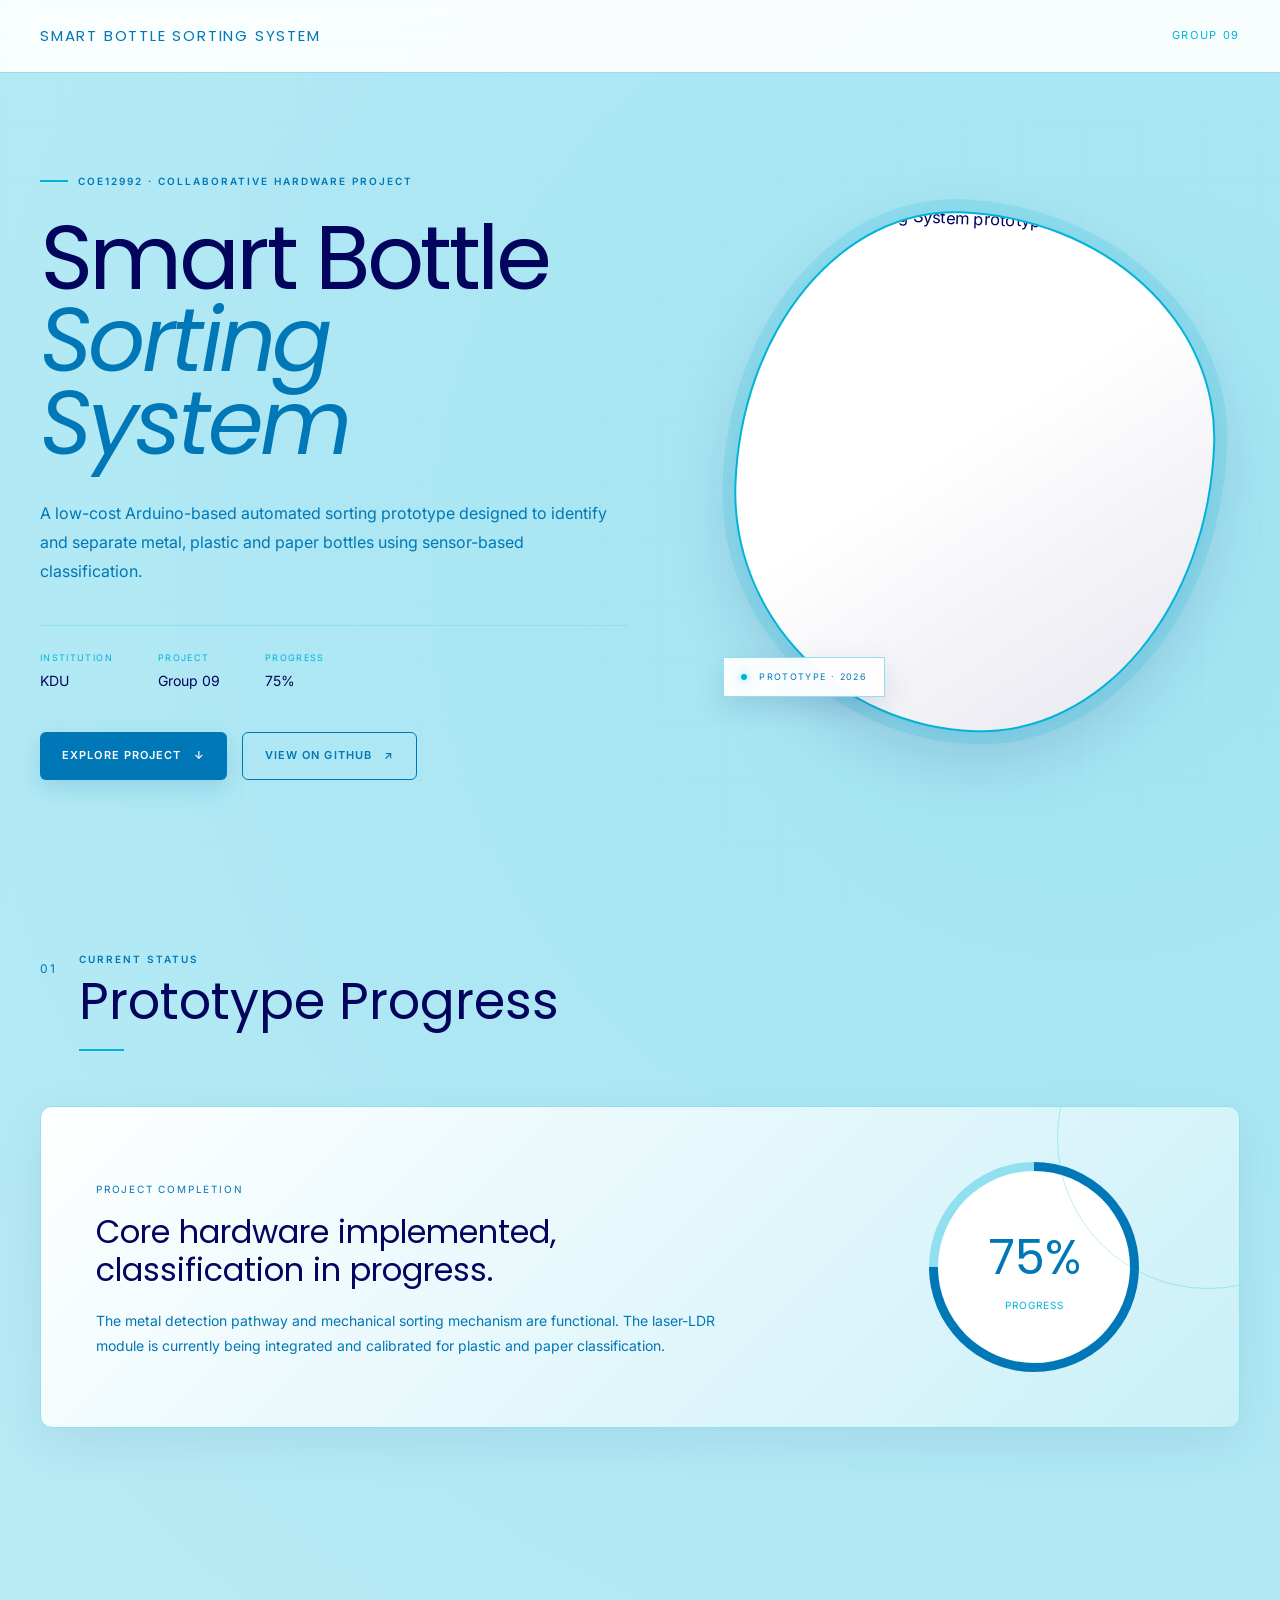
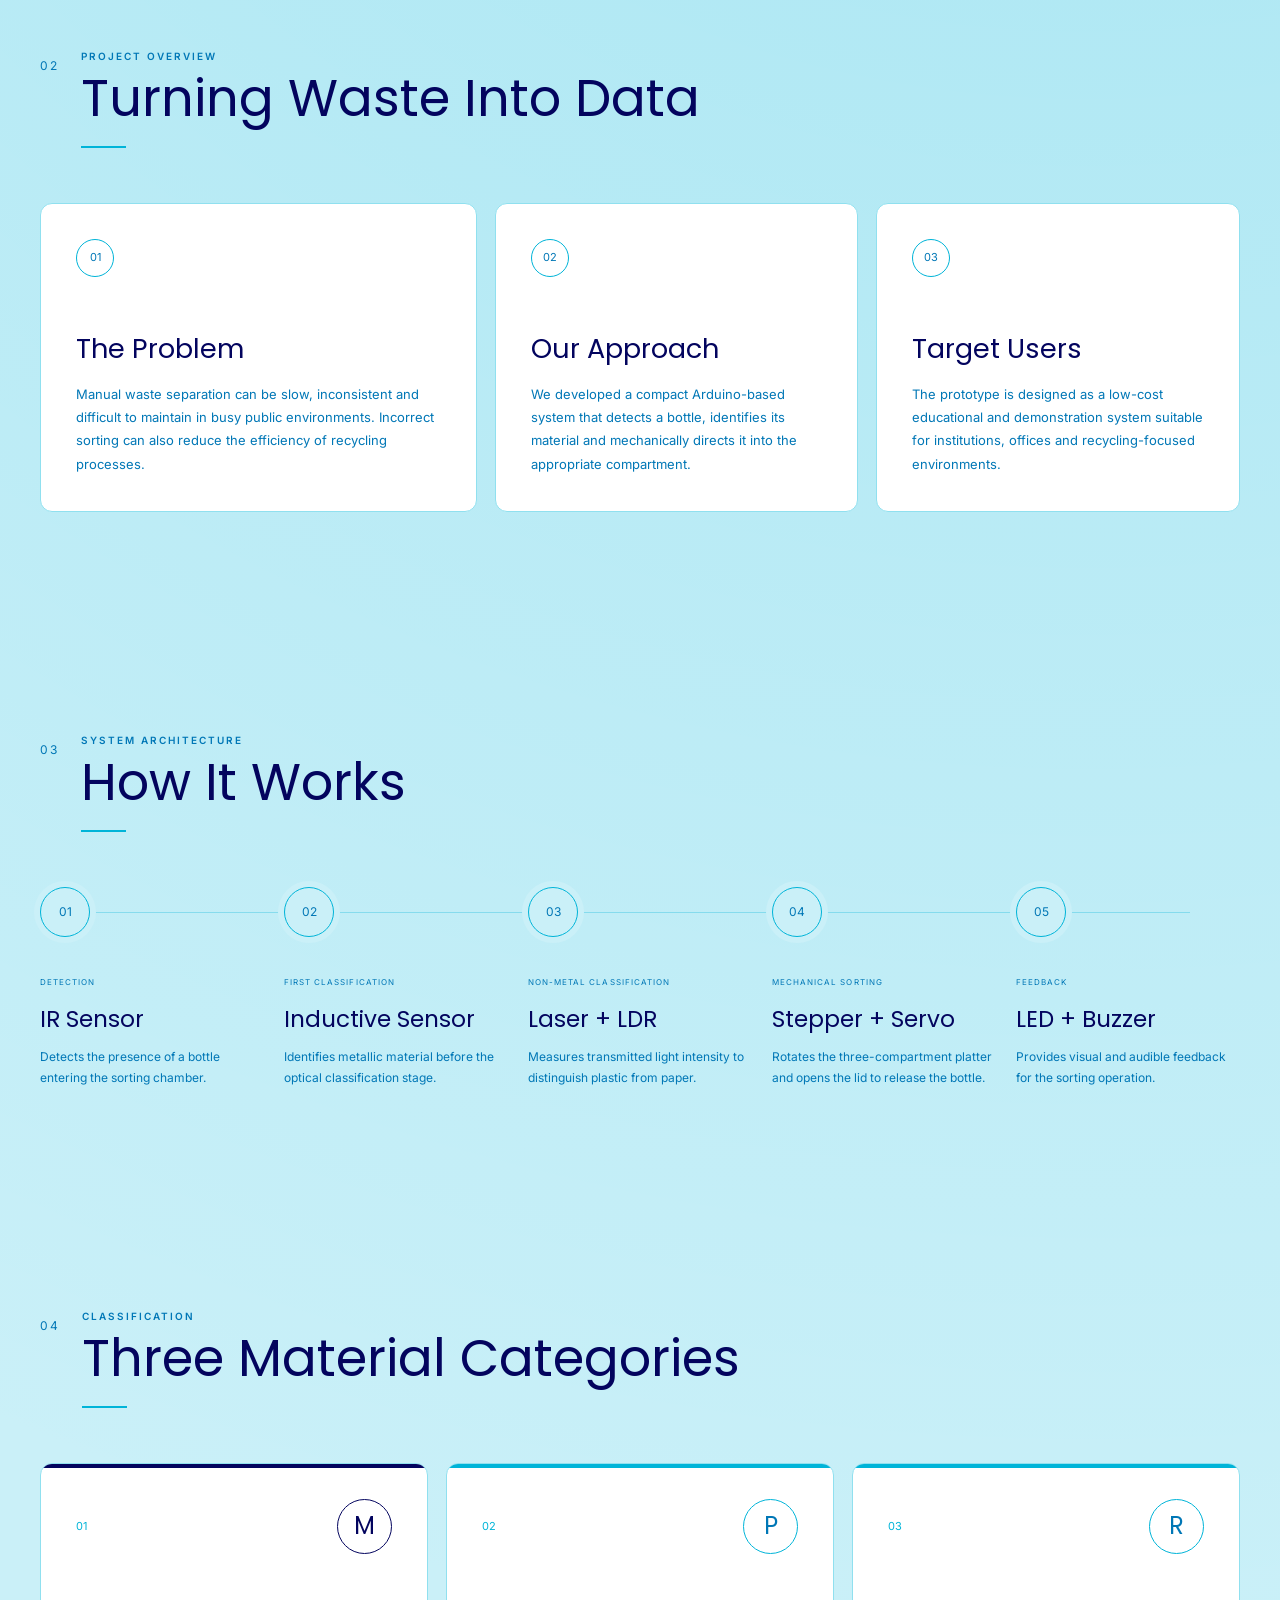
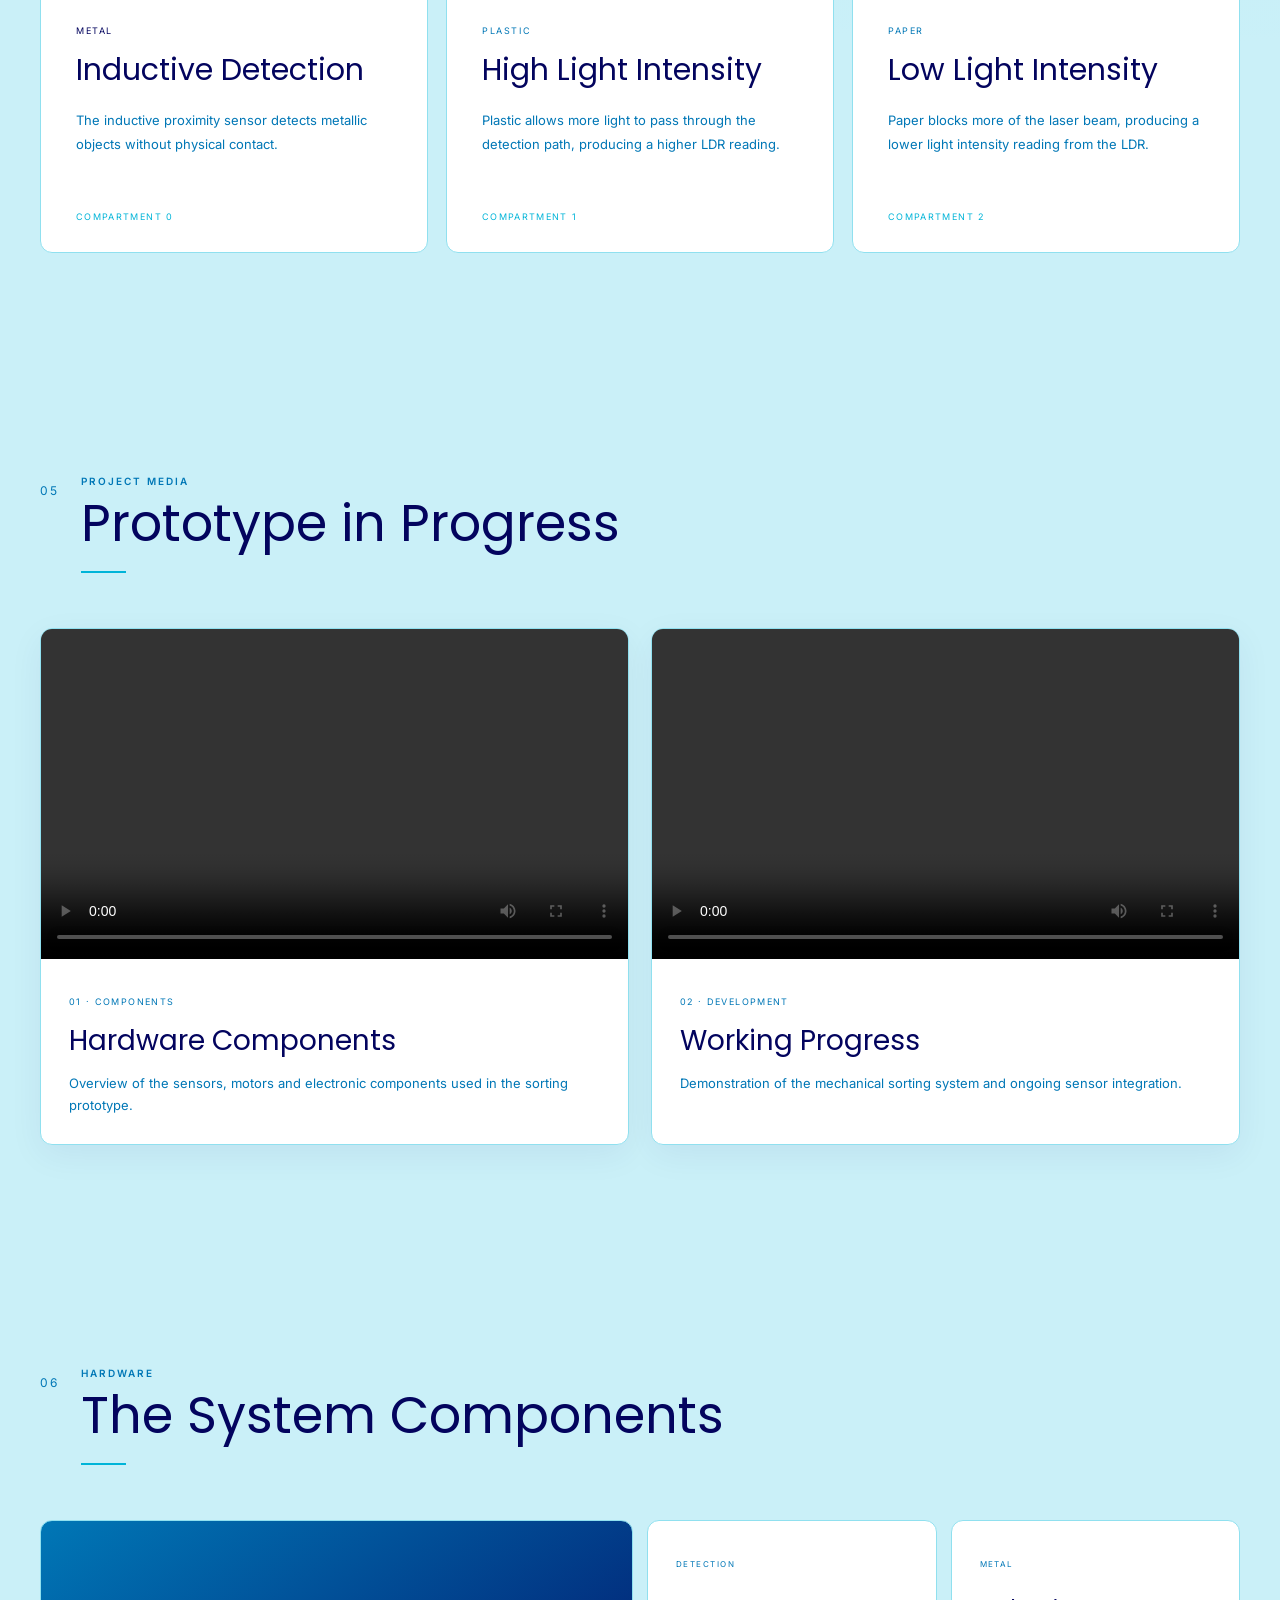
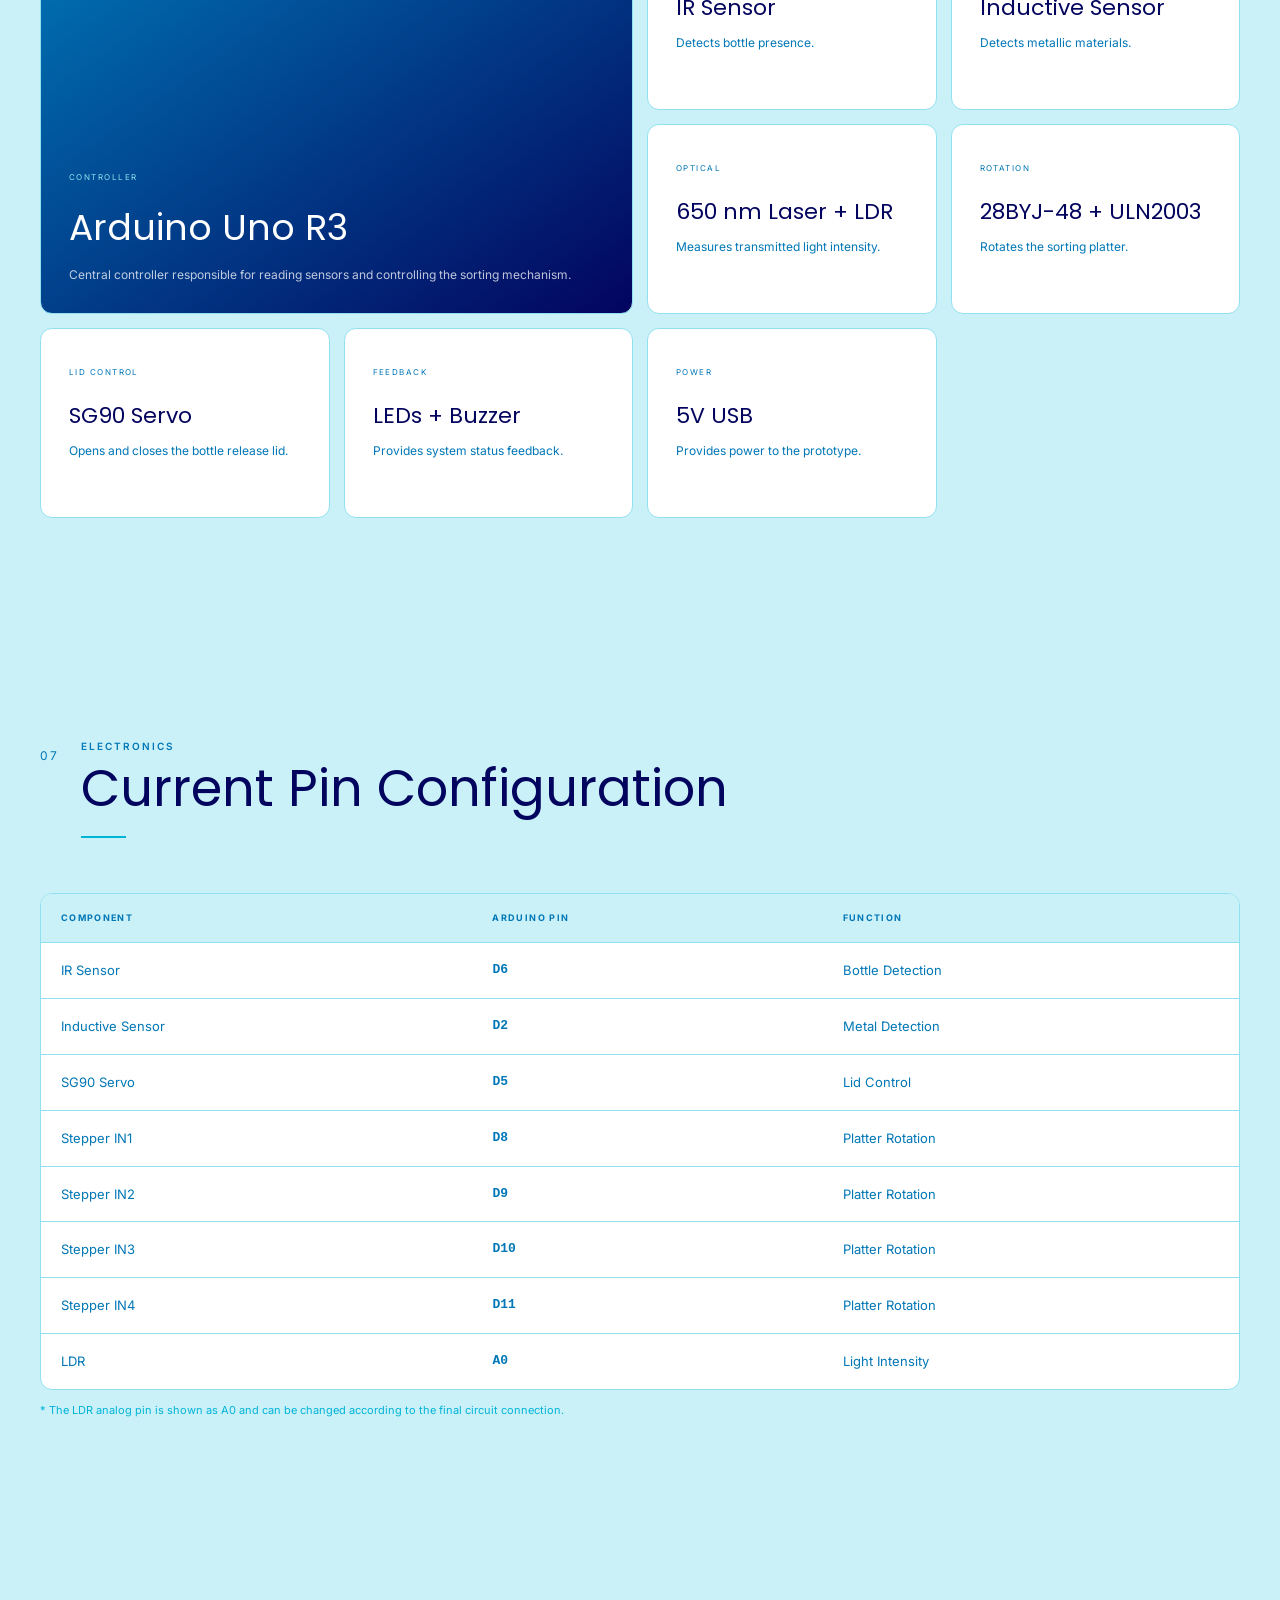
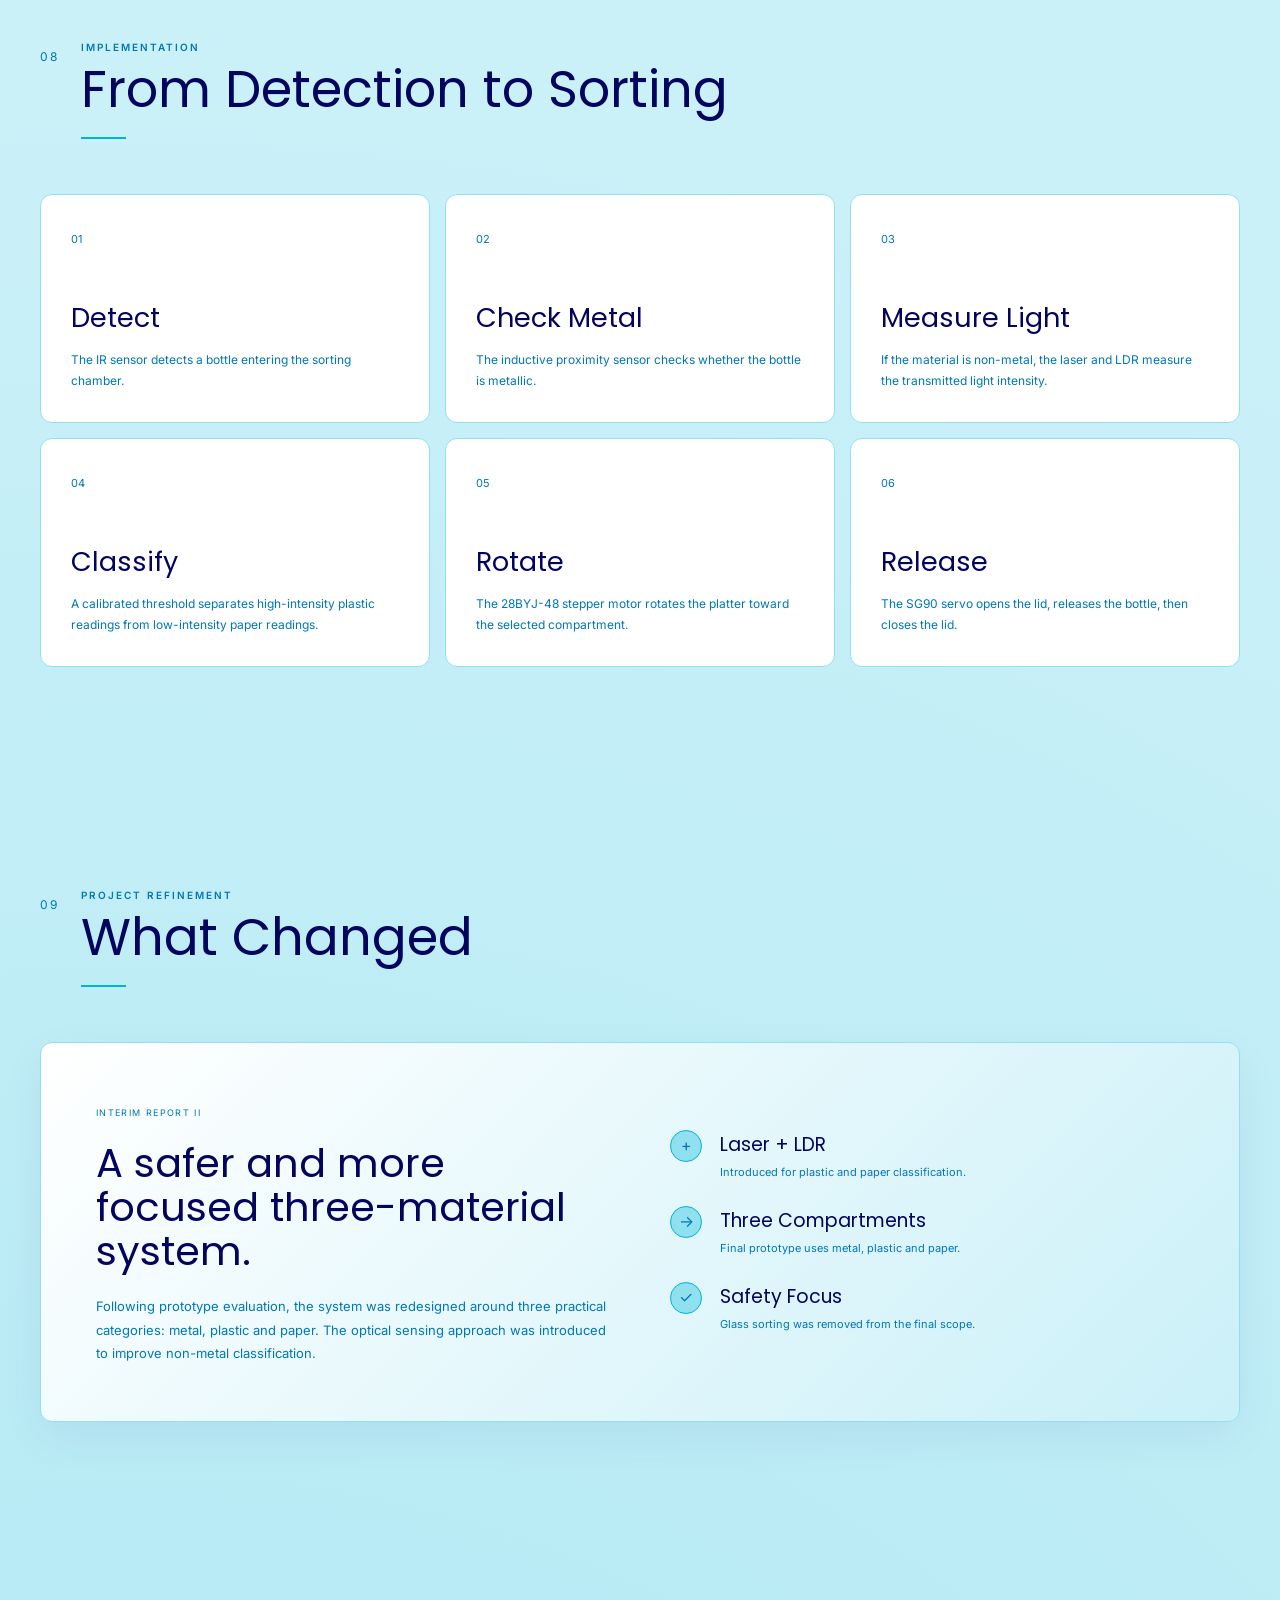
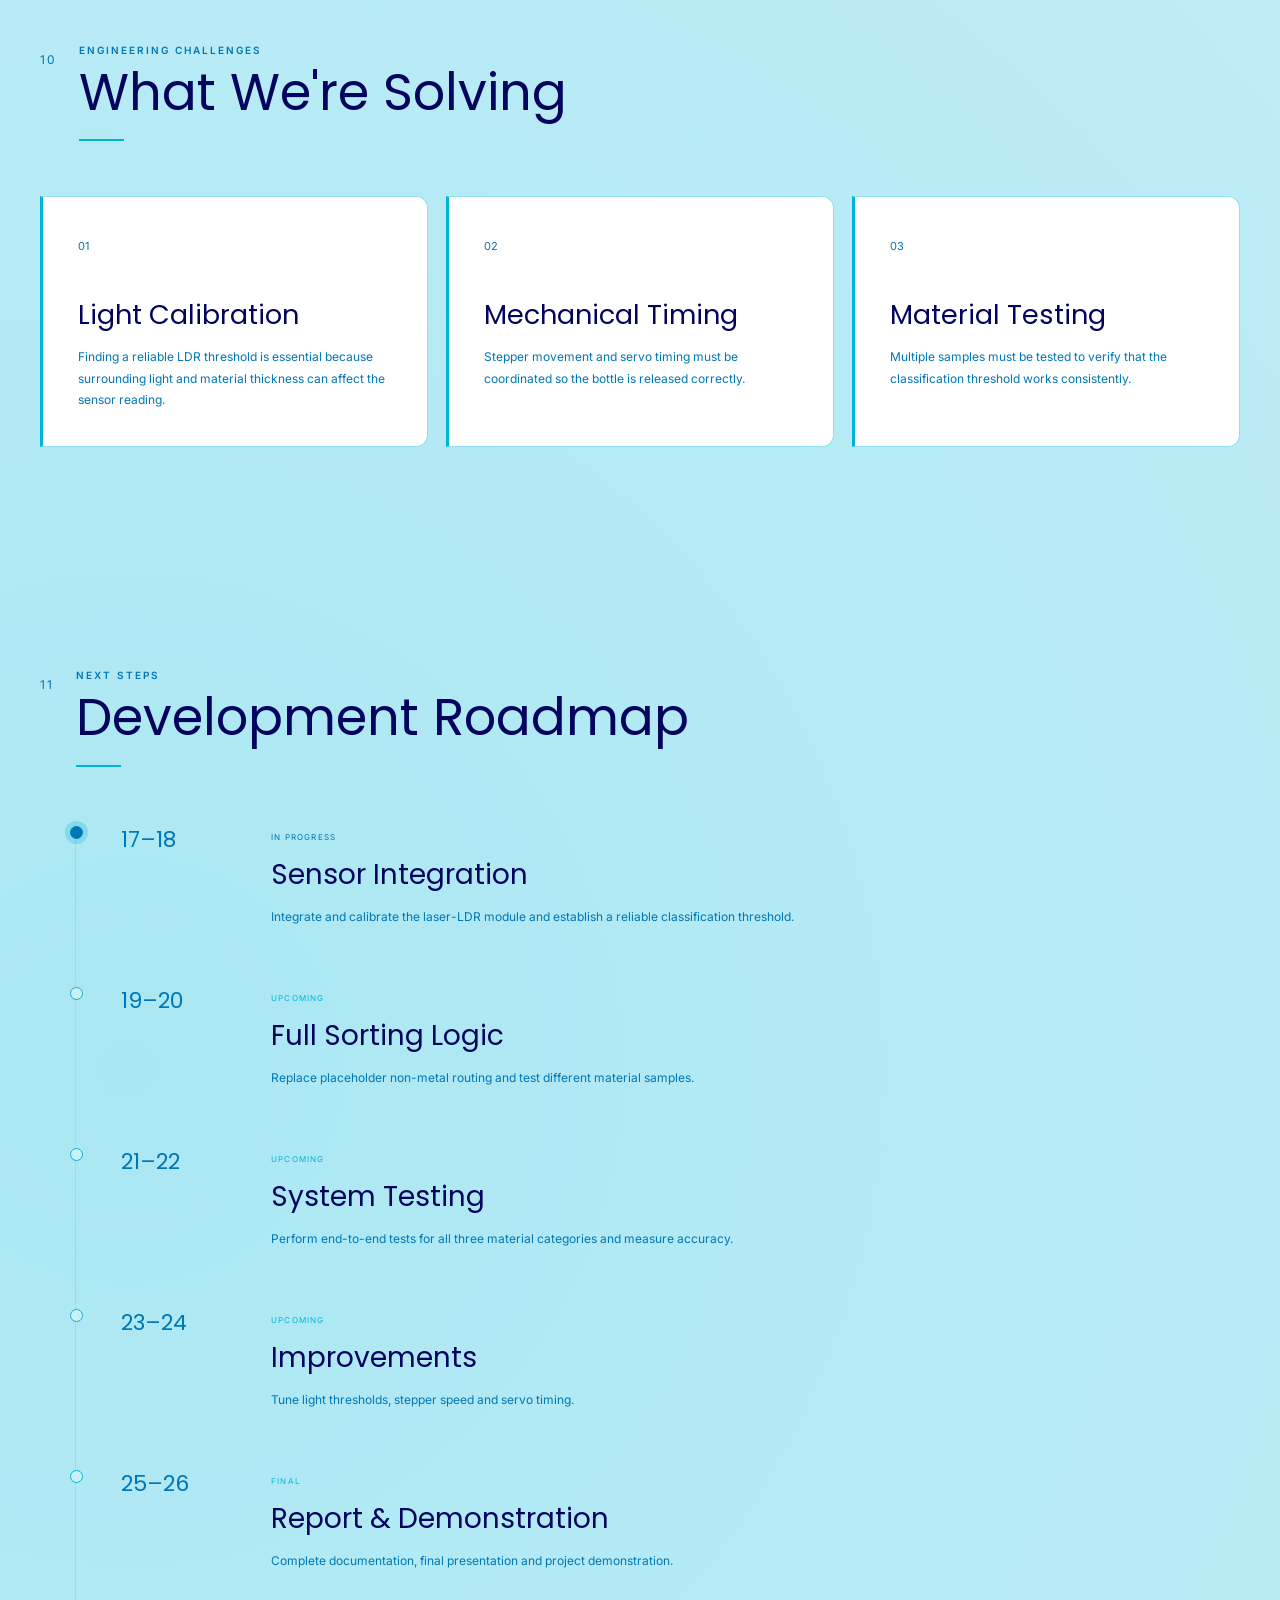
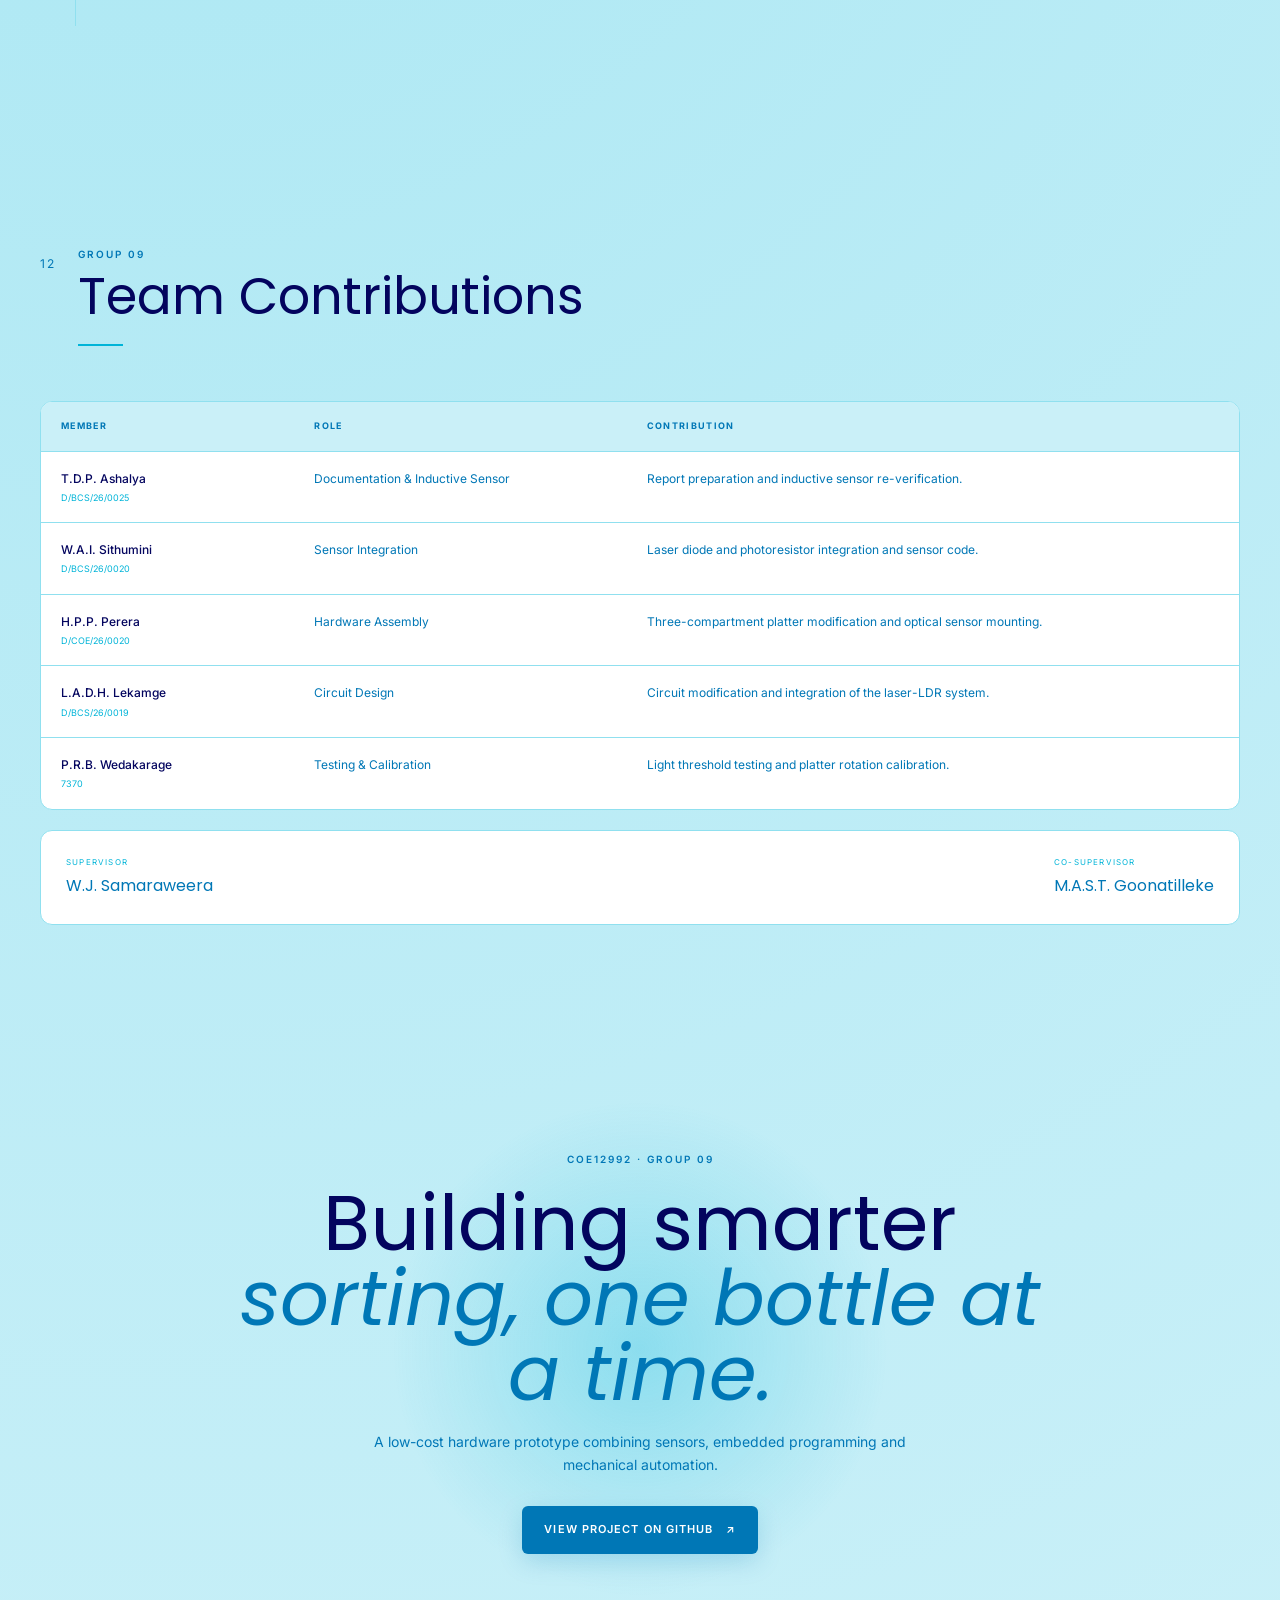
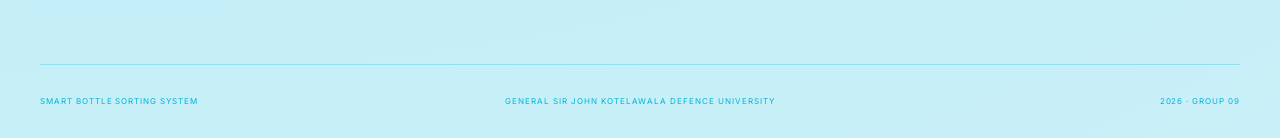
==== index.html @ fd5a6231 "Rename index.html.html to index.html" ====
<!DOCTYPE html>
<html lang="en">
<head>
    <meta charset="UTF-8">
    <meta name="viewport" content="width=device-width, initial-scale=1.0">

    <title>Smart Bottle Sorting System | Group-09</title>

    <!-- Google Fonts -->
    <link rel="preconnect" href="https://fonts.googleapis.com">
    <link rel="preconnect" href="https://fonts.gstatic.com" crossorigin>

    <link href="https://fonts.googleapis.com/css2?family=Inter:wght@400;500;600;700&family=Poppins:wght@400;500;600;700&display=swap" rel="stylesheet">

    <!-- Project CSS -->
    <link rel="stylesheet" href="bottle-sorting.css">
</head>

<body>

<!-- =========================
     NAVIGATION
========================= -->
<header class="project-header">

    <nav class="project-nav">

        <div class="nav-title">
            SMART BOTTLE SORTING SYSTEM
        </div>

        <div class="nav-status">
            GROUP 09
        </div>

    </nav>

</header>


<main>

<!-- =========================
     HERO SECTION
========================= -->
<section class="hero section">

    <div class="hero-content">

        <div class="eyebrow">
            COE12992 · COLLABORATIVE HARDWARE PROJECT
        </div>

        <h1>
            Smart Bottle
            <span>Sorting System</span>
        </h1>

        <p class="hero-description">
            A low-cost Arduino-based automated sorting prototype
            designed to identify and separate metal, plastic and
            paper bottles using sensor-based classification.
        </p>

        <div class="hero-meta">

            <div class="meta-item">
                <span class="meta-label">INSTITUTION</span>
                <span class="meta-value">KDU</span>
            </div>

            <div class="meta-item">
                <span class="meta-label">PROJECT</span>
                <span class="meta-value">Group 09</span>
            </div>

            <div class="meta-item">
                <span class="meta-label">PROGRESS</span>
                <span class="meta-value">75%</span>
            </div>

        </div>

        <div class="hero-buttons">

            <a href="#overview" class="btn btn-primary">
                Explore Project
                <span>↓</span>
            </a>

            <!-- GitHub Repository -->
            <a
                href="https://github.com/Automatic-Bottle-Sorting-Machine/automaticbottlesortingmachine.github.io"
                target="_blank"
                rel="noopener noreferrer"
                class="btn btn-outline"
            >
                View on GitHub
                <span>↗</span>
            </a>

        </div>

    </div>


    <!-- PROJECT IMAGE -->
    <div class="hero-visual">

        <div class="image-decoration"></div>

        <div class="project-image-frame">

            <img
                src="assets/smart-bottle.jpg"
                alt="Smart Bottle Sorting System prototype"
            >

            <div class="image-overlay"></div>

        </div>

        <div class="floating-label">
            <span class="dot"></span>
            PROTOTYPE · 2026
        </div>

    </div>

</section>


<!-- =========================
     PROGRESS
========================= -->
<section class="progress-section section">

    <div class="section-heading">

        <span class="section-number">01</span>

        <div>
            <p class="section-kicker">CURRENT STATUS</p>
            <h2>Prototype Progress</h2>
        </div>

    </div>


    <div class="progress-card">

        <div class="progress-info">

            <span class="progress-label">
                PROJECT COMPLETION
            </span>

            <h3>
                Core hardware implemented,
                classification in progress.
            </h3>

            <p>
                The metal detection pathway and mechanical
                sorting mechanism are functional. The laser-LDR
                module is currently being integrated and calibrated
                for plastic and paper classification.
            </p>

        </div>


        <div class="progress-circle">

            <div class="progress-circle-inner">
                <strong>75%</strong>
                <span>Progress</span>
            </div>

        </div>

    </div>

</section>


<!-- =========================
     OVERVIEW
========================= -->
<section class="section" id="overview">

    <div class="section-heading">

        <span class="section-number">02</span>

        <div>
            <p class="section-kicker">PROJECT OVERVIEW</p>
            <h2>Turning Waste Into Data</h2>
        </div>

    </div>


    <div class="overview-grid">

        <article class="info-card large-card">

            <div class="card-icon">01</div>

            <h3>The Problem</h3>

            <p>
                Manual waste separation can be slow, inconsistent
                and difficult to maintain in busy public environments.
                Incorrect sorting can also reduce the efficiency of
                recycling processes.
            </p>

        </article>


        <article class="info-card">

            <div class="card-icon">02</div>

            <h3>Our Approach</h3>

            <p>
                We developed a compact Arduino-based system that
                detects a bottle, identifies its material and
                mechanically directs it into the appropriate
                compartment.
            </p>

        </article>


        <article class="info-card">

            <div class="card-icon">03</div>

            <h3>Target Users</h3>

            <p>
                The prototype is designed as a low-cost educational
                and demonstration system suitable for institutions,
                offices and recycling-focused environments.
            </p>

        </article>

    </div>

</section>


<!-- =========================
     SYSTEM WORKFLOW
========================= -->
<section class="section workflow-section">

    <div class="section-heading">

        <span class="section-number">03</span>

        <div>
            <p class="section-kicker">SYSTEM ARCHITECTURE</p>
            <h2>How It Works</h2>
        </div>

    </div>


    <div class="workflow">

        <div class="workflow-line"></div>


        <div class="workflow-step">

            <div class="workflow-number">01</div>

            <div class="workflow-content">

                <span>DETECTION</span>

                <h3>IR Sensor</h3>

                <p>
                    Detects the presence of a bottle entering
                    the sorting chamber.
                </p>

            </div>

        </div>


        <div class="workflow-step">

            <div class="workflow-number">02</div>

            <div class="workflow-content">

                <span>FIRST CLASSIFICATION</span>

                <h3>Inductive Sensor</h3>

                <p>
                    Identifies metallic material before the
                    optical classification stage.
                </p>

            </div>

        </div>


        <div class="workflow-step">

            <div class="workflow-number">03</div>

            <div class="workflow-content">

                <span>NON-METAL CLASSIFICATION</span>

                <h3>Laser + LDR</h3>

                <p>
                    Measures transmitted light intensity to
                    distinguish plastic from paper.
                </p>

            </div>

        </div>


        <div class="workflow-step">

            <div class="workflow-number">04</div>

            <div class="workflow-content">

                <span>MECHANICAL SORTING</span>

                <h3>Stepper + Servo</h3>

                <p>
                    Rotates the three-compartment platter and
                    opens the lid to release the bottle.
                </p>

            </div>

        </div>


        <div class="workflow-step">

            <div class="workflow-number">05</div>

            <div class="workflow-content">

                <span>FEEDBACK</span>

                <h3>LED + Buzzer</h3>

                <p>
                    Provides visual and audible feedback for
                    the sorting operation.
                </p>

            </div>

        </div>

    </div>

</section>


<!-- =========================
     SORTING CATEGORIES
========================= -->
<section class="section">

    <div class="section-heading">

        <span class="section-number">04</span>

        <div>
            <p class="section-kicker">CLASSIFICATION</p>
            <h2>Three Material Categories</h2>
        </div>

    </div>


    <div class="material-grid">

        <article class="material-card metal-card">

            <div class="material-top">

                <span class="material-number">01</span>

                <div class="material-symbol">
                    M
                </div>

            </div>

            <p class="material-type">METAL</p>

            <h3>Inductive Detection</h3>

            <p>
                The inductive proximity sensor detects metallic
                objects without physical contact.
            </p>

            <div class="material-route">
                COMPARTMENT 0
            </div>

        </article>


        <article class="material-card plastic-card">

            <div class="material-top">

                <span class="material-number">02</span>

                <div class="material-symbol">
                    P
                </div>

            </div>

            <p class="material-type">PLASTIC</p>

            <h3>High Light Intensity</h3>

            <p>
                Plastic allows more light to pass through the
                detection path, producing a higher LDR reading.
            </p>

            <div class="material-route">
                COMPARTMENT 1
            </div>

        </article>


        <article class="material-card paper-card">

            <div class="material-top">

                <span class="material-number">03</span>

                <div class="material-symbol">
                    R
                </div>

            </div>

            <p class="material-type">PAPER</p>

            <h3>Low Light Intensity</h3>

            <p>
                Paper blocks more of the laser beam, producing
                a lower light intensity reading from the LDR.
            </p>

            <div class="material-route">
                COMPARTMENT 2
            </div>

        </article>

    </div>

</section>


<!-- =========================
     VIDEOS
========================= -->
<section class="section video-section">

    <div class="section-heading">

        <span class="section-number">05</span>

        <div>
            <p class="section-kicker">PROJECT MEDIA</p>
            <h2>Prototype in Progress</h2>
        </div>

    </div>


    <div class="video-grid">

        <article class="video-card">

            <div class="video-wrapper">

                <video controls preload="metadata">

                    <source
                        src="assets/bottle-components.mp4"
                        type="video/mp4"
                    >

                    Your browser does not support the video tag.

                </video>

            </div>

            <div class="video-content">

                <span>01 · COMPONENTS</span>

                <h3>Hardware Components</h3>

                <p>
                    Overview of the sensors, motors and electronic
                    components used in the sorting prototype.
                </p>

            </div>

        </article>


        <article class="video-card">

            <div class="video-wrapper">

                <video controls preload="metadata">

                    <source
                        src="assets/bottle-working-progress.mp4"
                        type="video/mp4"
                    >

                    Your browser does not support the video tag.

                </video>

            </div>

            <div class="video-content">

                <span>02 · DEVELOPMENT</span>

                <h3>Working Progress</h3>

                <p>
                    Demonstration of the mechanical sorting system
                    and ongoing sensor integration.
                </p>

            </div>

        </article>

    </div>

</section>


<!-- =========================
     HARDWARE
========================= -->
<section class="section">

    <div class="section-heading">

        <span class="section-number">06</span>

        <div>
            <p class="section-kicker">HARDWARE</p>
            <h2>The System Components</h2>
        </div>

    </div>


    <div class="hardware-grid">

        <div class="hardware-card main-controller">

            <span class="hardware-label">CONTROLLER</span>

            <h3>Arduino Uno R3</h3>

            <p>
                Central controller responsible for reading sensors
                and controlling the sorting mechanism.
            </p>

        </div>


        <div class="hardware-card">

            <span class="hardware-label">DETECTION</span>

            <h3>IR Sensor</h3>

            <p>
                Detects bottle presence.
            </p>

        </div>


        <div class="hardware-card">

            <span class="hardware-label">METAL</span>

            <h3>Inductive Sensor</h3>

            <p>
                Detects metallic materials.
            </p>

        </div>


        <div class="hardware-card">

            <span class="hardware-label">OPTICAL</span>

            <h3>650 nm Laser + LDR</h3>

            <p>
                Measures transmitted light intensity.
            </p>

        </div>


        <div class="hardware-card">

            <span class="hardware-label">ROTATION</span>

            <h3>28BYJ-48 + ULN2003</h3>

            <p>
                Rotates the sorting platter.
            </p>

        </div>


        <div class="hardware-card">

            <span class="hardware-label">LID CONTROL</span>

            <h3>SG90 Servo</h3>

            <p>
                Opens and closes the bottle release lid.
            </p>

        </div>


        <div class="hardware-card">

            <span class="hardware-label">FEEDBACK</span>

            <h3>LEDs + Buzzer</h3>

            <p>
                Provides system status feedback.
            </p>

        </div>


        <div class="hardware-card">

            <span class="hardware-label">POWER</span>

            <h3>5V USB</h3>

            <p>
                Provides power to the prototype.
            </p>

        </div>

    </div>

</section>


<!-- =========================
     PIN CONFIGURATION
========================= -->
<section class="section pin-section">

    <div class="section-heading">

        <span class="section-number">07</span>

        <div>
            <p class="section-kicker">ELECTRONICS</p>
            <h2>Current Pin Configuration</h2>
        </div>

    </div>


    <div class="pin-table-wrapper">

        <table class="pin-table">

            <thead>

                <tr>
                    <th>Component</th>
                    <th>Arduino Pin</th>
                    <th>Function</th>
                </tr>

            </thead>

            <tbody>

                <tr>
                    <td>IR Sensor</td>
                    <td>D6</td>
                    <td>Bottle Detection</td>
                </tr>

                <tr>
                    <td>Inductive Sensor</td>
                    <td>D2</td>
                    <td>Metal Detection</td>
                </tr>

                <tr>
                    <td>SG90 Servo</td>
                    <td>D5</td>
                    <td>Lid Control</td>
                </tr>

                <tr>
                    <td>Stepper IN1</td>
                    <td>D8</td>
                    <td>Platter Rotation</td>
                </tr>

                <tr>
                    <td>Stepper IN2</td>
                    <td>D9</td>
                    <td>Platter Rotation</td>
                </tr>

                <tr>
                    <td>Stepper IN3</td>
                    <td>D10</td>
                    <td>Platter Rotation</td>
                </tr>

                <tr>
                    <td>Stepper IN4</td>
                    <td>D11</td>
                    <td>Platter Rotation</td>
                </tr>

                <tr>
                    <td>LDR</td>
                    <td>A0</td>
                    <td>Light Intensity</td>
                </tr>

            </tbody>

        </table>

    </div>

    <p class="table-note">
        * The LDR analog pin is shown as A0 and can be changed
        according to the final circuit connection.
    </p>

</section>


<!-- =========================
     IMPLEMENTATION
========================= -->
<section class="section">

    <div class="section-heading">

        <span class="section-number">08</span>

        <div>
            <p class="section-kicker">IMPLEMENTATION</p>
            <h2>From Detection to Sorting</h2>
        </div>

    </div>


    <div class="implementation-grid">

        <div class="implementation-card">

            <span class="implementation-number">01</span>

            <h3>Detect</h3>

            <p>
                The IR sensor detects a bottle entering the
                sorting chamber.
            </p>

        </div>


        <div class="implementation-card">

            <span class="implementation-number">02</span>

            <h3>Check Metal</h3>

            <p>
                The inductive proximity sensor checks whether
                the bottle is metallic.
            </p>

        </div>


        <div class="implementation-card">

            <span class="implementation-number">03</span>

            <h3>Measure Light</h3>

            <p>
                If the material is non-metal, the laser and LDR
                measure the transmitted light intensity.
            </p>

        </div>


        <div class="implementation-card">

            <span class="implementation-number">04</span>

            <h3>Classify</h3>

            <p>
                A calibrated threshold separates high-intensity
                plastic readings from low-intensity paper readings.
            </p>

        </div>


        <div class="implementation-card">

            <span class="implementation-number">05</span>

            <h3>Rotate</h3>

            <p>
                The 28BYJ-48 stepper motor rotates the platter
                toward the selected compartment.
            </p>

        </div>


        <div class="implementation-card">

            <span class="implementation-number">06</span>

            <h3>Release</h3>

            <p>
                The SG90 servo opens the lid, releases the bottle,
                then closes the lid.
            </p>

        </div>

    </div>

</section>


<!-- =========================
     SCOPE REFINEMENT
========================= -->
<section class="section refinement-section">

    <div class="section-heading">

        <span class="section-number">09</span>

        <div>
            <p class="section-kicker">PROJECT REFINEMENT</p>
            <h2>What Changed</h2>
        </div>

    </div>


    <div class="refinement-card">

        <div class="refinement-main">

            <span class="refinement-tag">
                INTERIM REPORT II
            </span>

            <h3>
                A safer and more focused
                three-material system.
            </h3>

            <p>
                Following prototype evaluation, the system was
                redesigned around three practical categories:
                metal, plastic and paper. The optical sensing
                approach was introduced to improve non-metal
                classification.
            </p>

        </div>


        <div class="change-list">

            <div class="change-item">

                <span class="change-icon">+</span>

                <div>
                    <strong>Laser + LDR</strong>

                    <p>
                        Introduced for plastic and paper classification.
                    </p>
                </div>

            </div>


            <div class="change-item">

                <span class="change-icon">→</span>

                <div>
                    <strong>Three Compartments</strong>

                    <p>
                        Final prototype uses metal, plastic and paper.
                    </p>
                </div>

            </div>


            <div class="change-item">

                <span class="change-icon">✓</span>

                <div>
                    <strong>Safety Focus</strong>

                    <p>
                        Glass sorting was removed from the final scope.
                    </p>
                </div>

            </div>

        </div>

    </div>

</section>


<!-- =========================
     CHALLENGES
========================= -->
<section class="section">

    <div class="section-heading">

        <span class="section-number">10</span>

        <div>
            <p class="section-kicker">ENGINEERING CHALLENGES</p>
            <h2>What We're Solving</h2>
        </div>

    </div>


    <div class="challenge-grid">

        <article class="challenge-card">

            <span>01</span>

            <h3>Light Calibration</h3>

            <p>
                Finding a reliable LDR threshold is essential
                because surrounding light and material thickness
                can affect the sensor reading.
            </p>

        </article>


        <article class="challenge-card">

            <span>02</span>

            <h3>Mechanical Timing</h3>

            <p>
                Stepper movement and servo timing must be
                coordinated so the bottle is released correctly.
            </p>

        </article>


        <article class="challenge-card">

            <span>03</span>

            <h3>Material Testing</h3>

            <p>
                Multiple samples must be tested to verify that
                the classification threshold works consistently.
            </p>

        </article>

    </div>

</section>


<!-- =========================
     ROADMAP
========================= -->
<section class="section roadmap-section">

    <div class="section-heading">

        <span class="section-number">11</span>

        <div>
            <p class="section-kicker">NEXT STEPS</p>
            <h2>Development Roadmap</h2>
        </div>

    </div>


    <div class="roadmap">

        <div class="roadmap-item active">

            <div class="roadmap-week">
                17–18
            </div>

            <div class="roadmap-content">

                <span class="roadmap-status">
                    IN PROGRESS
                </span>

                <h3>Sensor Integration</h3>

                <p>
                    Integrate and calibrate the laser-LDR module
                    and establish a reliable classification threshold.
                </p>

            </div>

        </div>


        <div class="roadmap-item">

            <div class="roadmap-week">
                19–20
            </div>

            <div class="roadmap-content">

                <span class="roadmap-status">
                    UPCOMING
                </span>

                <h3>Full Sorting Logic</h3>

                <p>
                    Replace placeholder non-metal routing and
                    test different material samples.
                </p>

            </div>

        </div>


        <div class="roadmap-item">

            <div class="roadmap-week">
                21–22
            </div>

            <div class="roadmap-content">

                <span class="roadmap-status">
                    UPCOMING
                </span>

                <h3>System Testing</h3>

                <p>
                    Perform end-to-end tests for all three
                    material categories and measure accuracy.
                </p>

            </div>

        </div>


        <div class="roadmap-item">

            <div class="roadmap-week">
                23–24
            </div>

            <div class="roadmap-content">

                <span class="roadmap-status">
                    UPCOMING
                </span>

                <h3>Improvements</h3>

                <p>
                    Tune light thresholds, stepper speed and
                    servo timing.
                </p>

            </div>

        </div>


        <div class="roadmap-item">

            <div class="roadmap-week">
                25–26
            </div>

            <div class="roadmap-content">

                <span class="roadmap-status">
                    FINAL
                </span>

                <h3>Report & Demonstration</h3>

                <p>
                    Complete documentation, final presentation
                    and project demonstration.
                </p>

            </div>

        </div>

    </div>

</section>


<!-- =========================
     TEAM
========================= -->
<section class="section team-section">

    <div class="section-heading">

        <span class="section-number">12</span>

        <div>
            <p class="section-kicker">GROUP 09</p>
            <h2>Team Contributions</h2>
        </div>

    </div>


    <div class="team-table-wrapper">

        <table class="team-table">

            <thead>

                <tr>
                    <th>Member</th>
                    <th>Role</th>
                    <th>Contribution</th>
                </tr>

            </thead>

            <tbody>

                <tr>

                    <td>
                        <strong>T.D.P. Ashalya</strong>
                        <small>D/BCS/26/0025</small>
                    </td>

                    <td>
                        Documentation &
                        Inductive Sensor
                    </td>

                    <td>
                        Report preparation and
                        inductive sensor re-verification.
                    </td>

                </tr>


                <tr>

                    <td>
                        <strong>W.A.I. Sithumini</strong>
                        <small>D/BCS/26/0020</small>
                    </td>

                    <td>
                        Sensor Integration
                    </td>

                    <td>
                        Laser diode and photoresistor
                        integration and sensor code.
                    </td>

                </tr>


                <tr>

                    <td>
                        <strong>H.P.P. Perera</strong>
                        <small>D/COE/26/0020</small>
                    </td>

                    <td>
                        Hardware Assembly
                    </td>

                    <td>
                        Three-compartment platter modification
                        and optical sensor mounting.
                    </td>

                </tr>


                <tr>

                    <td>
                        <strong>L.A.D.H. Lekamge</strong>
                        <small>D/BCS/26/0019</small>
                    </td>

                    <td>
                        Circuit Design
                    </td>

                    <td>
                        Circuit modification and integration
                        of the laser-LDR system.
                    </td>

                </tr>


                <tr>

                    <td>
                        <strong>P.R.B. Wedakarage</strong>
                        <small>7370</small>
                    </td>

                    <td>
                        Testing & Calibration
                    </td>

                    <td>
                        Light threshold testing and
                        platter rotation calibration.
                    </td>

                </tr>

            </tbody>

        </table>

    </div>


    <div class="supervisor-box">

        <div>
            <span>SUPERVISOR</span>
            <strong>W.J. Samaraweera</strong>
        </div>

        <div>
            <span>CO-SUPERVISOR</span>
            <strong>M.A.S.T. Goonatilleke</strong>
        </div>

    </div>

</section>


<!-- =========================
     FINAL CTA
========================= -->
<section class="final-cta section">

    <div class="cta-glow"></div>

    <div class="cta-content">

        <span class="section-kicker">
            COE12992 · GROUP 09
        </span>

        <h2>
            Building smarter
            <span>sorting, one bottle at a time.</span>
        </h2>

        <p>
            A low-cost hardware prototype combining sensors,
            embedded programming and mechanical automation.
        </p>

        <!-- GitHub Project Link -->
        <a
            href="https://github.com/Automatic-Bottle-Sorting-Machine/automaticbottlesortingmachine.github.io"
            target="_blank"
            rel="noopener noreferrer"
            class="btn btn-primary"
        >
            View Project on GitHub
            <span>↗</span>
        </a>

    </div>

</section>

</main>


<!-- =========================
     FOOTER
========================= -->
<footer class="project-footer">

    <div class="footer-left">
        SMART BOTTLE SORTING SYSTEM
    </div>

    <div class="footer-center">
        GENERAL SIR JOHN KOTELAWALA DEFENCE UNIVERSITY
    </div>

    <div class="footer-right">
        2026 · GROUP 09
    </div>

</footer>


<script>

    /* Smooth scrolling */
    document.querySelectorAll('a[href^="#"]').forEach(link => {

        link.addEventListener("click", function(e) {

            const target = document.querySelector(
                this.getAttribute("href")
            );

            if (target) {

                e.preventDefault();

                target.scrollIntoView({
                    behavior: "smooth"
                });

            }

        });

    });


    /* Small reveal animation */
    const observer = new IntersectionObserver(
        (entries) => {

            entries.forEach(entry => {

                if (entry.isIntersecting) {

                    entry.target.classList.add("visible");

                }

            });

        },
        {
            threshold: 0.08
        }
    );


    document
        .querySelectorAll(
            ".info-card, .material-card, .video-card, .hardware-card, .implementation-card, .challenge-card, .roadmap-item"
        )
        .forEach(element => {

            element.classList.add("reveal");

            observer.observe(element);

        });

</script>

</body>
</html>
---- bottle-sorting.css ----
/* =========================================================
   SMART BOTTLE SORTING SYSTEM
   Portfolio Project Page
   LIGHT BLUE / AQUA TECHNOLOGY THEME
   ========================================================= */

/* =========================================================
   ROOT VARIABLES
   ========================================================= */
:root {

    /* Main Background */
    --bg-main: #CAF0F8;
    --bg-white: #FFFFFF;
    --bg-soft: #CAF0F8;
    --bg-green-soft: #90E0EF;

    /* Brand Colors */
    --forest: #0077B6;
    --forest-dark: #03045E;
    --sage: #00B4D8;
    --sage-soft: #90E0EF;

    /* Text */
    --text-main: #03045E;
    --text-secondary: #0077B6;
    --text-light: #00B4D8;

    /* Natural Accent */
    --brown: #0077B6;
    --brown-soft: #00B4D8;

    /* Metal Accent */
    --metal: #03045E;
    --metal-light: #90E0EF;

    /* Borders */
    --border-soft: #90E0EF;
    --border-green: rgba(0, 180, 216, 0.30);

    /* Status */
    --success: #0077B6;
    --warning: #00B4D8;
    --danger: #03045E;

    /* Fonts */
   --font-display:
    "Poppins",
    "Segoe UI",
    sans-serif;

--font-body:
    "Inter",
    "Segoe UI",
    sans-serif;

    /* Sizes */
    --radius-sm: 6px;
    --radius-md: 12px;
    --radius-lg: 20px;
    --max-width: 1200px;
}


/* =========================================================
   RESET
   ========================================================= */
* {
    margin: 0;
    padding: 0;
    box-sizing: border-box;
}

html {
    scroll-behavior: smooth;
}

body {
    background:
        radial-gradient(
            circle at 85% 5%,
            rgba(0, 180, 216, 0.20),
            transparent 25%
        ),
        radial-gradient(
            circle at 10% 80%,
            rgba(144, 224, 239, 0.55),
            transparent 28%
        ),
        var(--bg-main);
    color: var(--text-main);
    font-family: var(--font-body);
    line-height: 1.6;
    overflow-x: hidden;
}

img {
    max-width: 100%;
    display: block;
}

a {
    color: inherit;
    text-decoration: none;
}

button,
a {
    -webkit-tap-highlight-color: transparent;
}


/* =========================================================
   BACKGROUND ECO GRID
   ========================================================= */
body::before {
    content: "";
    position: fixed;
    inset: 0;
    pointer-events: none;
    opacity: 0.45;
    background-image:
        linear-gradient(
            rgba(3, 4, 94, 0.025) 1px,
            transparent 1px
        ),
        linear-gradient(
            90deg,
            rgba(3, 4, 94, 0.025) 1px,
            transparent 1px
        );
    background-size: 60px 60px;
    z-index: -2;
}


/* =========================================================
   HEADER
   ========================================================= */
.project-header {
    position: sticky;
    top: 0;
    z-index: 1000;
    background: rgba(255, 255, 255, 0.92);
    border-bottom: 1px solid var(--border-soft);
    backdrop-filter: blur(16px);
    -webkit-backdrop-filter: blur(16px);
}

.project-nav {
    width: min(var(--max-width), calc(100% - 60px));
    min-height: 72px;
    margin: auto;
    display: flex;
    align-items: center;
    justify-content: space-between;
    gap: 30px;
}

.back-link {
    display: inline-flex;
    align-items: center;
    gap: 10px;
    color: var(--text-secondary);
    font-size: 12px;
    letter-spacing: 0.08em;
    text-transform: uppercase;
    transition: 0.3s ease;
}

.back-link span {
    color: var(--forest);
    font-size: 18px;
    transition: transform 0.3s ease;
}

.back-link:hover {
    color: var(--forest);
}

.back-link:hover span {
    transform: translateX(-5px);
}

.nav-title {
    font-family: var(--font-display);
    color: var(--forest);
    font-size: 15px;
    letter-spacing: 0.12em;
}

.nav-status {
    color: var(--text-light);
    font-size: 11px;
    letter-spacing: 0.15em;
}


/* =========================================================
   GENERAL SECTIONS
   ========================================================= */
.section {
    width: min(var(--max-width), calc(100% - 60px));
    margin: 0 auto;
    padding: 110px 0;
}

.section-heading {
    display: flex;
    align-items: flex-start;
    gap: 22px;
    margin-bottom: 55px;
}

.section-number {
    color: var(--forest);
    font-size: 12px;
    letter-spacing: 0.15em;
    padding-top: 8px;
}

.section-kicker {
    color: var(--forest);
    font-size: 10px;
    font-weight: 600;
    letter-spacing: 0.2em;
    text-transform: uppercase;
    margin-bottom: 8px;
}

.section-heading h2 {
    font-family: var(--font-display);
    color: var(--text-main);
    font-size: clamp(32px, 4vw, 54px);
    font-weight: 400;
    line-height: 1.05;
}

.section-heading h2::after {
    content: "";
    display: block;
    width: 45px;
    height: 2px;
    background: var(--sage);
    margin-top: 20px;
}


/* =========================================================
   HERO
   ========================================================= */
.hero {
    min-height: calc(100vh - 72px);
    display: grid;
    grid-template-columns: 1.05fr 0.95fr;
    align-items: center;
    gap: 80px;
    padding-top: 80px;
}

.hero-content {
    position: relative;
    z-index: 2;
}

.eyebrow {
    display: inline-flex;
    align-items: center;
    gap: 10px;
    color: var(--forest);
    font-size: 10px;
    font-weight: 600;
    letter-spacing: 0.2em;
    margin-bottom: 28px;
}

.eyebrow::before {
    content: "";
    width: 28px;
    height: 2px;
    background: var(--sage);
}

.hero h1 {
    font-family: var(--font-display);
    color: var(--forest-dark);
    font-weight: 400;
    font-size: clamp(55px, 7vw, 100px);
    line-height: 0.92;
    letter-spacing: -0.04em;
}

.hero h1 span {
    display: block;
    color: var(--forest);
    font-style: italic;
}

.hero-description {
    max-width: 620px;
    color: var(--text-secondary);
    font-size: 16px;
    line-height: 1.8;
    margin-top: 35px;
}

.hero-meta {
    display: flex;
    flex-wrap: wrap;
    gap: 45px;
    margin-top: 40px;
    padding-top: 25px;
    border-top: 1px solid var(--border-soft);
}

.meta-item {
    display: flex;
    flex-direction: column;
    gap: 4px;
}

.meta-label {
    color: var(--text-light);
    font-size: 9px;
    letter-spacing: 0.15em;
}

.meta-value {
    color: var(--text-main);
    font-size: 14px;
}

.hero-buttons {
    display: flex;
    flex-wrap: wrap;
    gap: 15px;
    margin-top: 40px;
}


/* =========================================================
   BUTTONS
   ========================================================= */
.btn {
    min-height: 48px;
    padding: 0 22px;
    display: inline-flex;
    align-items: center;
    justify-content: center;
    gap: 12px;
    font-size: 11px;
    font-weight: 600;
    letter-spacing: 0.1em;
    text-transform: uppercase;
    border-radius: var(--radius-sm);
    transition:
        transform 0.3s ease,
        background 0.3s ease,
        border-color 0.3s ease,
        color 0.3s ease,
        box-shadow 0.3s ease;
}

.btn:hover {
    transform: translateY(-3px);
}

.btn-primary {
    background: var(--forest);
    color: #FFFFFF;
    box-shadow:
        0 8px 25px rgba(0, 119, 182, 0.18);
}

.btn-primary:hover {
    background: var(--forest-dark);
    box-shadow:
        0 12px 30px rgba(3, 4, 94, 0.25);
}

.btn-outline {
    border: 1px solid var(--forest);
    color: var(--forest);
    background: transparent;
}

.btn-outline:hover {
    background: var(--bg-green-soft);
    border-color: var(--forest);
}


/* =========================================================
   HERO IMAGE
   ========================================================= */
.hero-visual {
    position: relative;
    min-height: 550px;
    display: flex;
    align-items: center;
    justify-content: center;
}

.project-image-frame {
    width: min(480px, 90%);
    aspect-ratio: 0.92;
    position: relative;
    overflow: hidden;
    border: 2px solid var(--sage);
    border-radius:
        45% 55% 48% 52%
        /
        54% 43% 57% 46%;
    transform: rotate(2deg);
    background: var(--bg-white);
    box-shadow:
        0 0 0 12px
        rgba(0, 180, 216, 0.15),
        0 25px 70px
        rgba(3, 4, 94, 0.15);
}

.project-image-frame img {
    width: 100%;
    height: 100%;
    object-fit: cover;
    transform: scale(1.03);
}

.image-overlay {
    position: absolute;
    inset: 0;
    background:
        linear-gradient(
            145deg,
            transparent 45%,
            rgba(3, 4, 94, 0.10)
        );
    pointer-events: none;
}

.image-decoration {
    position: absolute;
    width: 430px;
    height: 430px;
    border: 1px solid
        rgba(0, 180, 216, 0.40);
    border-radius:
        53% 47% 60% 40%
        /
        40% 55% 45% 60%;
    transform: rotate(-12deg);
}

.floating-label {
    position: absolute;
    bottom: 50px;
    left: 15px;
    padding: 12px 17px;
    background: rgba(255, 255, 255, 0.95);
    border: 1px solid var(--border-soft);
    color: var(--text-secondary);
    font-size: 9px;
    letter-spacing: 0.15em;
    box-shadow:
        0 10px 30px rgba(3, 4, 94, 0.12);
}

.dot {
    display: inline-block;
    width: 6px;
    height: 6px;
    margin-right: 8px;
    background: var(--sage);
    border-radius: 50%;
    box-shadow:
        0 0 10px rgba(0, 180, 216, 0.65);
}


/* =========================================================
   PROGRESS
   ========================================================= */
.progress-section {
    padding-top: 50px;
}

.progress-card {
    min-height: 310px;
    display: grid;
    grid-template-columns: 1fr 300px;
    align-items: center;
    gap: 50px;
    padding: 55px;
    background:
        linear-gradient(
            135deg,
            #FFFFFF,
            #CAF0F8
        );
    border: 1px solid var(--border-soft);
    position: relative;
    overflow: hidden;
    border-radius: var(--radius-md);
    box-shadow:
        0 15px 50px rgba(3, 4, 94, 0.07);
}

.progress-card::after {
    content: "";
    position: absolute;
    width: 300px;
    height: 300px;
    right: -120px;
    top: -120px;
    border: 1px solid
        rgba(0, 180, 216, 0.25);
    border-radius: 50%;
}

.progress-label {
    color: var(--forest);
    font-size: 10px;
    letter-spacing: 0.18em;
}

.progress-info h3 {
    max-width: 600px;
    margin-top: 12px;
    font-family: var(--font-display);
    color: var(--forest-dark);
    font-size: 32px;
    font-weight: 400;
    line-height: 1.2;
}

.progress-info p {
    max-width: 650px;
    margin-top: 18px;
    color: var(--text-secondary);
    font-size: 14px;
    line-height: 1.8;
}

.progress-circle {
    width: 210px;
    height: 210px;
    margin: auto;
    display: grid;
    place-items: center;
    border-radius: 50%;
    background:
        conic-gradient(
            var(--forest) 75%,
            var(--bg-green-soft) 75%
        );
    position: relative;
}

.progress-circle::before {
    content: "";
    position: absolute;
    inset: 9px;
    border-radius: 50%;
    background: #FFFFFF;
}

.progress-circle-inner {
    position: relative;
    z-index: 2;
    display: flex;
    flex-direction: column;
    align-items: center;
}

.progress-circle strong {
    font-family: var(--font-display);
    font-size: 48px;
    font-weight: 400;
    color: var(--forest);
}

.progress-circle span {
    color: var(--text-light);
    font-size: 10px;
    letter-spacing: 0.1em;
    text-transform: uppercase;
}


/* =========================================================
   OVERVIEW CARDS
   ========================================================= */
.overview-grid {
    display: grid;
    grid-template-columns: 1.2fr 1fr 1fr;
    gap: 18px;
}

.info-card {
    min-height: 280px;
    padding: 35px;
    background: var(--bg-white);
    border: 1px solid var(--border-soft);
    border-radius: var(--radius-md);
    transition:
        transform 0.35s ease,
        border-color 0.35s ease,
        box-shadow 0.35s ease;
}

.info-card:hover {
    transform: translateY(-6px);
    border-color: var(--sage);
    box-shadow:
        0 15px 40px rgba(3, 4, 94, 0.10);
}

.card-icon {
    width: 38px;
    height: 38px;
    display: grid;
    place-items: center;
    margin-bottom: 50px;
    color: var(--forest);
    border: 1px solid var(--sage);
    font-size: 11px;
    border-radius: 50%;
}

.info-card h3 {
    font-family: var(--font-display);
    color: var(--forest-dark);
    font-size: 27px;
    font-weight: 400;
    margin-bottom: 13px;
}

.info-card p {
    color: var(--text-secondary);
    font-size: 13px;
    line-height: 1.8;
}


/* =========================================================
   WORKFLOW
   ========================================================= */
.workflow {
    position: relative;
    display: grid;
    grid-template-columns: repeat(5, 1fr);
    gap: 20px;
}

.workflow-line {
    position: absolute;
    top: 25px;
    left: 50px;
    right: 50px;
    height: 1px;
    background: var(--border-green);
    z-index: 0;
}

.workflow-step {
    position: relative;
    z-index: 1;
}

.workflow-number {
    width: 50px;
    height: 50px;
    display: grid;
    place-items: center;
    margin-bottom: 30px;
    background: var(--bg-main);
    border: 1px solid var(--sage);
    border-radius: 50%;
    color: var(--forest);
    font-size: 12px;
    box-shadow:
        0 0 0 6px var(--bg-main);
}

.workflow-content span {
    color: var(--forest);
    font-size: 8px;
    letter-spacing: 0.13em;
}

.workflow-content h3 {
    font-family: var(--font-display);
    color: var(--forest-dark);
    font-size: 23px;
    font-weight: 400;
    margin: 8px 0 10px;
}

.workflow-content p {
    color: var(--text-secondary);
    font-size: 12px;
    line-height: 1.7;
}


/* =========================================================
   MATERIAL CARDS
   ========================================================= */
.material-grid {
    display: grid;
    grid-template-columns: repeat(3, 1fr);
    gap: 18px;
}

.material-card {
    padding: 35px;
    min-height: 390px;
    background: var(--bg-white);
    border: 1px solid var(--border-soft);
    position: relative;
    overflow: hidden;
    border-radius: var(--radius-md);
    transition: 0.35s ease;
}

.material-card:hover {
    transform: translateY(-7px);
    border-color: var(--sage);
    box-shadow:
        0 15px 40px rgba(3, 4, 94, 0.10);
}

.material-card::before {
    content: "";
    position: absolute;
    top: 0;
    left: 0;
    width: 100%;
    height: 4px;
    background: var(--sage);
}


/* Metal */
.material-card:nth-child(1)::before {
    background: var(--metal);
}


/* Plastic */
.material-card:nth-child(2)::before {
    background: var(--sage);
}


/* Paper */
.material-card:nth-child(3)::before {
    background: var(--brown-soft);
}

.material-top {
    display: flex;
    justify-content: space-between;
    align-items: center;
}

.material-number {
    color: var(--text-light);
    font-size: 11px;
}

.material-symbol {
    width: 55px;
    height: 55px;
    display: grid;
    place-items: center;
    border: 1px solid var(--sage);
    color: var(--forest);
    font-family: var(--font-display);
    font-size: 24px;
    border-radius: 50%;
}


/* Metal */
.material-card:nth-child(1) .material-symbol {
    color: var(--metal);
    border-color: var(--metal);
}


/* Plastic */
.material-card:nth-child(2) .material-symbol {
    color: var(--forest);
    border-color: var(--sage);
}


/* Paper */
.material-card:nth-child(3) .material-symbol {
    color: var(--brown);
    border-color: var(--brown-soft);
}

.material-type {
    margin-top: 70px;
    color: var(--forest);
    font-size: 9px;
    letter-spacing: 0.18em;
}

.material-card:nth-child(1) .material-type {
    color: var(--metal);
}

.material-card:nth-child(3) .material-type {
    color: var(--brown);
}

.material-card h3 {
    font-family: var(--font-display);
    color: var(--forest-dark);
    font-size: 30px;
    font-weight: 400;
    margin-top: 8px;
}

.material-card > p:not(.material-type) {
    margin-top: 15px;
    color: var(--text-secondary);
    font-size: 13px;
    line-height: 1.8;
}

.material-route {
    position: absolute;
    bottom: 28px;
    left: 35px;
    color: var(--text-light);
    font-size: 9px;
    letter-spacing: 0.15em;
}


/* =========================================================
   VIDEO SECTION
   ========================================================= */
.video-grid {
    display: grid;
    grid-template-columns: repeat(2, 1fr);
    gap: 22px;
}

.video-card {
    min-width: 0;
    background: var(--bg-white);
    border: 1px solid var(--border-soft);
    overflow: hidden;
    border-radius: var(--radius-md);
    box-shadow:
        0 10px 35px rgba(3, 4, 94, 0.06);
}

.video-wrapper {
    width: 100%;
    aspect-ratio: 16 / 9;
    background: #90E0EF;
    overflow: hidden;
}

.video-wrapper video {
    width: 100%;
    height: 100%;
    display: block;
    object-fit: cover;
}

.video-content {
    padding: 28px;
}

.video-content > span {
    color: var(--forest);
    font-size: 9px;
    letter-spacing: 0.15em;
}

.video-content h3 {
    font-family: var(--font-display);
    color: var(--forest-dark);
    font-size: 28px;
    font-weight: 400;
    margin-top: 7px;
}

.video-content p {
    color: var(--text-secondary);
    font-size: 13px;
    line-height: 1.7;
    margin-top: 8px;
}


/* =========================================================
   HARDWARE
   ========================================================= */
.hardware-grid {
    display: grid;
    grid-template-columns: repeat(4, 1fr);
    gap: 14px;
}

.hardware-card {
    min-height: 190px;
    padding: 28px;
    background: var(--bg-white);
    border: 1px solid var(--border-soft);
    border-radius: var(--radius-md);
    transition: 0.3s ease;
}

.hardware-card:hover {
    border-color: var(--sage);
    transform: translateY(-4px);
    box-shadow:
        0 12px 30px rgba(3, 4, 94, 0.08);
}

.main-controller {
    grid-column: span 2;
    grid-row: span 2;
    display: flex;
    flex-direction: column;
    justify-content: flex-end;
    background:
        linear-gradient(
            145deg,
            var(--forest),
            var(--forest-dark)
        );
    color: #FFFFFF;
}

.hardware-label {
    color: var(--forest);
    font-size: 8px;
    letter-spacing: 0.18em;
}

.main-controller .hardware-label {
    color: var(--sage-soft);
}

.hardware-card h3 {
    font-family: var(--font-display);
    color: var(--forest-dark);
    font-size: 22px;
    font-weight: 400;
    margin-top: 15px;
}

.main-controller h3 {
    color: #FFFFFF;
    font-size: 36px;
}

.hardware-card p {
    color: var(--text-secondary);
    font-size: 12px;
    margin-top: 8px;
    line-height: 1.7;
}

.main-controller p {
    color: rgba(255, 255, 255, 0.75);
}


/* =========================================================
   PIN TABLE
   ========================================================= */
.pin-table-wrapper,
.team-table-wrapper {
    width: 100%;
    overflow-x: auto;
    border: 1px solid var(--border-soft);
    border-radius: var(--radius-md);
    background: var(--bg-white);
}

.pin-table,
.team-table {
    width: 100%;
    border-collapse: collapse;
    min-width: 650px;
}

.pin-table th,
.pin-table td,
.team-table th,
.team-table td {
    padding: 17px 20px;
    text-align: left;
    border-bottom: 1px solid var(--border-soft);
}

.pin-table th,
.team-table th {
    color: var(--forest);
    background: var(--bg-soft);
    font-size: 9px;
    letter-spacing: 0.15em;
    text-transform: uppercase;
}

.pin-table td {
    color: var(--text-secondary);
    font-size: 13px;
}

.pin-table tr:last-child td,
.team-table tr:last-child td {
    border-bottom: none;
}

.pin-table td:nth-child(2) {
    color: var(--forest);
    font-family: monospace;
    font-weight: 600;
}

.table-note {
    margin-top: 12px;
    color: var(--text-light);
    font-size: 11px;
}


/* =========================================================
   IMPLEMENTATION
   ========================================================= */
.implementation-grid {
    display: grid;
    grid-template-columns: repeat(3, 1fr);
    gap: 15px;
}

.implementation-card {
    min-height: 220px;
    padding: 30px;
    background: var(--bg-white);
    border: 1px solid var(--border-soft);
    border-radius: var(--radius-md);
    position: relative;
}

.implementation-number {
    color: var(--forest);
    font-size: 11px;
}

.implementation-card h3 {
    font-family: var(--font-display);
    color: var(--forest-dark);
    font-size: 27px;
    font-weight: 400;
    margin-top: 45px;
}

.implementation-card p {
    color: var(--text-secondary);
    font-size: 12px;
    line-height: 1.8;
    margin-top: 10px;
}


/* =========================================================
   REFINEMENT
   ========================================================= */
.refinement-card {
    display: grid;
    grid-template-columns: 1fr 1fr;
    gap: 60px;
    padding: 55px;
    background:
        linear-gradient(
            135deg,
            #FFFFFF,
            #CAF0F8
        );
    border: 1px solid var(--border-soft);
    border-radius: var(--radius-md);
    box-shadow:
        0 15px 45px rgba(3, 4, 94, 0.06);
}

.refinement-tag {
    color: var(--forest);
    font-size: 9px;
    letter-spacing: 0.15em;
}

.refinement-main h3 {
    max-width: 500px;
    font-family: var(--font-display);
    color: var(--forest-dark);
    font-size: 40px;
    font-weight: 400;
    line-height: 1.1;
    margin-top: 18px;
}

.refinement-main p {
    max-width: 550px;
    color: var(--text-secondary);
    font-size: 13px;
    line-height: 1.8;
    margin-top: 22px;
}

.change-list {
    display: flex;
    flex-direction: column;
    gap: 25px;
    justify-content: center;
}

.change-item {
    display: flex;
    gap: 18px;
    align-items: flex-start;
}

.change-icon {
    flex: 0 0 32px;
    width: 32px;
    height: 32px;
    display: grid;
    place-items: center;
    border: 1px solid var(--sage);
    color: var(--forest);
    background: var(--bg-green-soft);
    border-radius: 50%;
}

.change-item strong {
    font-family: var(--font-display);
    color: var(--forest-dark);
    font-size: 19px;
    font-weight: 400;
}

.change-item p {
    color: var(--text-secondary);
    font-size: 11px;
    margin-top: 3px;
}


/* =========================================================
   CHALLENGES
   ========================================================= */
.challenge-grid {
    display: grid;
    grid-template-columns: repeat(3, 1fr);
    gap: 18px;
}

.challenge-card {
    padding: 35px;
    border-left: 3px solid var(--sage);
    background: var(--bg-white);
    border-top: 1px solid var(--border-soft);
    border-right: 1px solid var(--border-soft);
    border-bottom: 1px solid var(--border-soft);
    border-radius: 0 var(--radius-md) var(--radius-md) 0;
}

.challenge-card > span {
    color: var(--forest);
    font-size: 11px;
}

.challenge-card h3 {
    font-family: var(--font-display);
    color: var(--forest-dark);
    font-size: 27px;
    font-weight: 400;
    margin-top: 35px;
}

.challenge-card p {
    color: var(--text-secondary);
    font-size: 12px;
    line-height: 1.8;
    margin-top: 10px;
}


/* =========================================================
   ROADMAP
   ========================================================= */
.roadmap {
    position: relative;
    border-left: 1px solid var(--border-soft);
    margin-left: 35px;
}

.roadmap-item {
    display: grid;
    grid-template-columns: 120px 1fr;
    gap: 30px;
    padding: 0 0 55px 45px;
    position: relative;
}

.roadmap-item::before {
    content: "";
    position: absolute;
    width: 11px;
    height: 11px;
    left: -6px;
    top: 4px;
    background: var(--bg-main);
    border: 1px solid var(--sage);
    border-radius: 50%;
}

.roadmap-item.active::before {
    background: var(--forest);
    border-color: var(--forest);
    box-shadow:
        0 0 0 5px rgba(0, 180, 216, 0.25);
}

.roadmap-week {
    color: var(--forest);
    font-family: var(--font-display);
    font-size: 22px;
}

.roadmap-status {
    color: var(--text-light);
    font-size: 8px;
    letter-spacing: 0.15em;
}

.roadmap-item.active .roadmap-status {
    color: var(--forest);
}

.roadmap-content h3 {
    font-family: var(--font-display);
    color: var(--forest-dark);
    font-size: 28px;
    font-weight: 400;
    margin-top: 6px;
}

.roadmap-content p {
    max-width: 650px;
    color: var(--text-secondary);
    font-size: 12px;
    line-height: 1.8;
    margin-top: 8px;
}


/* =========================================================
   TEAM
   ========================================================= */
.team-table td {
    color: var(--text-secondary);
    font-size: 12px;
    vertical-align: top;
}

.team-table td:first-child {
    min-width: 180px;
}

.team-table strong {
    display: block;
    color: var(--text-main);
    font-weight: 500;
}

.team-table small {
    display: block;
    margin-top: 3px;
    color: var(--text-light);
    font-size: 9px;
}

.supervisor-box {
    display: flex;
    justify-content: space-between;
    gap: 30px;
    margin-top: 20px;
    padding: 25px;
    border: 1px solid var(--border-soft);
    background: var(--bg-white);
    border-radius: var(--radius-md);
}

.supervisor-box div {
    display: flex;
    flex-direction: column;
    gap: 5px;
}

.supervisor-box span {
    color: var(--text-light);
    font-size: 8px;
    letter-spacing: 0.15em;
}

.supervisor-box strong {
    color: var(--forest);
    font-family: var(--font-display);
    font-weight: 400;
}


/* =========================================================
   FINAL CTA
   ========================================================= */
.final-cta {
    position: relative;
    min-height: 500px;
    display: grid;
    place-items: center;
    text-align: center;
    overflow: hidden;
}

.cta-glow {
    position: absolute;
    width: 500px;
    height: 500px;
    border-radius: 50%;
    background:
        radial-gradient(
            circle,
            rgba(0, 180, 216, 0.28),
            transparent 70%
        );
}

.cta-content {
    position: relative;
    z-index: 2;
}

.cta-content h2 {
    max-width: 850px;
    margin: 15px auto 20px;
    font-family: var(--font-display);
    color: var(--forest-dark);
    font-size: clamp(40px, 6vw, 80px);
    font-weight: 400;
    line-height: 0.98;
}

.cta-content h2 span {
    display: block;
    color: var(--forest);
    font-style: italic;
}

.cta-content p {
    max-width: 550px;
    margin: auto auto 30px;
    color: var(--text-secondary);
    font-size: 14px;
}


/* =========================================================
   FOOTER
   ========================================================= */
.project-footer {
    width: min(var(--max-width), calc(100% - 60px));
    margin: auto;
    padding: 30px 0;
    display: grid;
    grid-template-columns: 1fr 1fr 1fr;
    gap: 20px;
    border-top: 1px solid var(--border-soft);
    color: var(--text-light);
    font-size: 8px;
    letter-spacing: 0.12em;
}

.footer-center {
    text-align: center;
}

.footer-right {
    text-align: right;
}


/* =========================================================
   REVEAL ANIMATION
   ========================================================= */
.reveal {
    opacity: 0;
    transform: translateY(25px);
    transition:
        opacity 0.7s ease,
        transform 0.7s ease;
}

.reveal.visible {
    opacity: 1;
    transform: translateY(0);
}


/* =========================================================
   HOVER EFFECTS
   ========================================================= */
.info-card:hover,
.material-card:hover,
.hardware-card:hover,
.implementation-card:hover {
    box-shadow:
        0 15px 40px rgba(3, 4, 94, 0.10);
}


/* =========================================================
   RESPONSIVE — TABLET
   ========================================================= */
@media (max-width: 1000px) {

    .hero {
        grid-template-columns: 1fr;
        gap: 50px;
        padding-top: 70px;
    }

    .hero-visual {
        min-height: 500px;
    }

    .overview-grid {
        grid-template-columns: 1fr 1fr;
    }

    .large-card {
        grid-column: span 2;
    }

    .workflow {
        grid-template-columns: 1fr 1fr;
        gap: 40px;
    }

    .workflow-line {
        display: none;
    }

    .material-grid {
        grid-template-columns: 1fr;
    }

    .hardware-grid {
        grid-template-columns: repeat(2, 1fr);
    }

    .main-controller {
        grid-column: span 2;
        grid-row: auto;
    }

    .implementation-grid {
        grid-template-columns: 1fr 1fr;
    }

    .refinement-card {
        grid-template-columns: 1fr;
        gap: 40px;
    }
}


/* =========================================================
   RESPONSIVE — MOBILE
   ========================================================= */
@media (max-width: 650px) {

    .project-nav {
        width: calc(100% - 30px);
        min-height: 65px;
    }

    .nav-title {
        display: none;
    }

    .nav-status {
        font-size: 9px;
    }

    .section {
        width: calc(100% - 30px);
        padding: 75px 0;
    }

    .hero {
        min-height: auto;
        padding-top: 60px;
    }

    .hero h1 {
        font-size: 52px;
    }

    .hero-description {
        font-size: 14px;
    }

    .hero-meta {
        gap: 22px;
    }

    .hero-visual {
        min-height: 400px;
    }

    .project-image-frame {
        width: 85%;
    }

    .image-decoration {
        width: 80%;
        height: 80%;
    }

    .floating-label {
        bottom: 25px;
        left: 0;
    }

    .section-heading {
        gap: 13px;
        margin-bottom: 35px;
    }

    .section-heading h2 {
        font-size: 36px;
    }

    .progress-card {
        grid-template-columns: 1fr;
        padding: 30px;
    }

    .progress-circle {
        width: 170px;
        height: 170px;
    }

    .overview-grid {
        grid-template-columns: 1fr;
    }

    .large-card {
        grid-column: auto;
    }

    .workflow {
        grid-template-columns: 1fr;
    }

    .hardware-grid {
        grid-template-columns: 1fr;
    }

    .main-controller {
        grid-column: auto;
    }

    .implementation-grid {
        grid-template-columns: 1fr;
    }

    .video-grid {
        grid-template-columns: 1fr;
    }

    .refinement-card {
        padding: 30px;
    }

    .refinement-main h3 {
        font-size: 32px;
    }

    .challenge-grid {
        grid-template-columns: 1fr;
    }

    .roadmap {
        margin-left: 10px;
    }

    .roadmap-item {
        grid-template-columns: 1fr;
        gap: 8px;
        padding-left: 30px;
    }

    .supervisor-box {
        flex-direction: column;
    }

    .project-footer {
        width: calc(100% - 30px);
        grid-template-columns: 1fr;
        text-align: center;
    }

    .footer-center,
    .footer-right {
        text-align: center;
    }
}


/* =========================================================
   REDUCED MOTION
   ========================================================= */
@media (prefers-reduced-motion: reduce) {

    html {
        scroll-behavior: auto;
    }

    *,
    *::before,
    *::after {
        animation-duration: 0.01ms !important;
        animation-iteration-count: 1 !important;
        transition-duration: 0.01ms !important;
    }
}

.github-btn {
    display: inline-block;
    padding: 12px 24px;
    background: #111;
    color: white;
    text-decoration: none;
    border-radius: 8px;
    font-weight: 600;
    transition: 0.3s;
}

.github-btn:hover {
    transform: translateY(-3px);
    opacity: 0.85;
}
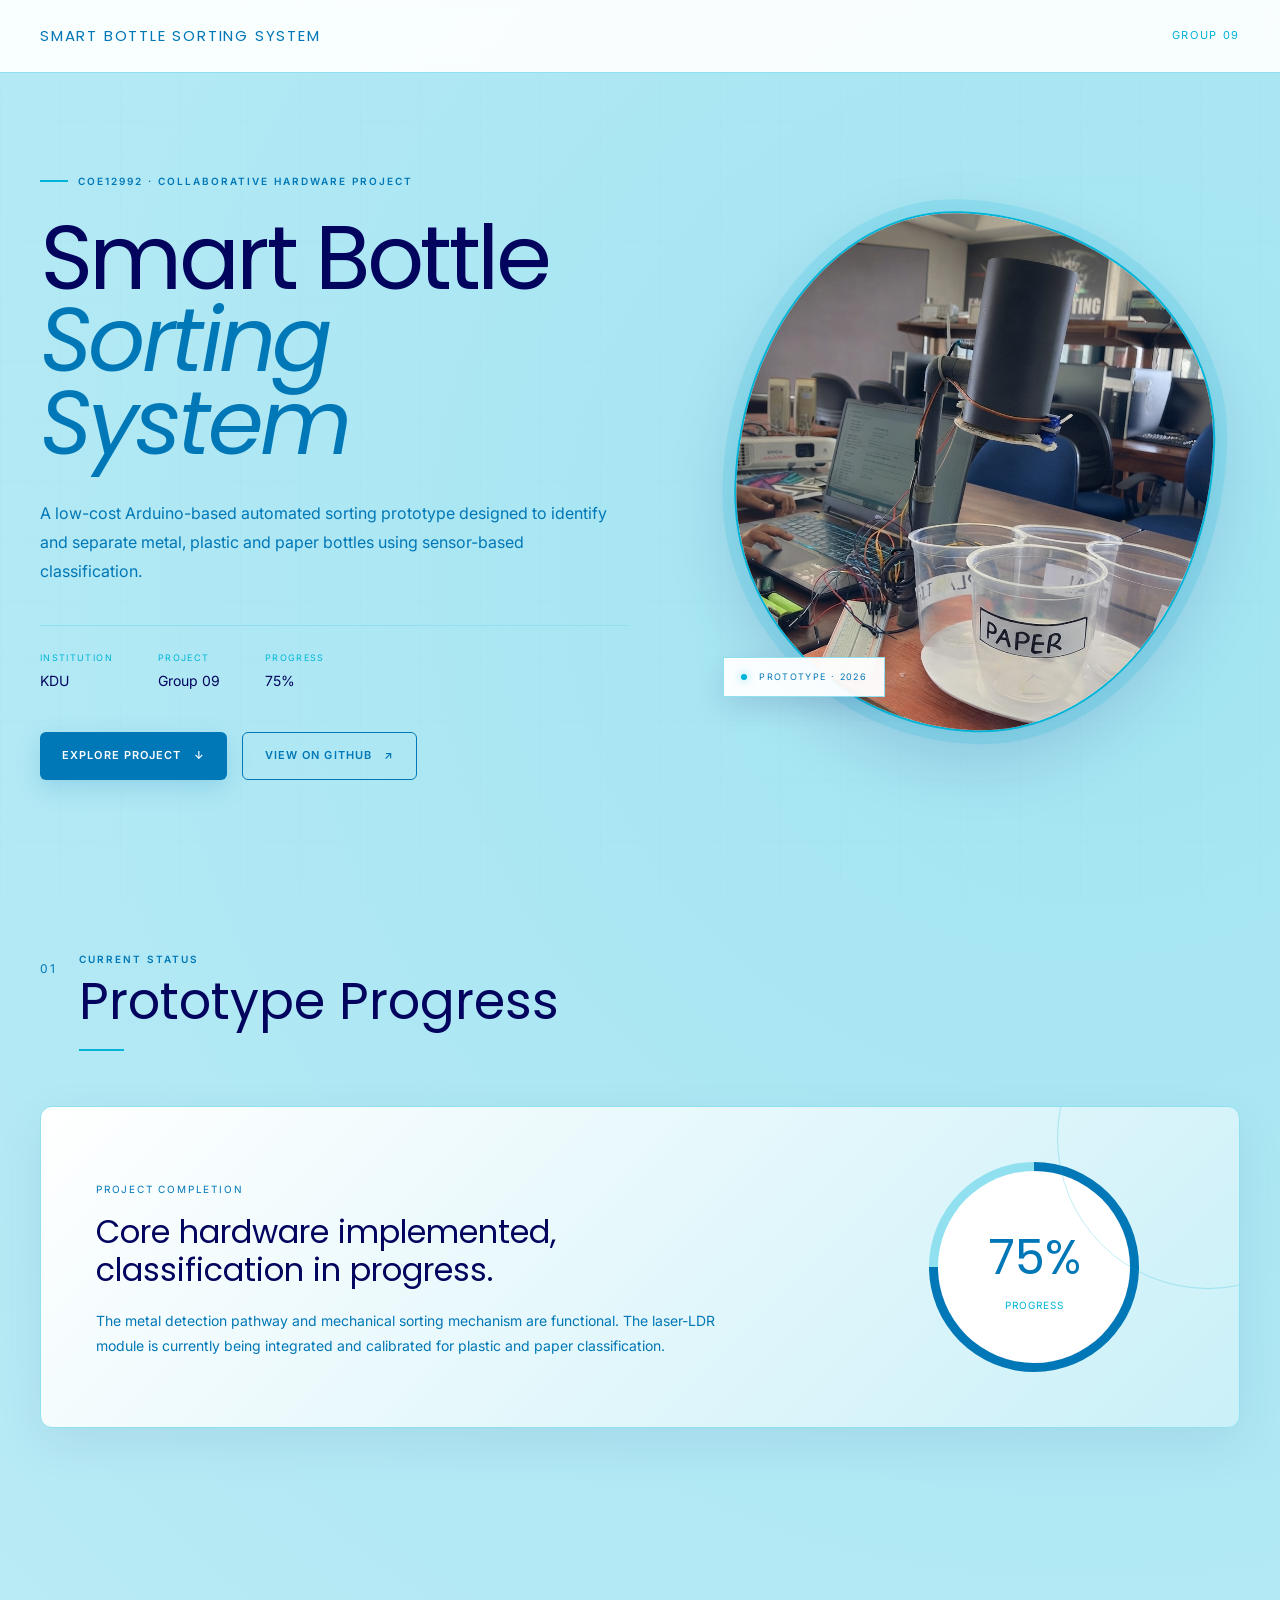
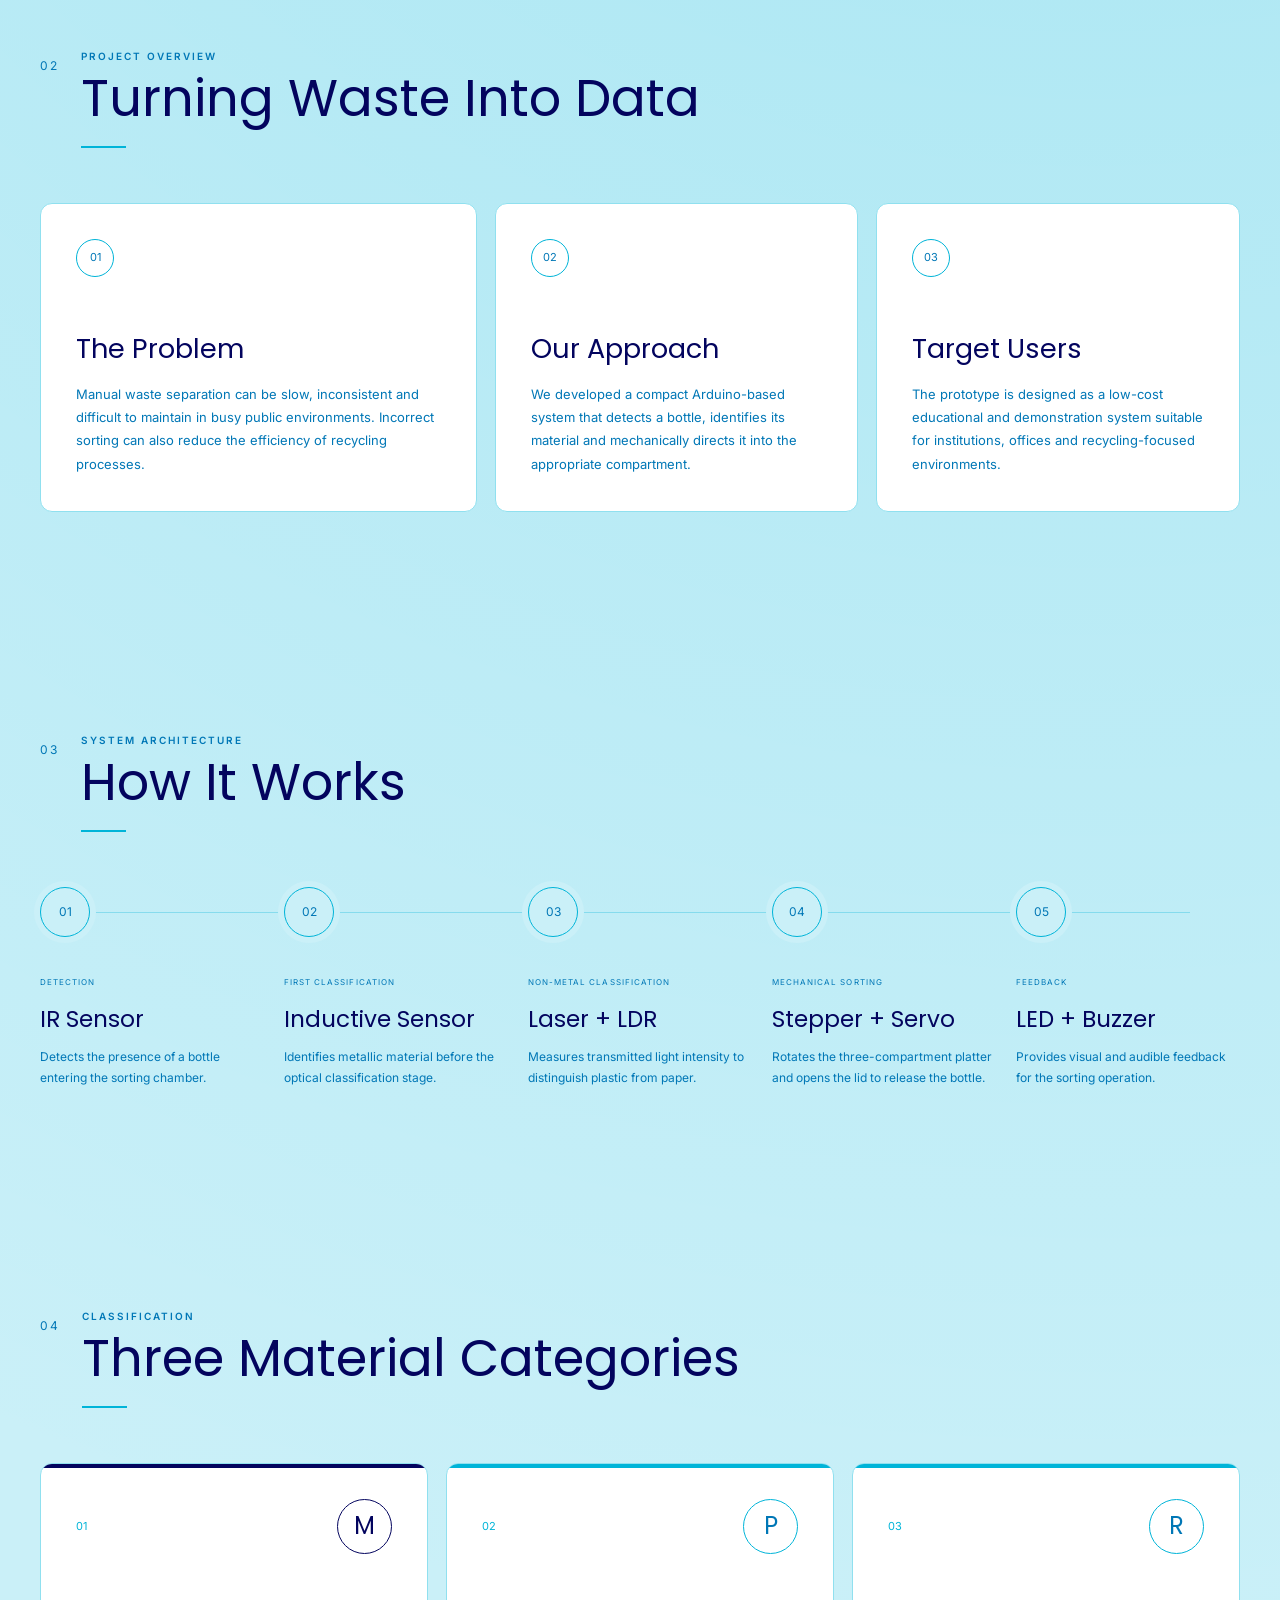
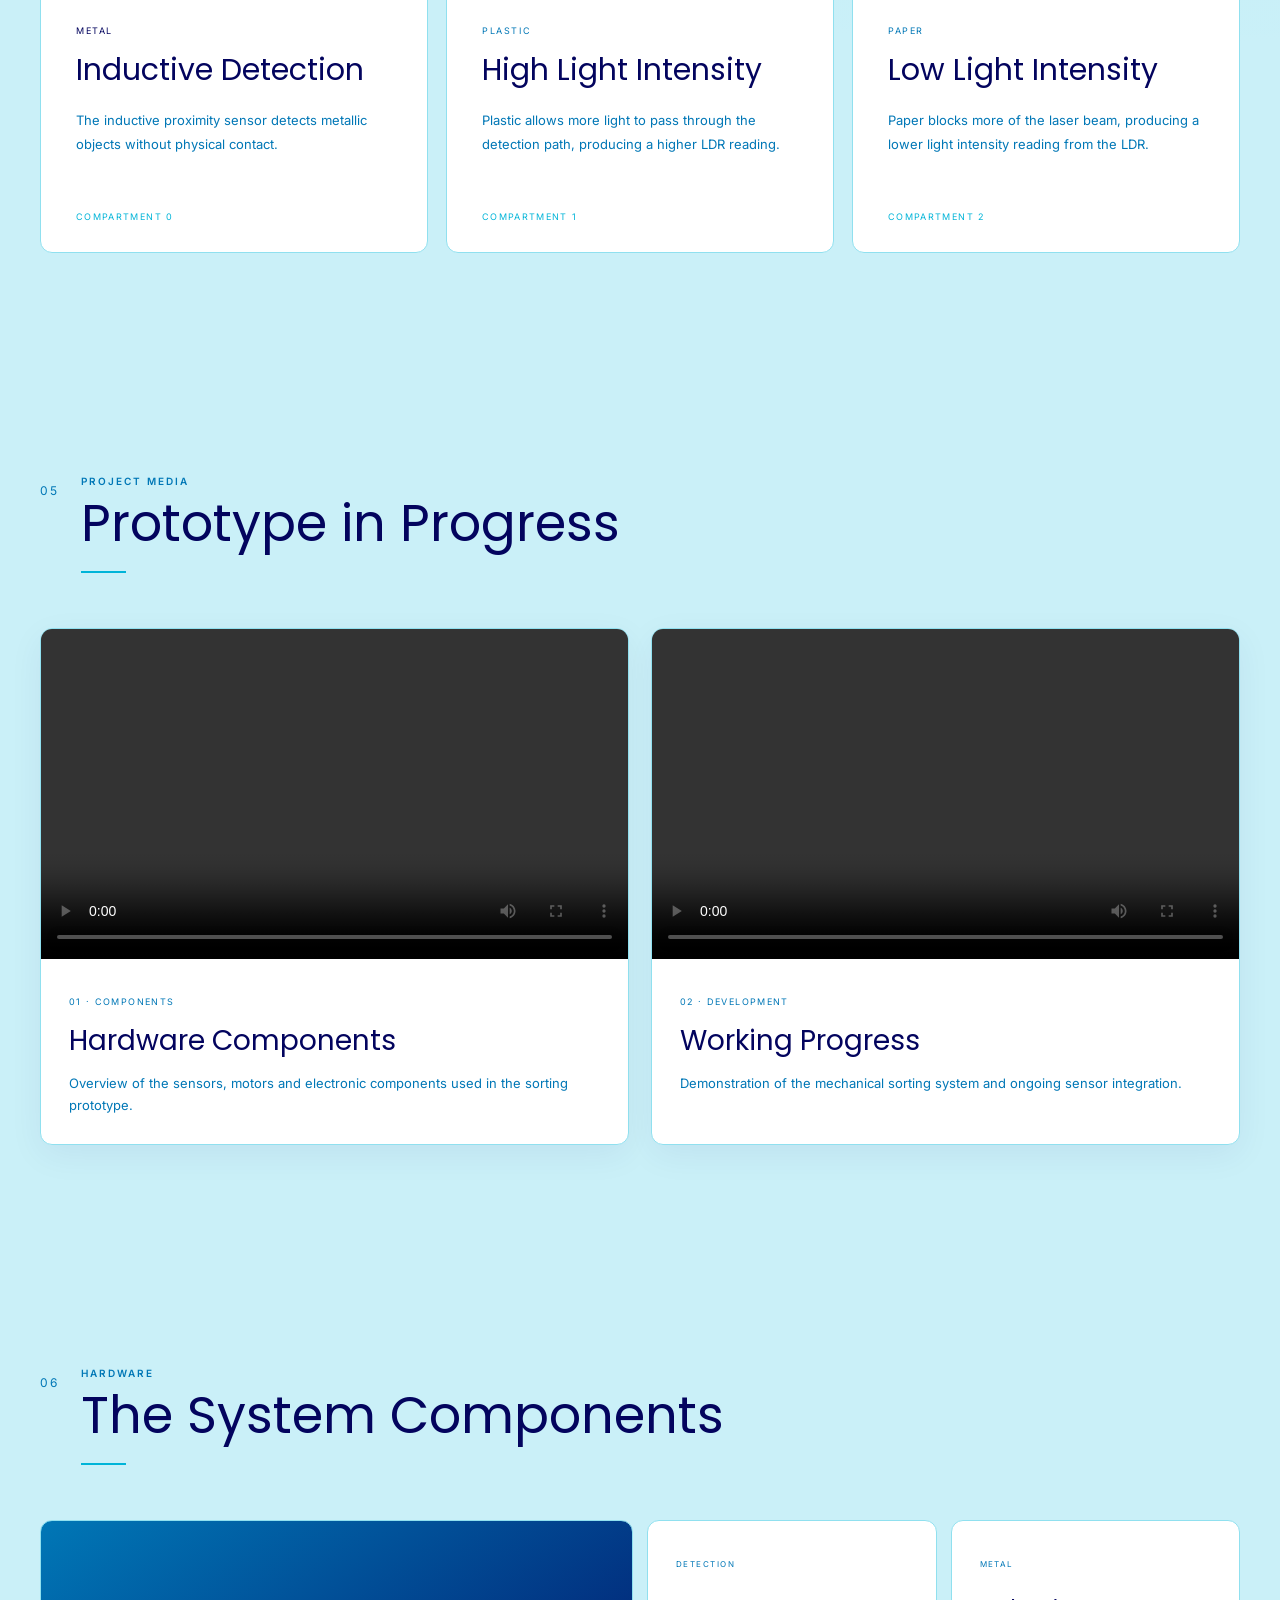
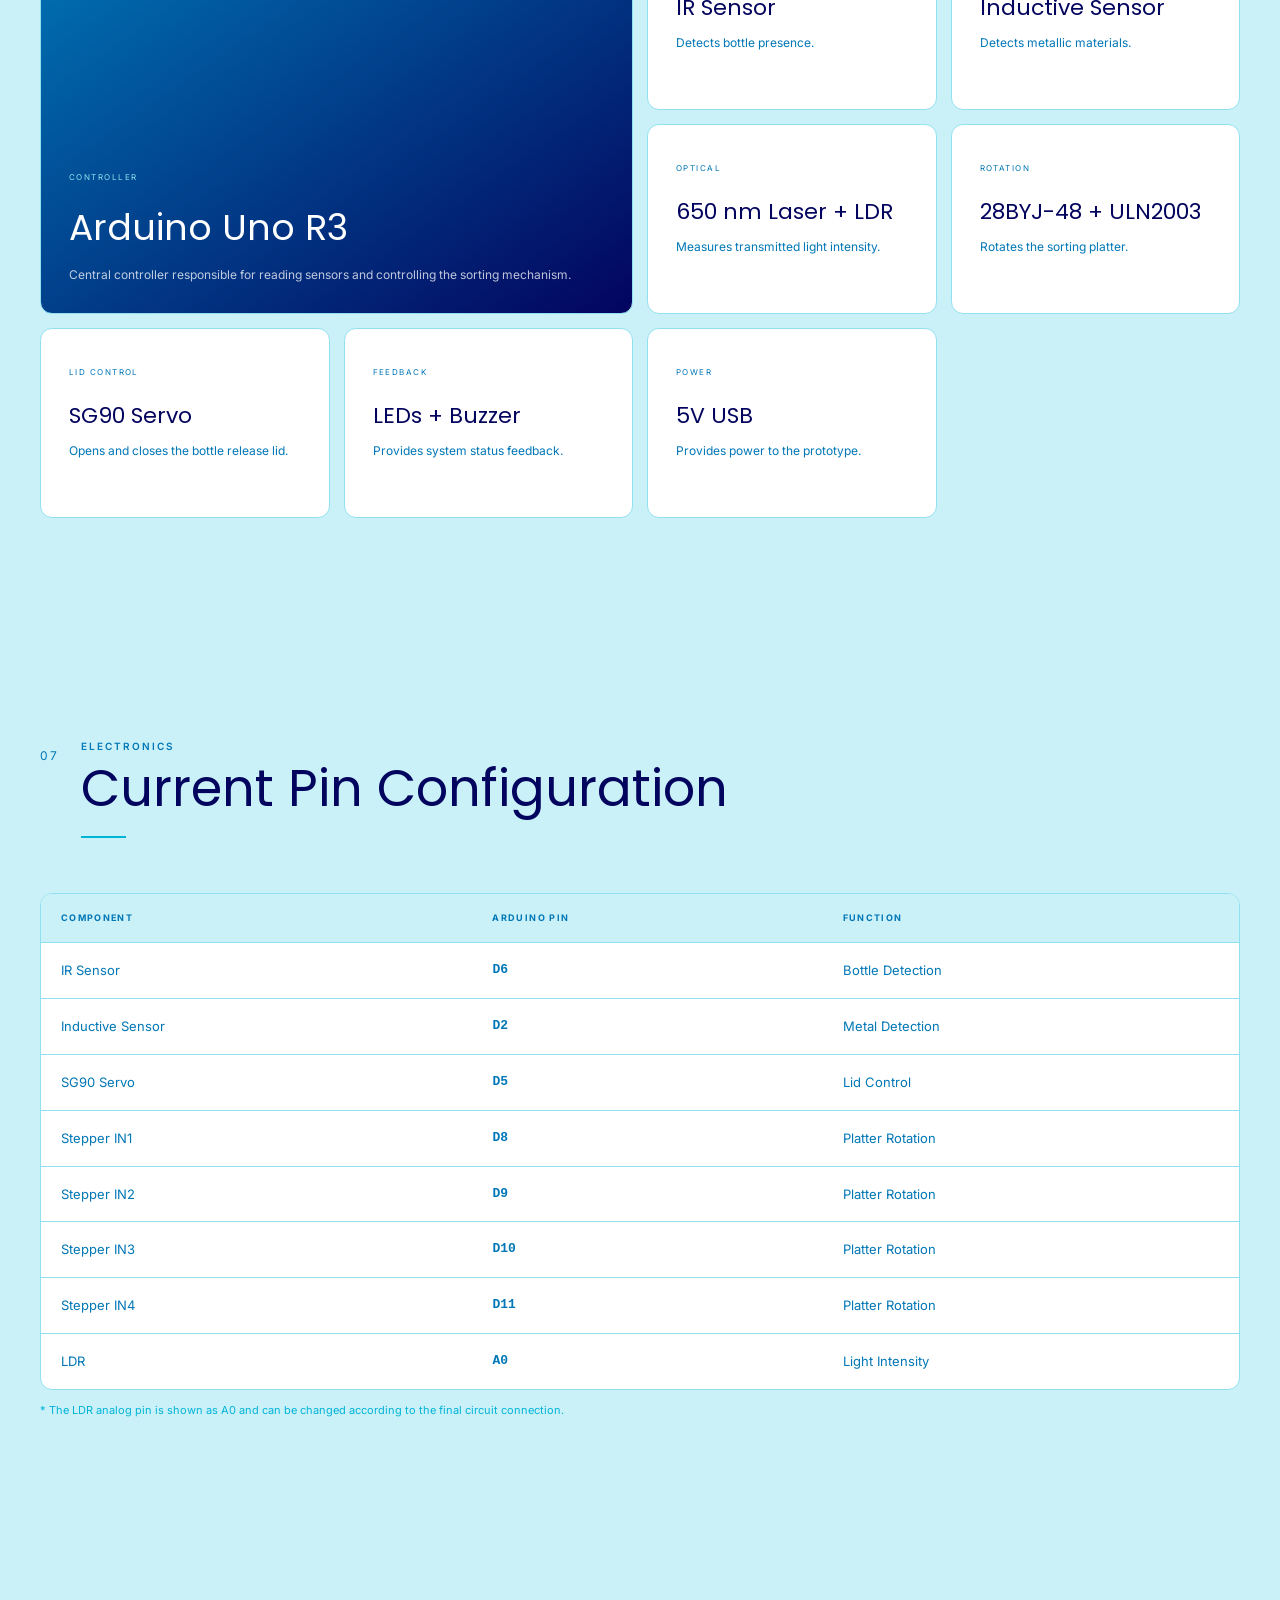
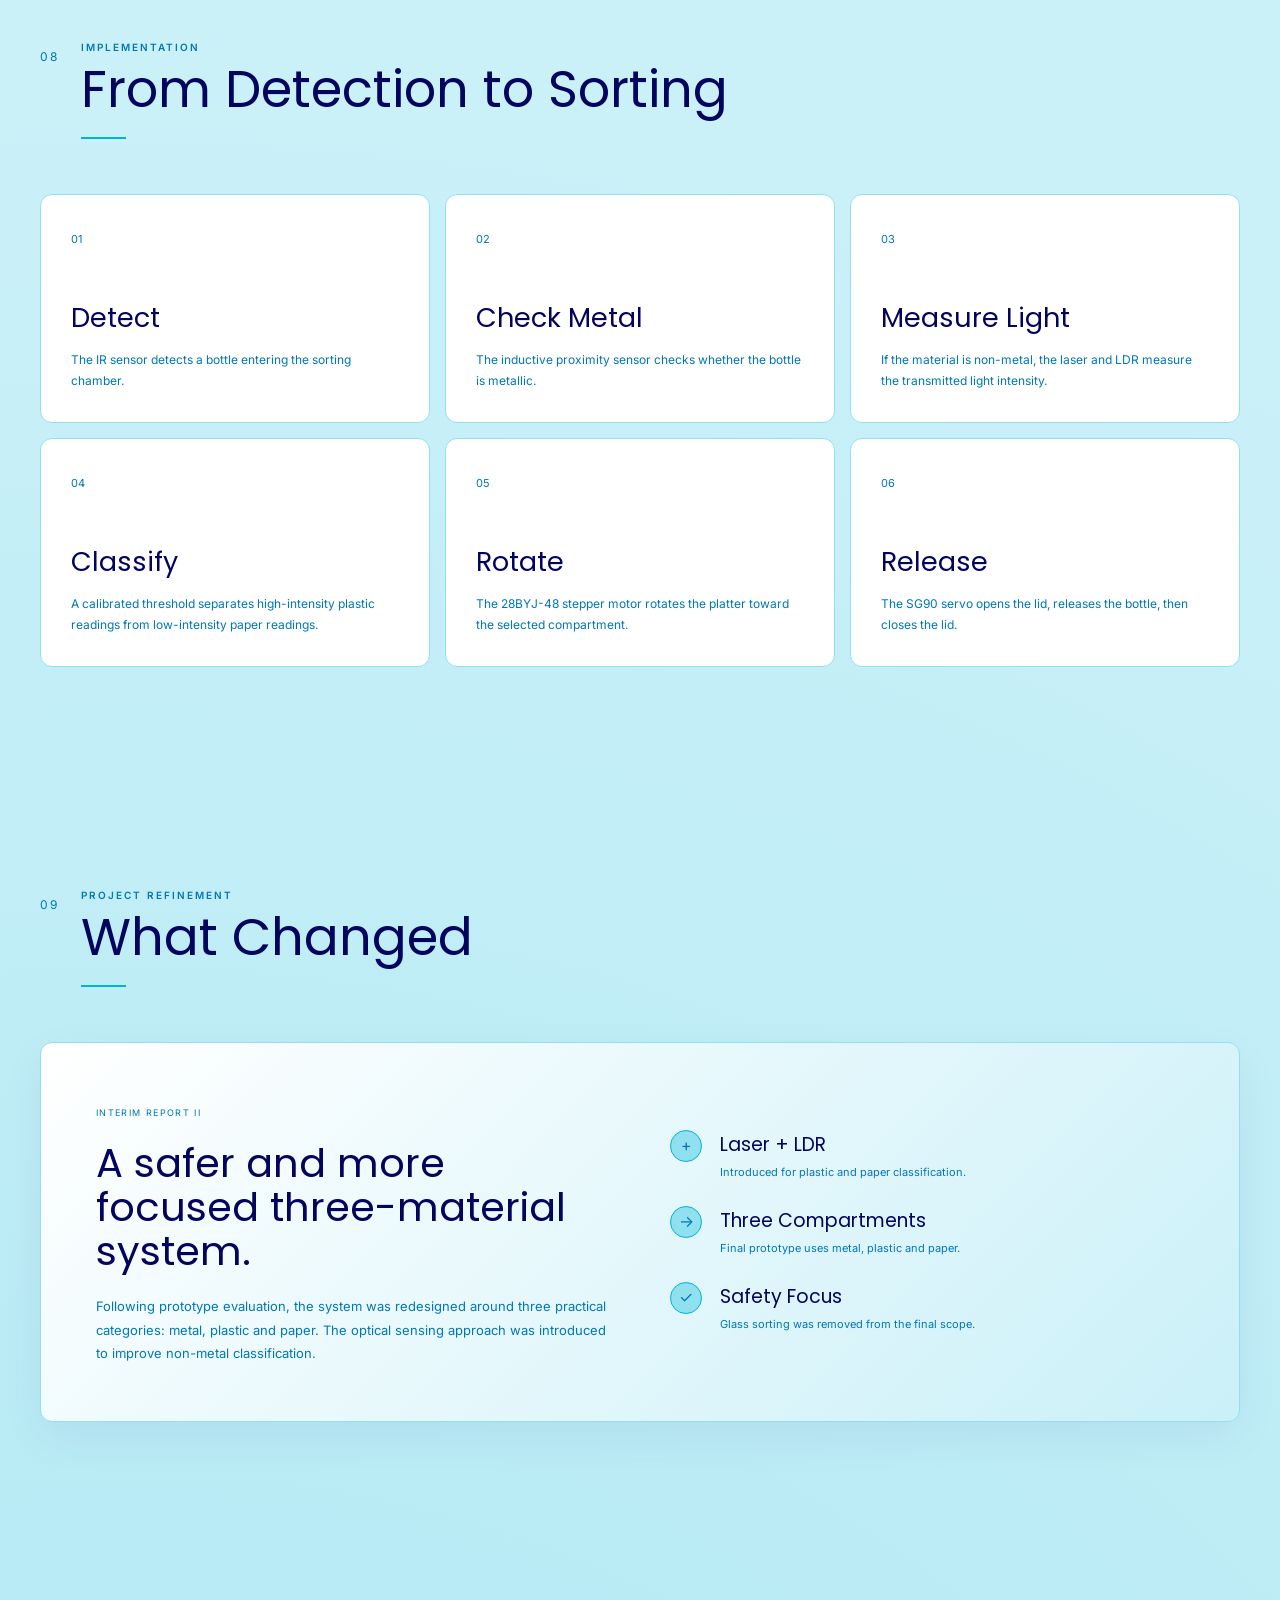
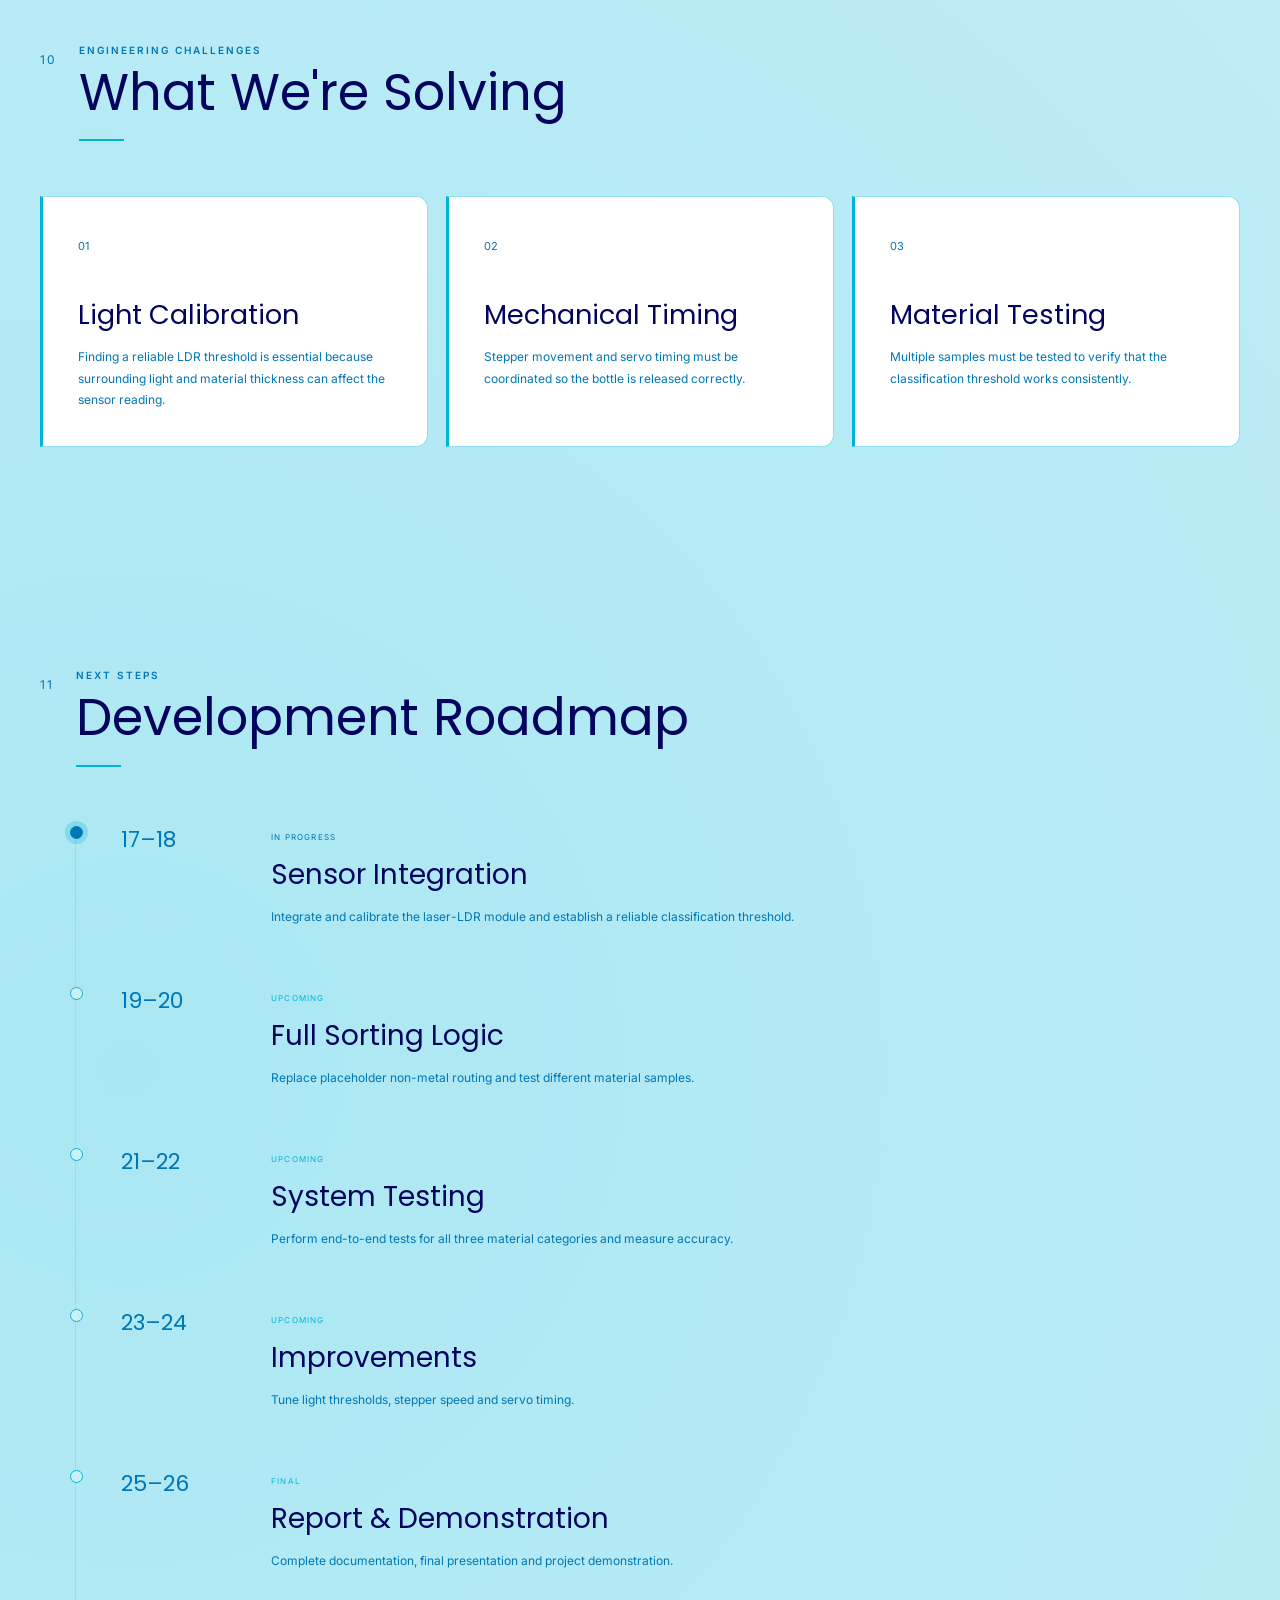
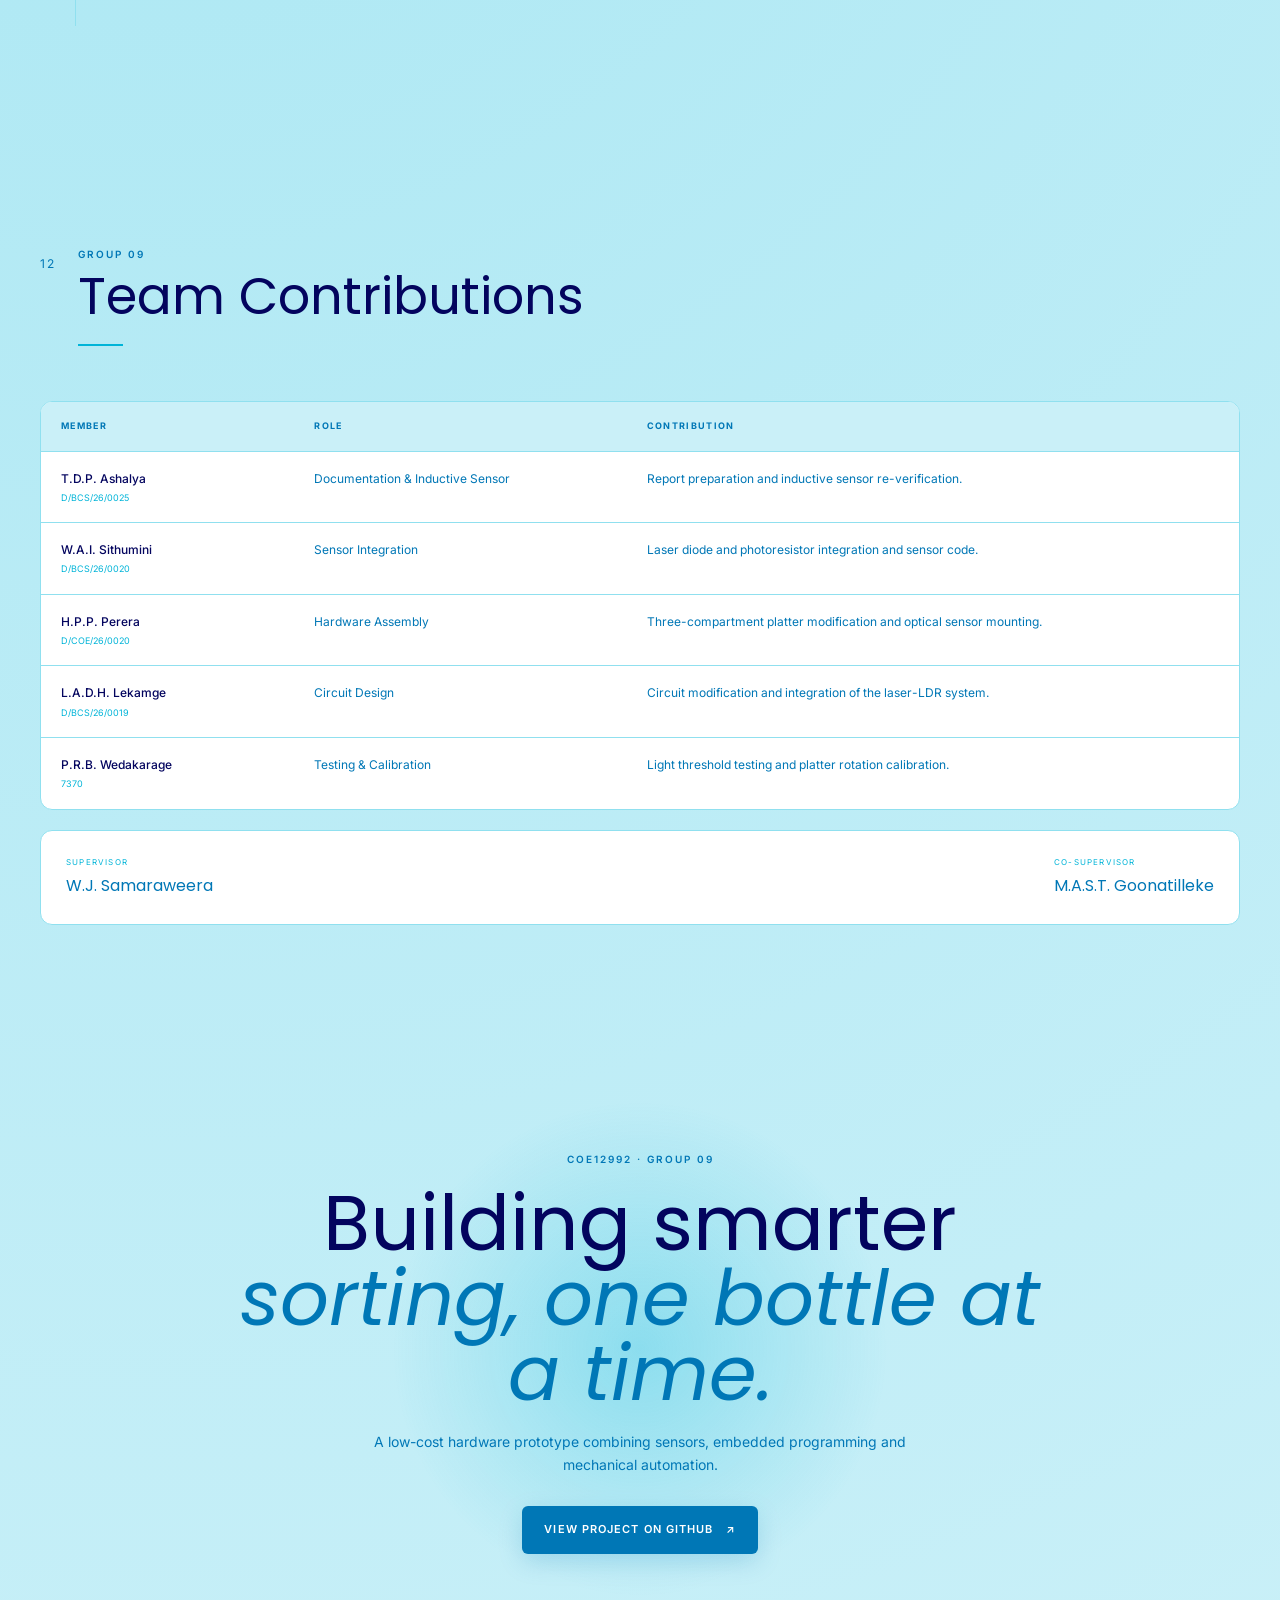
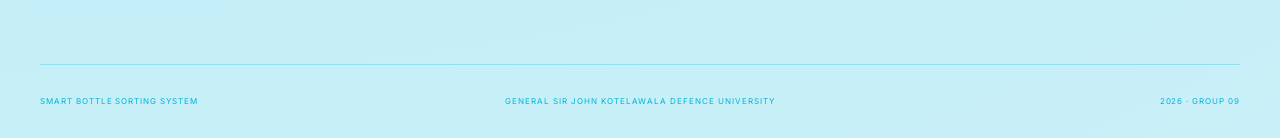
==== commit dea7f6a8: "Update index.html" ====
--- a/index.html
+++ b/index.html
@@ -112,7 +112,7 @@
         <div class="project-image-frame">
 
             <img
-                src="assets/smart-bottle.jpg"
+                src="smart-bottle.jpg"
                 alt="Smart Bottle Sorting System prototype"
             >
 
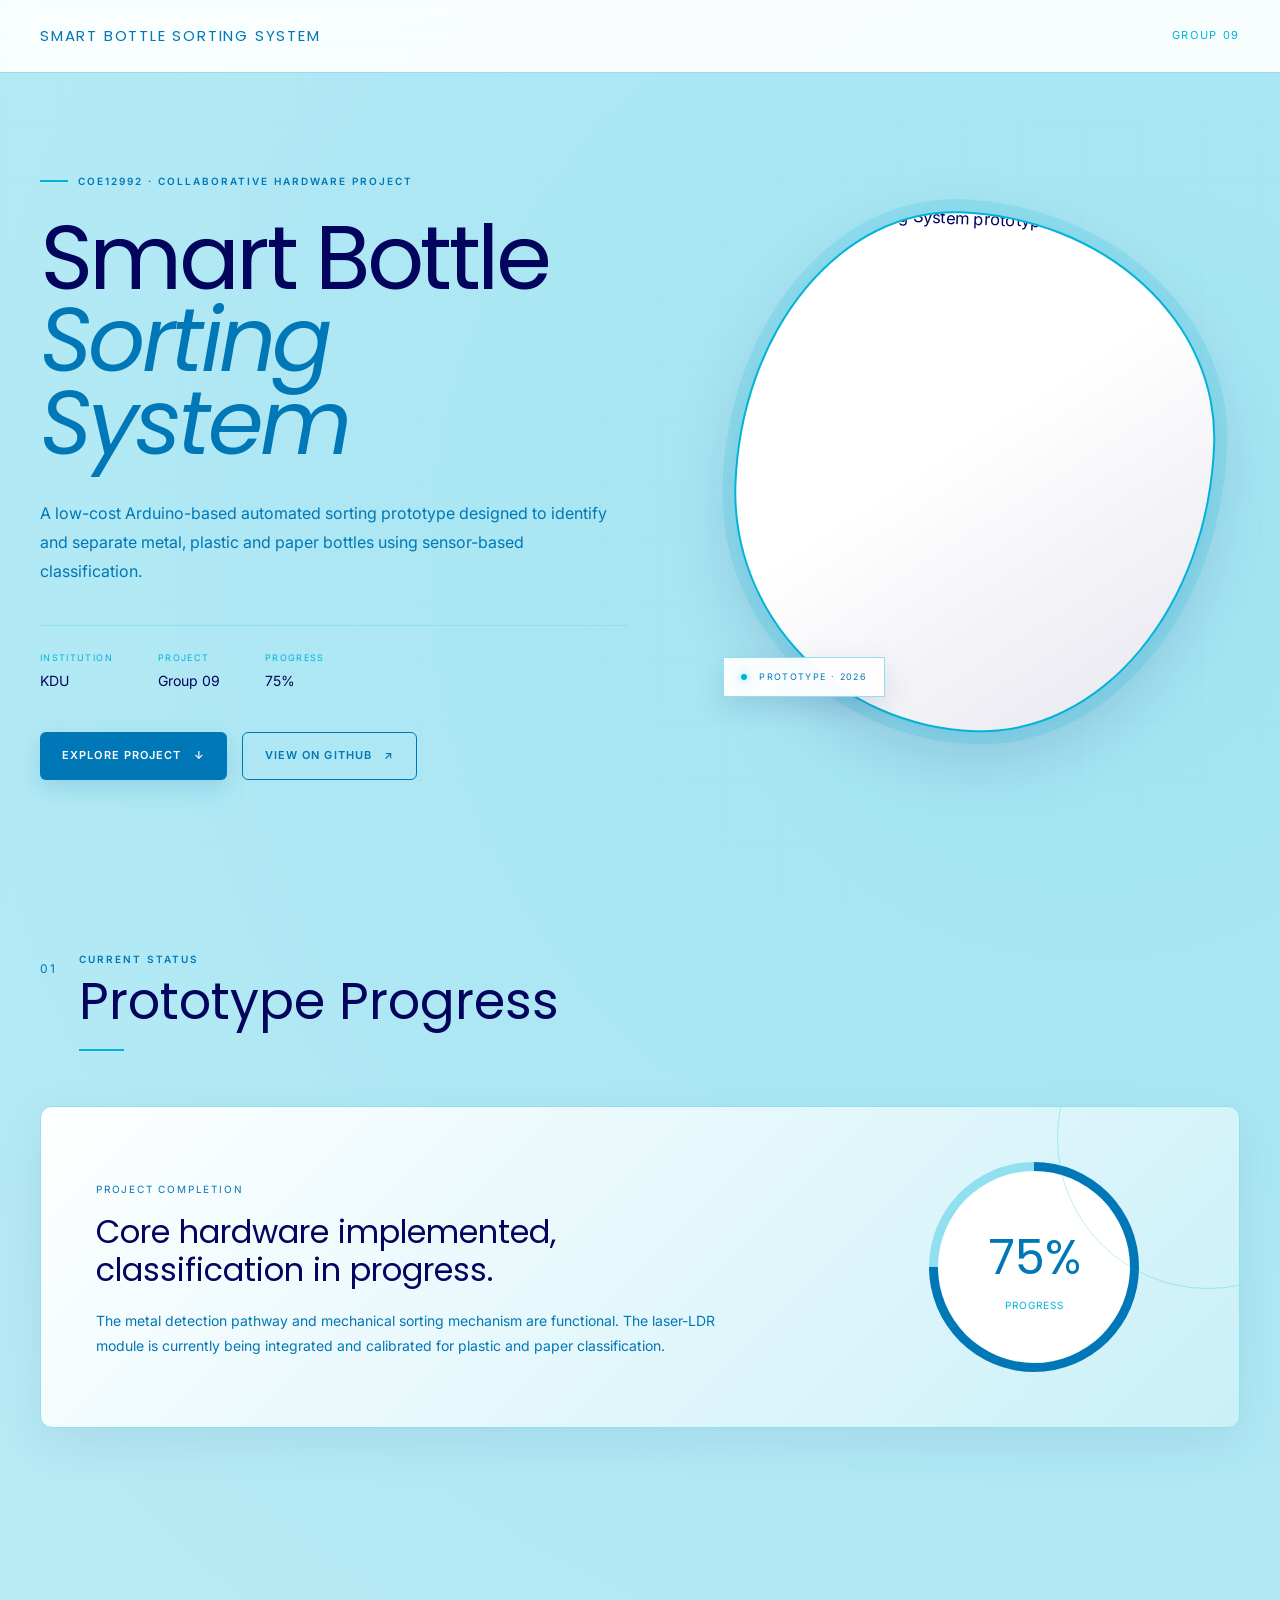
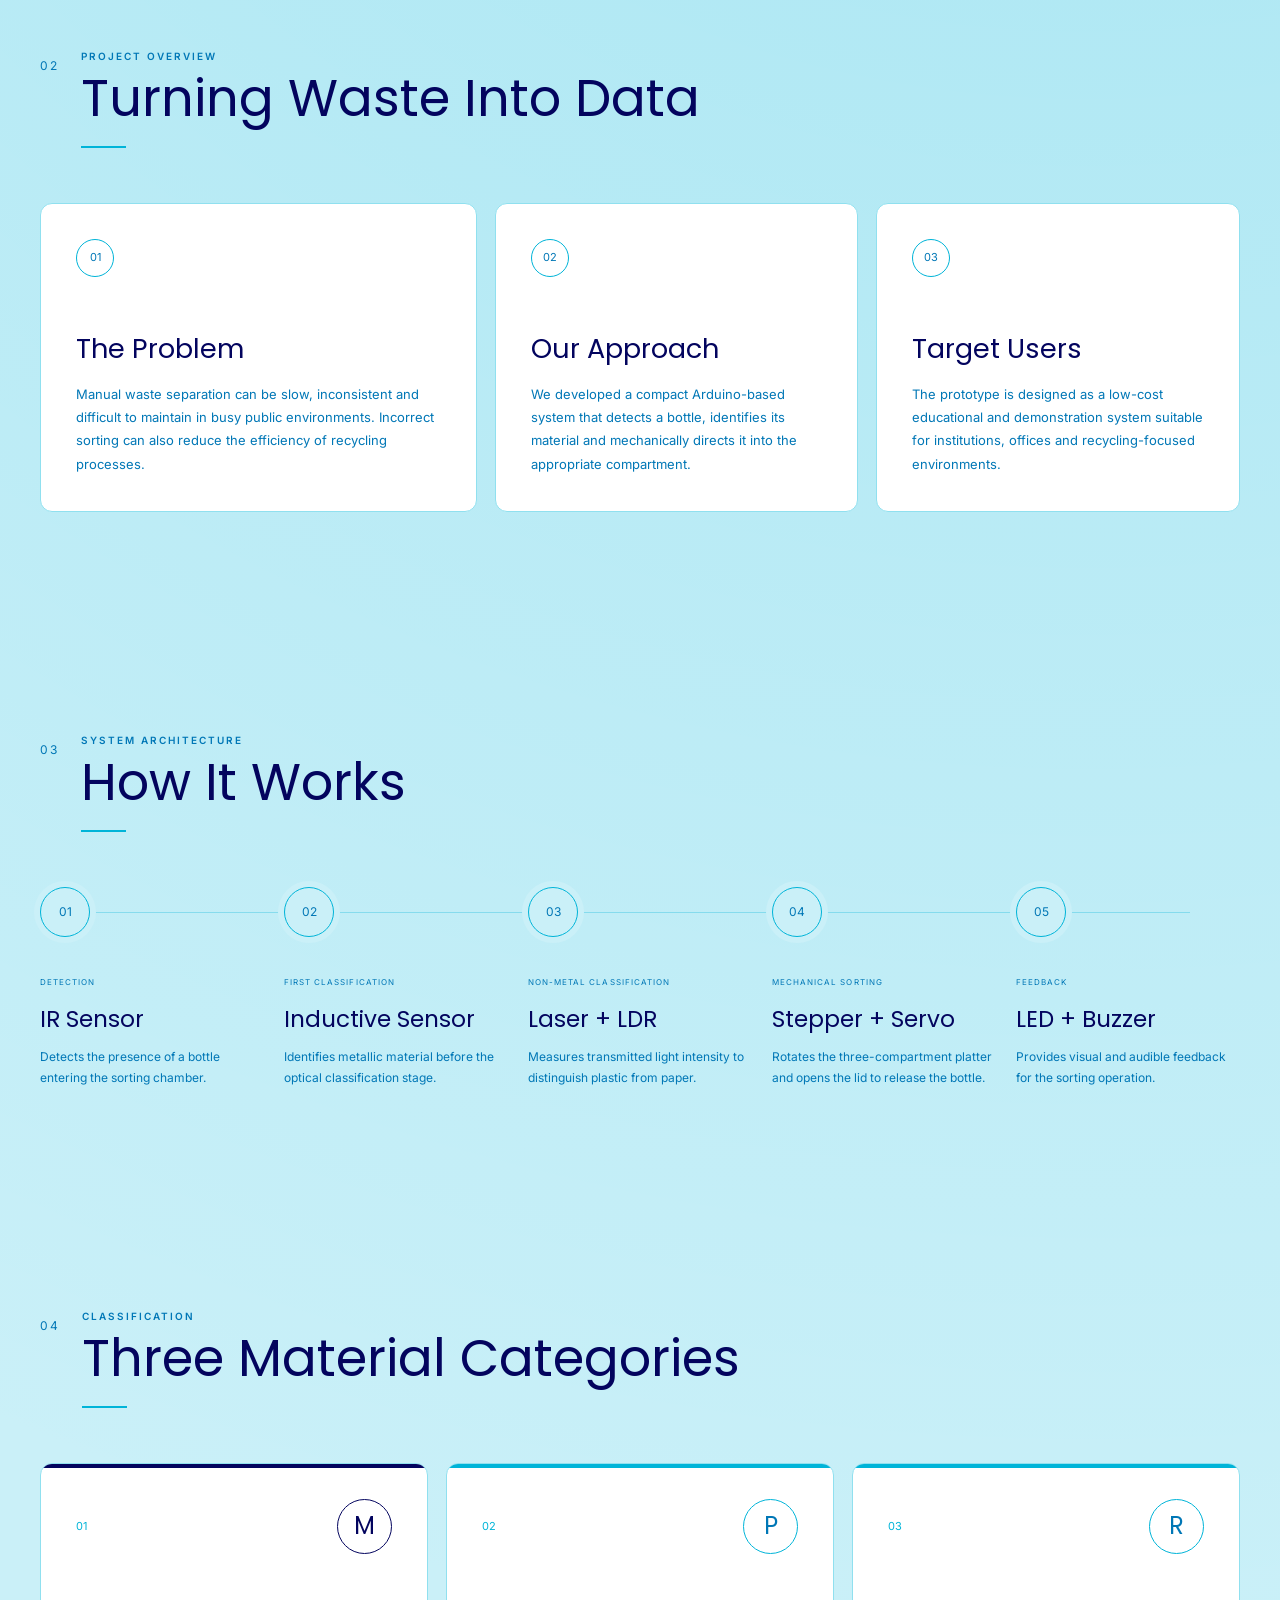
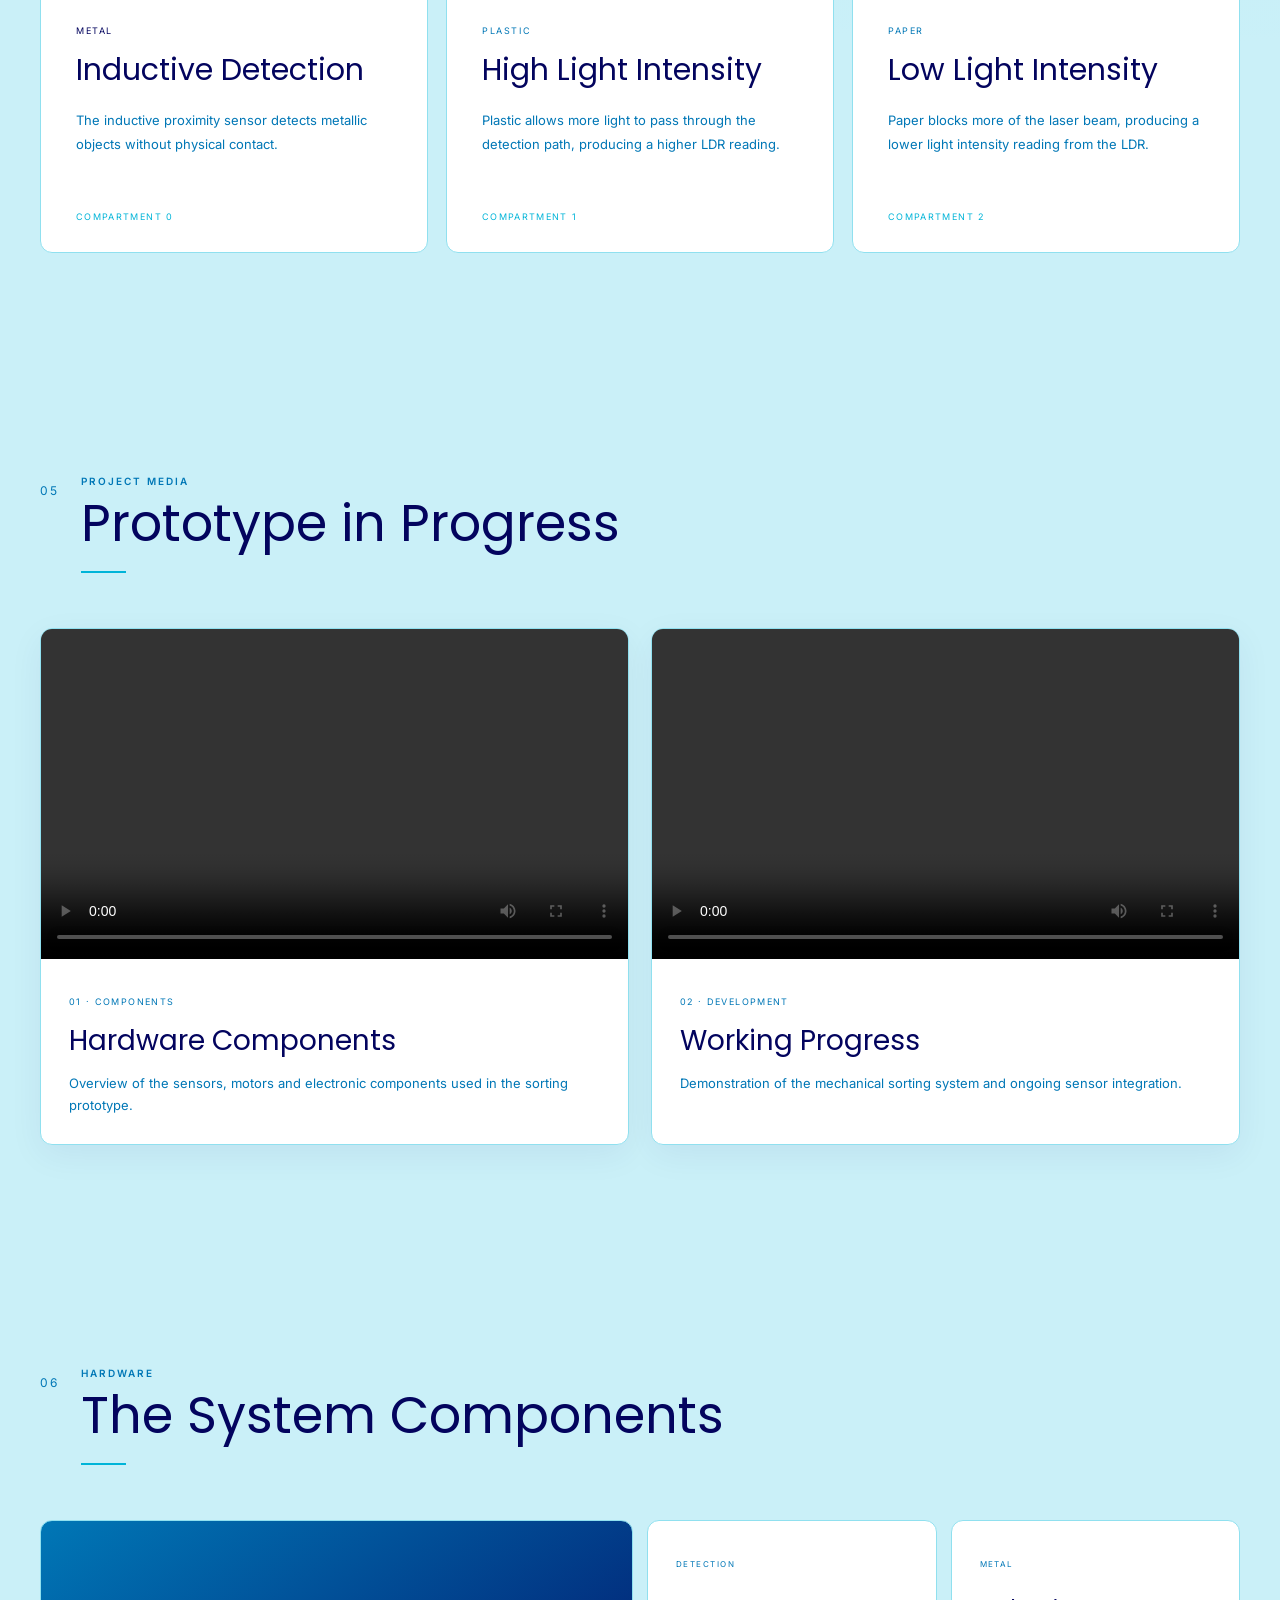
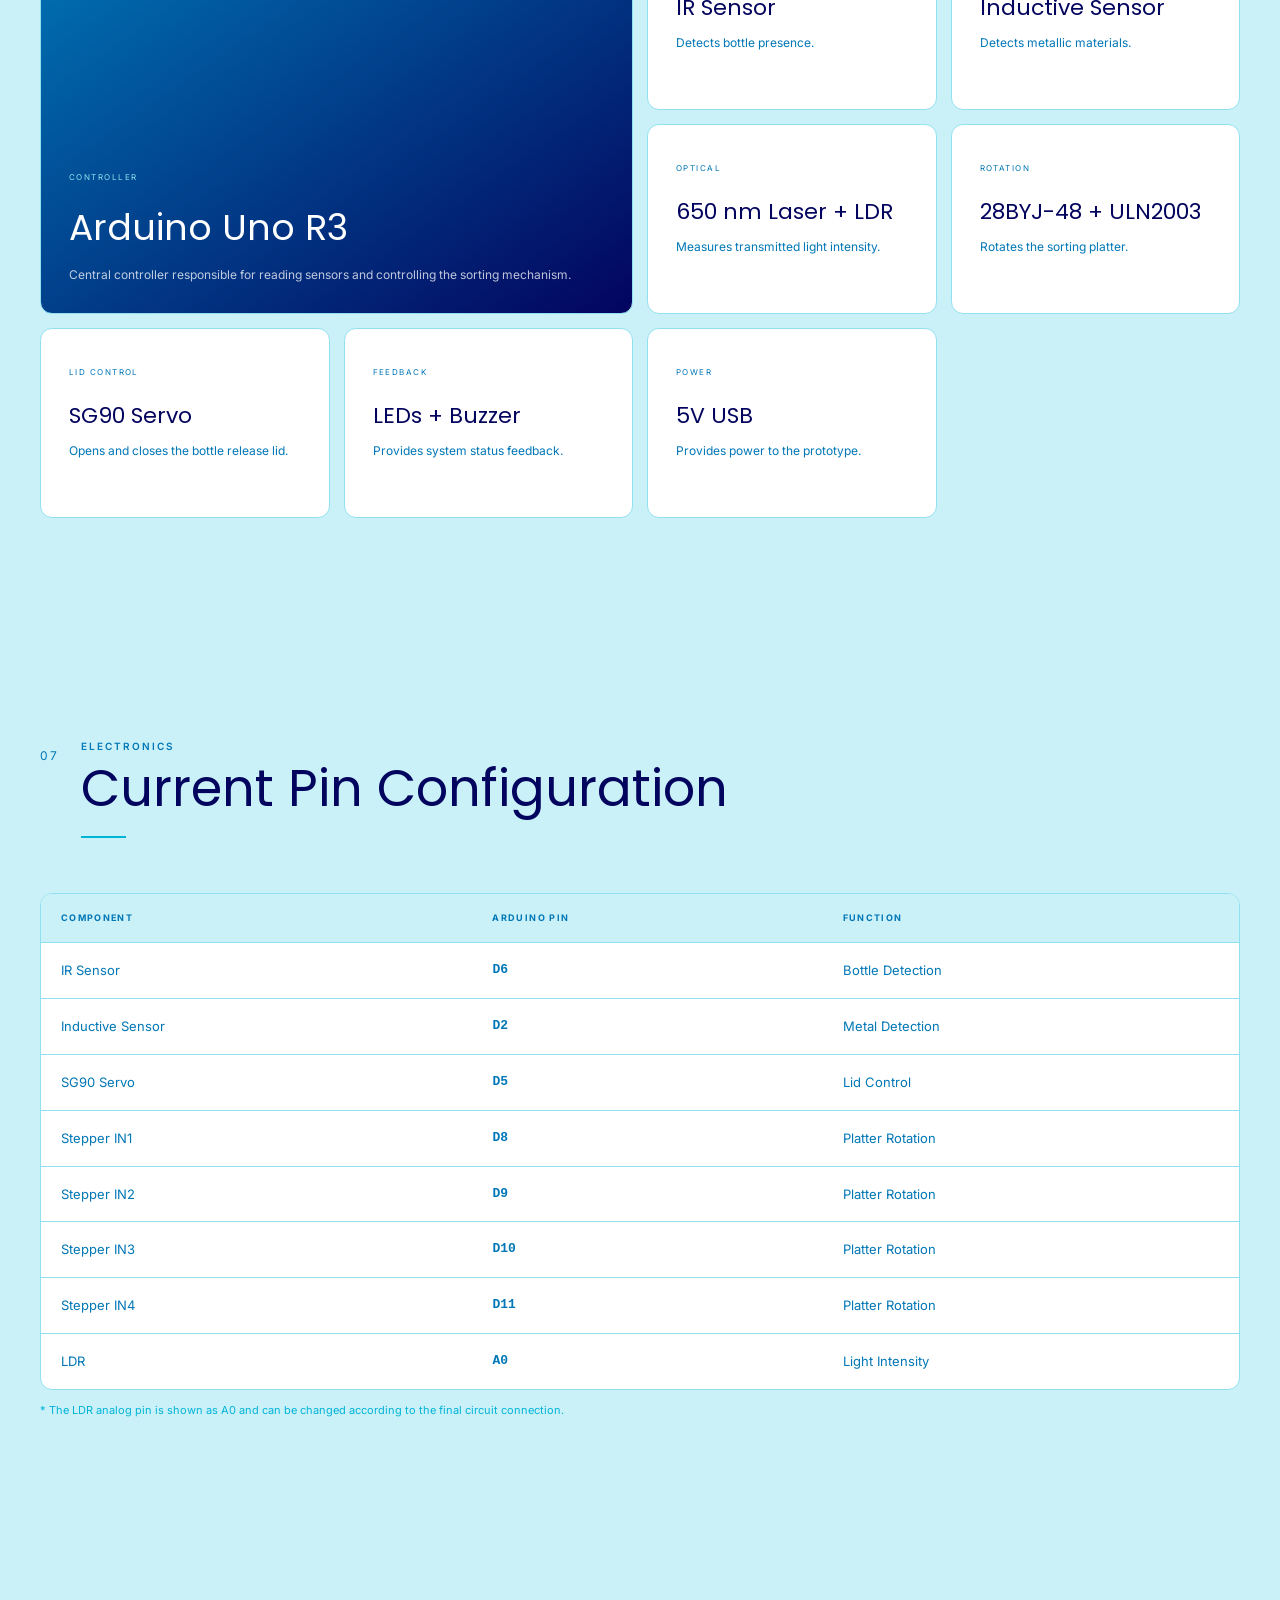
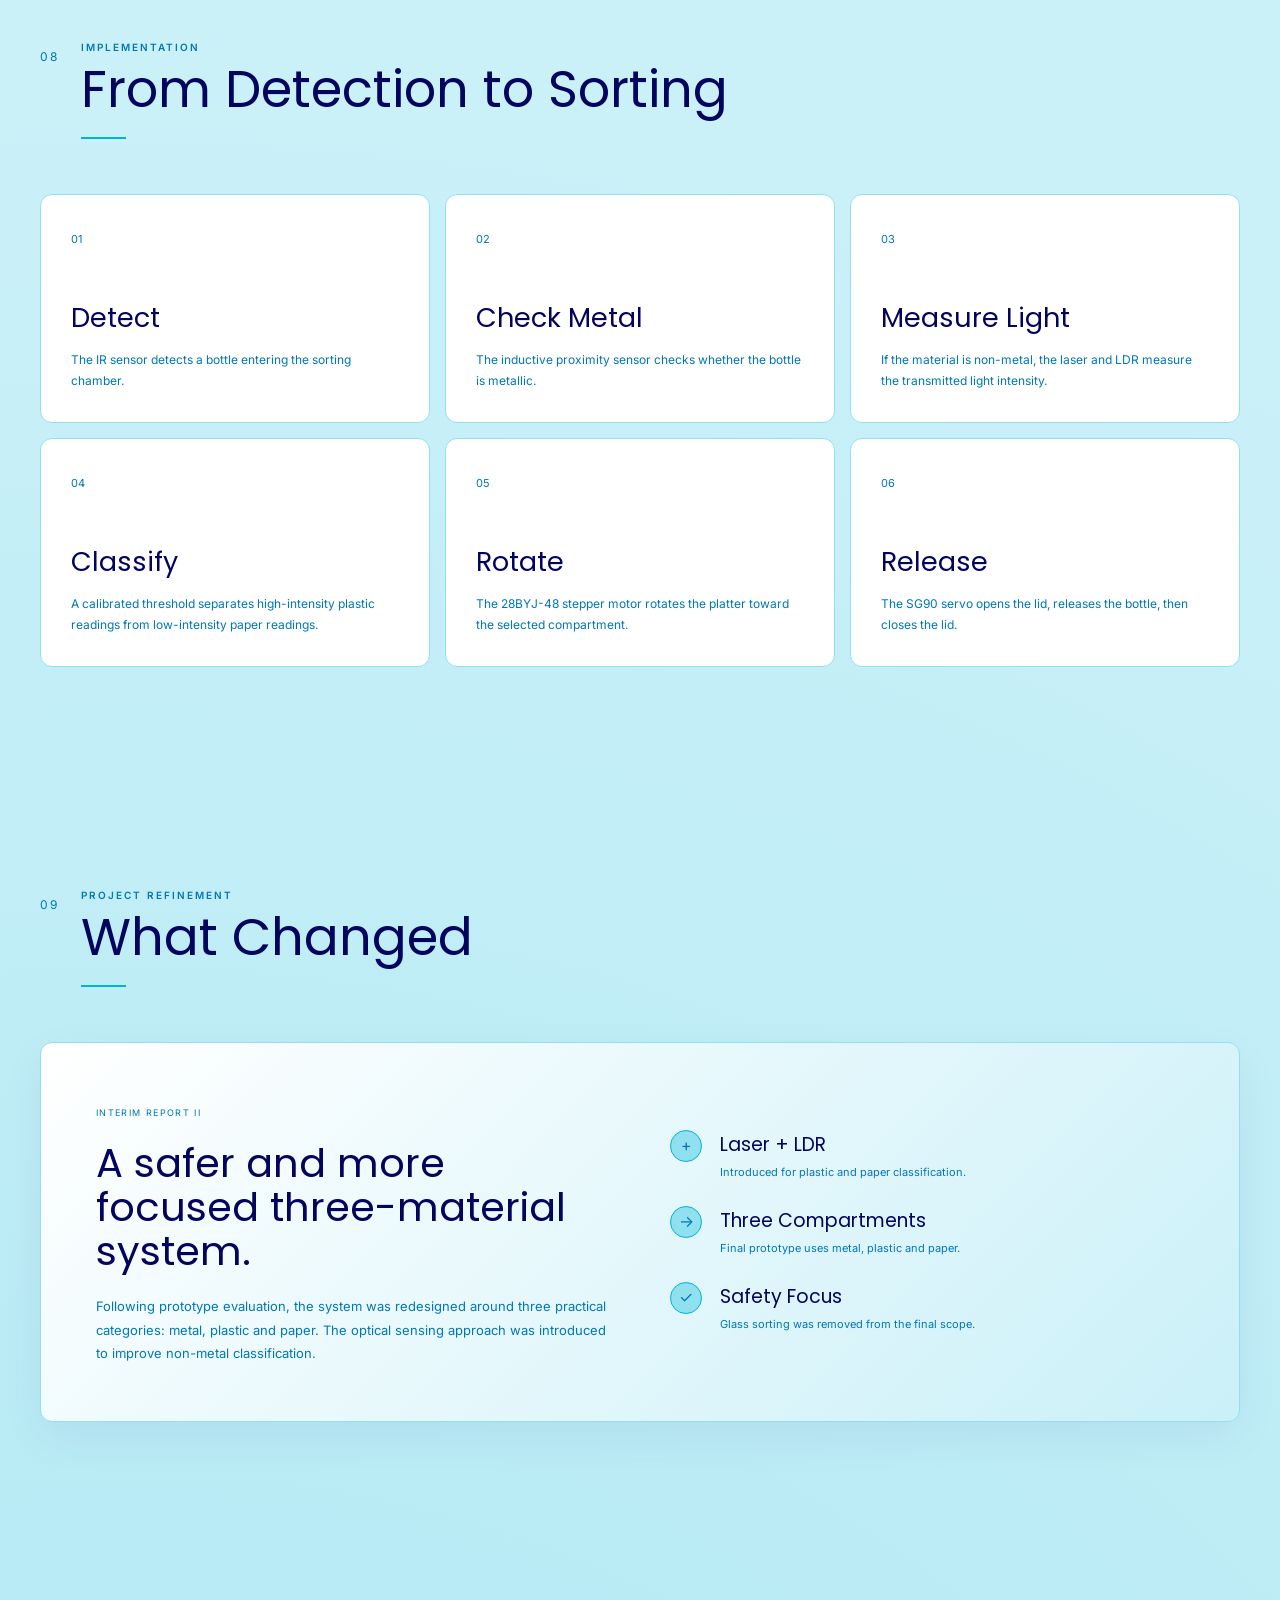
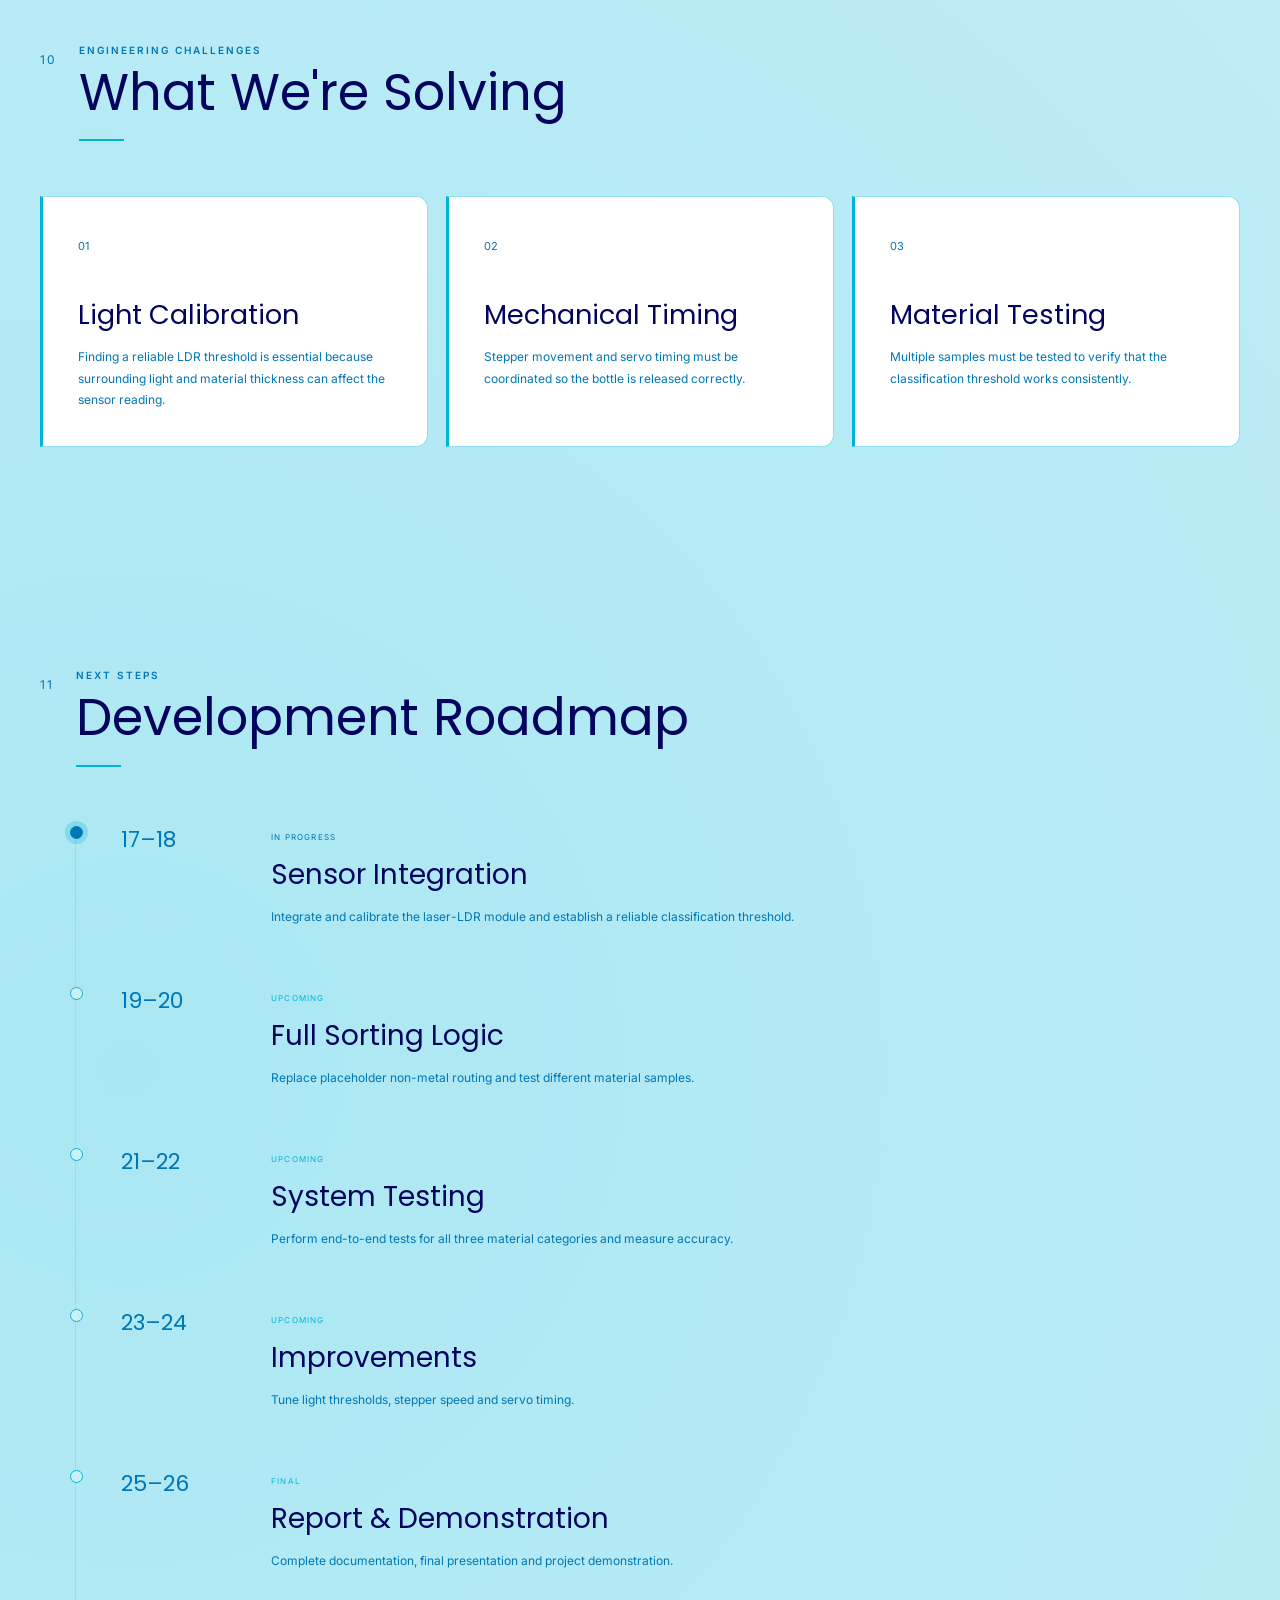
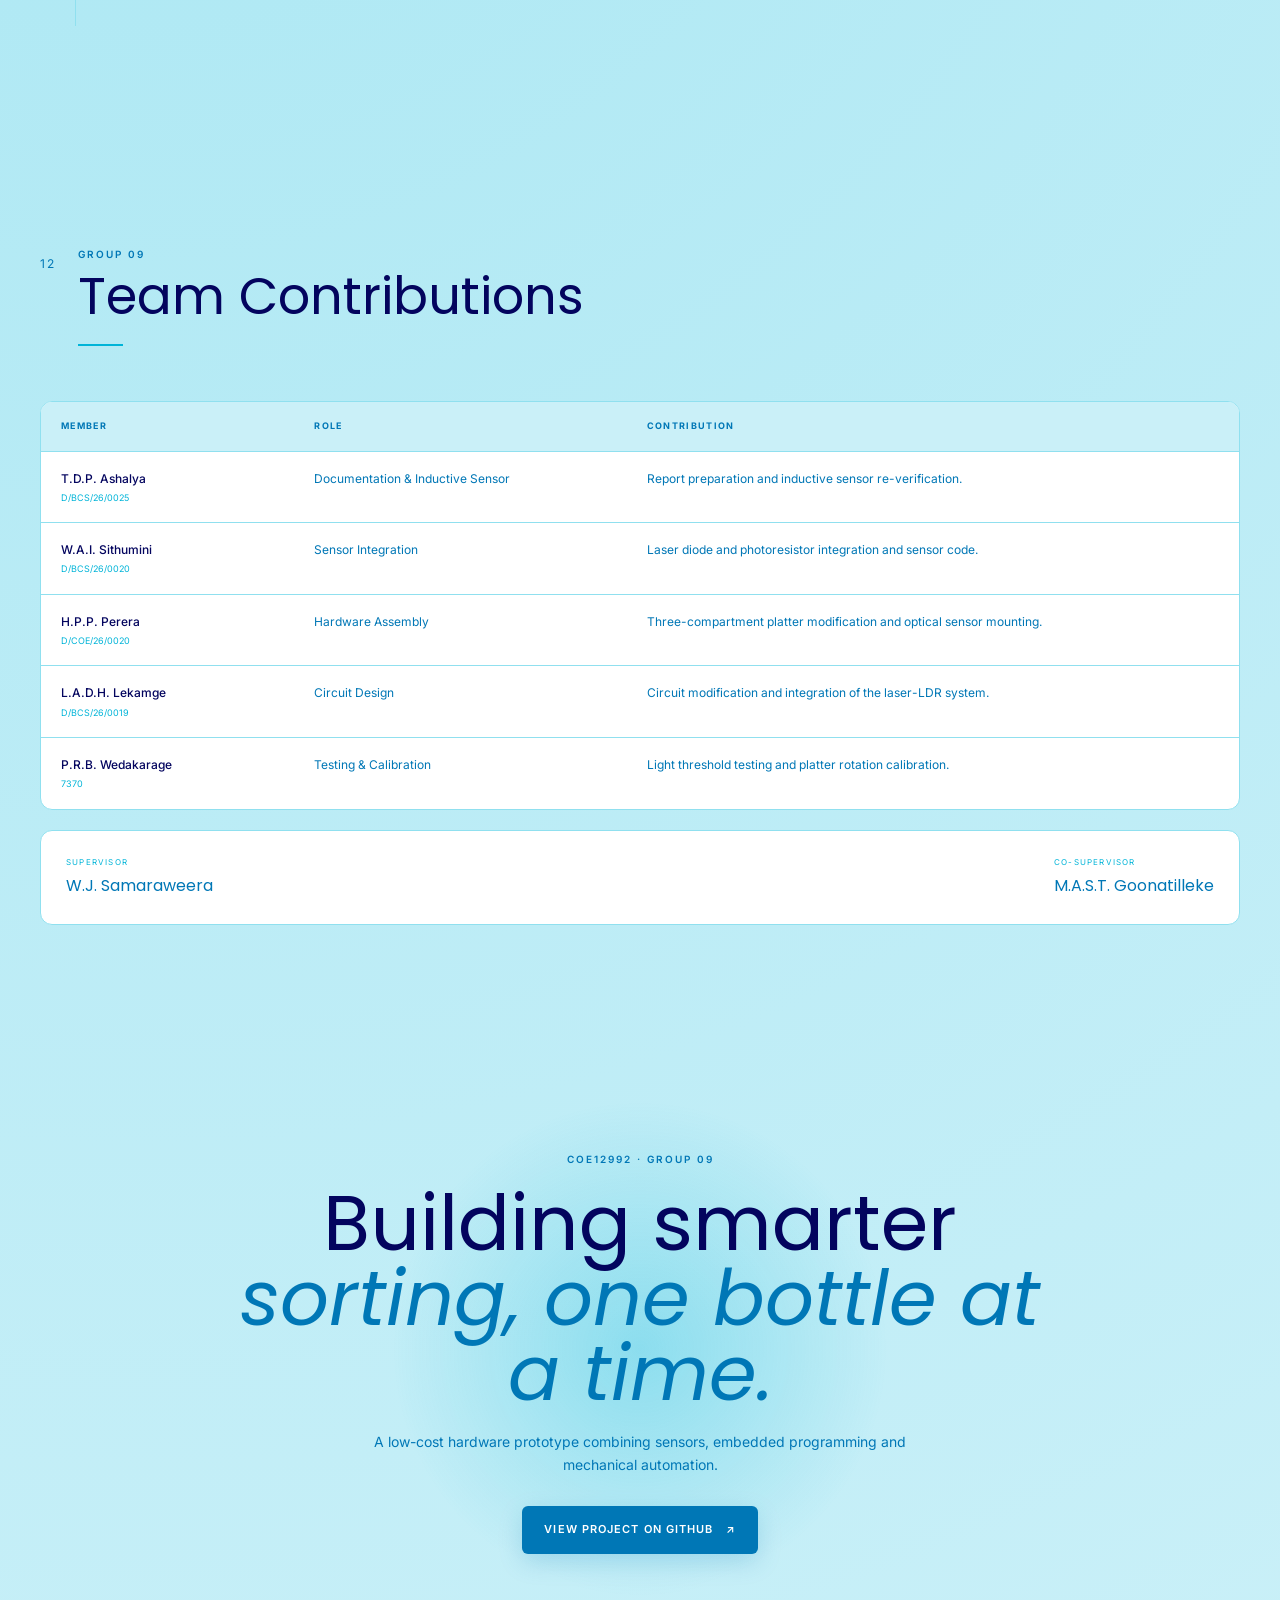
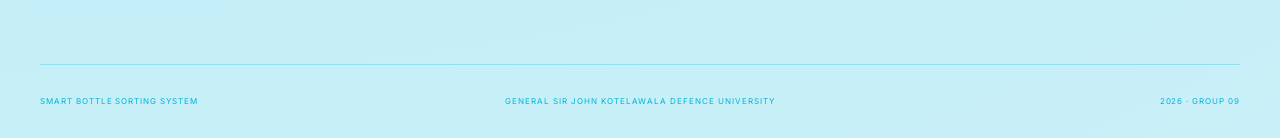
==== commit 01d818fe: "Update index.html" ====
--- a/index.html
+++ b/index.html
@@ -112,7 +112,7 @@
         <div class="project-image-frame">
 
             <img
-                src="smart-bottle.jpg"
+                src="assests/smart-bottle.jpg"
                 alt="Smart Bottle Sorting System prototype"
             >
 
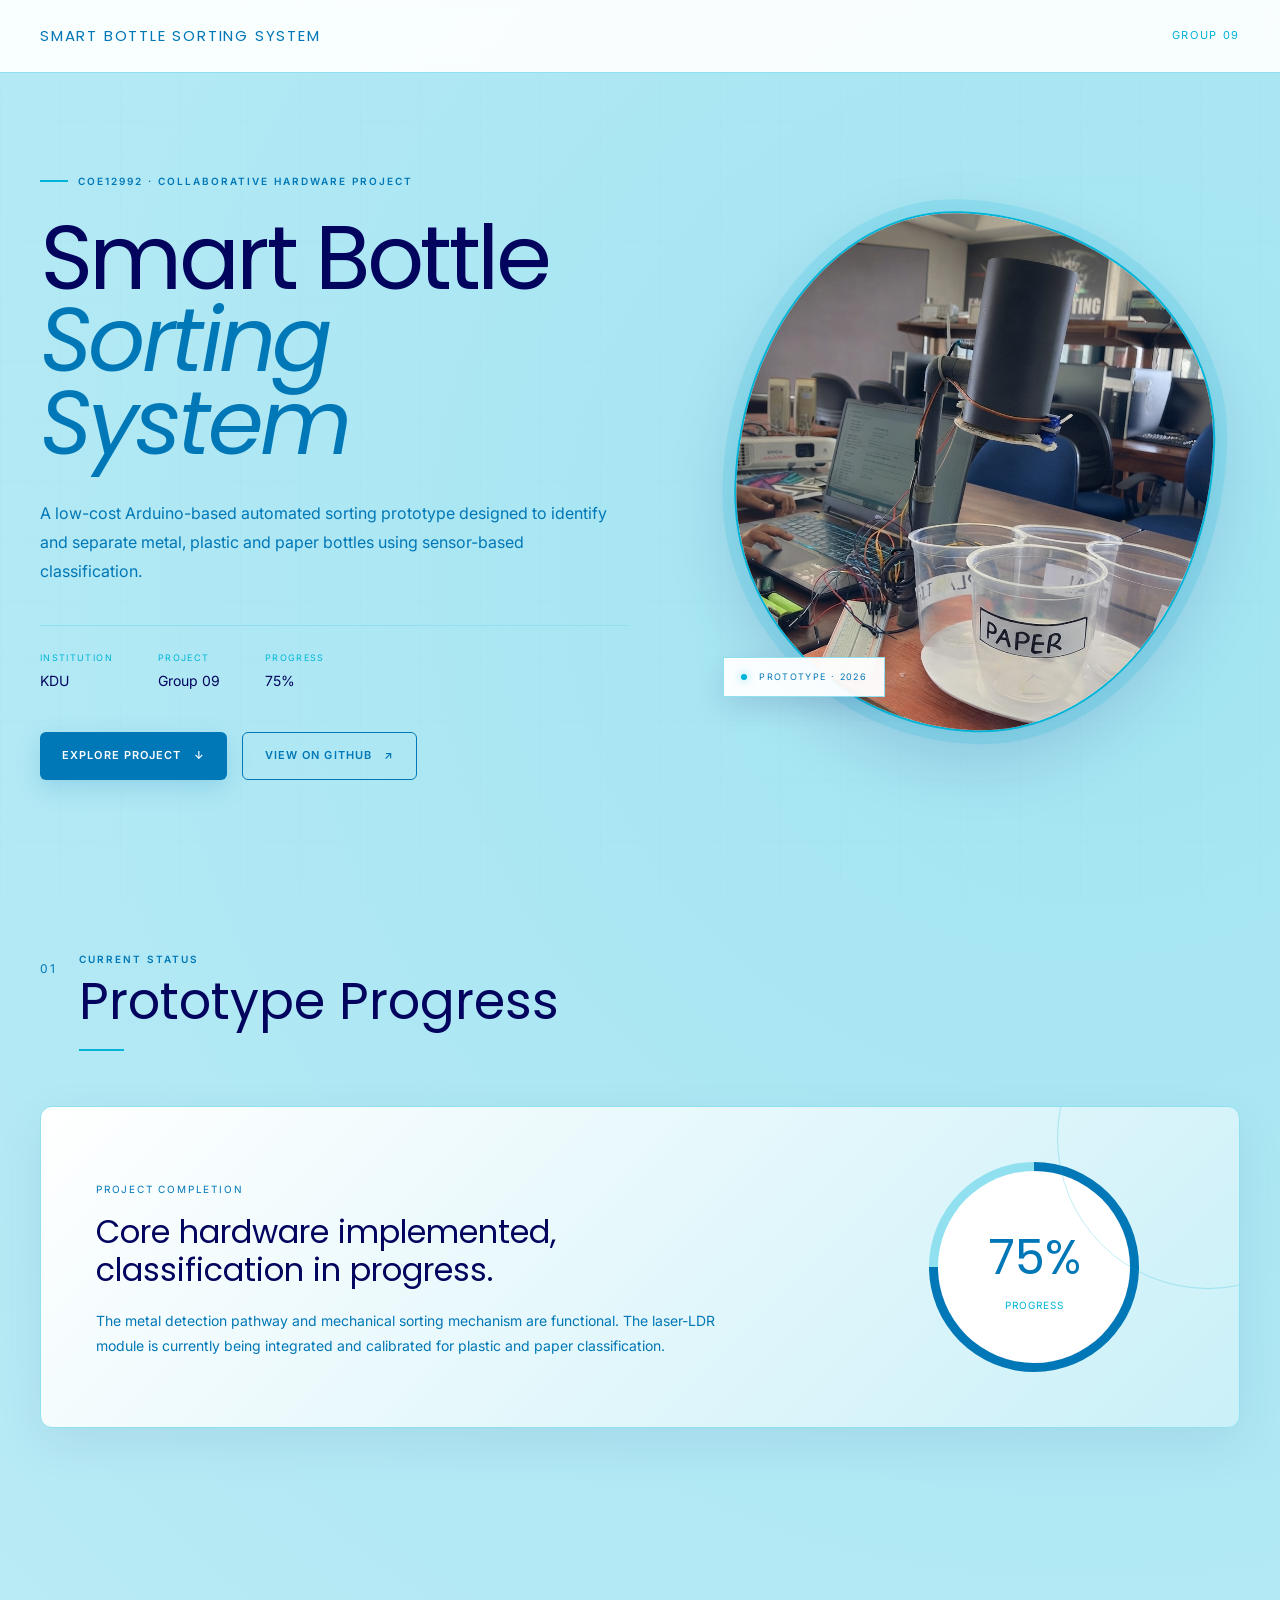
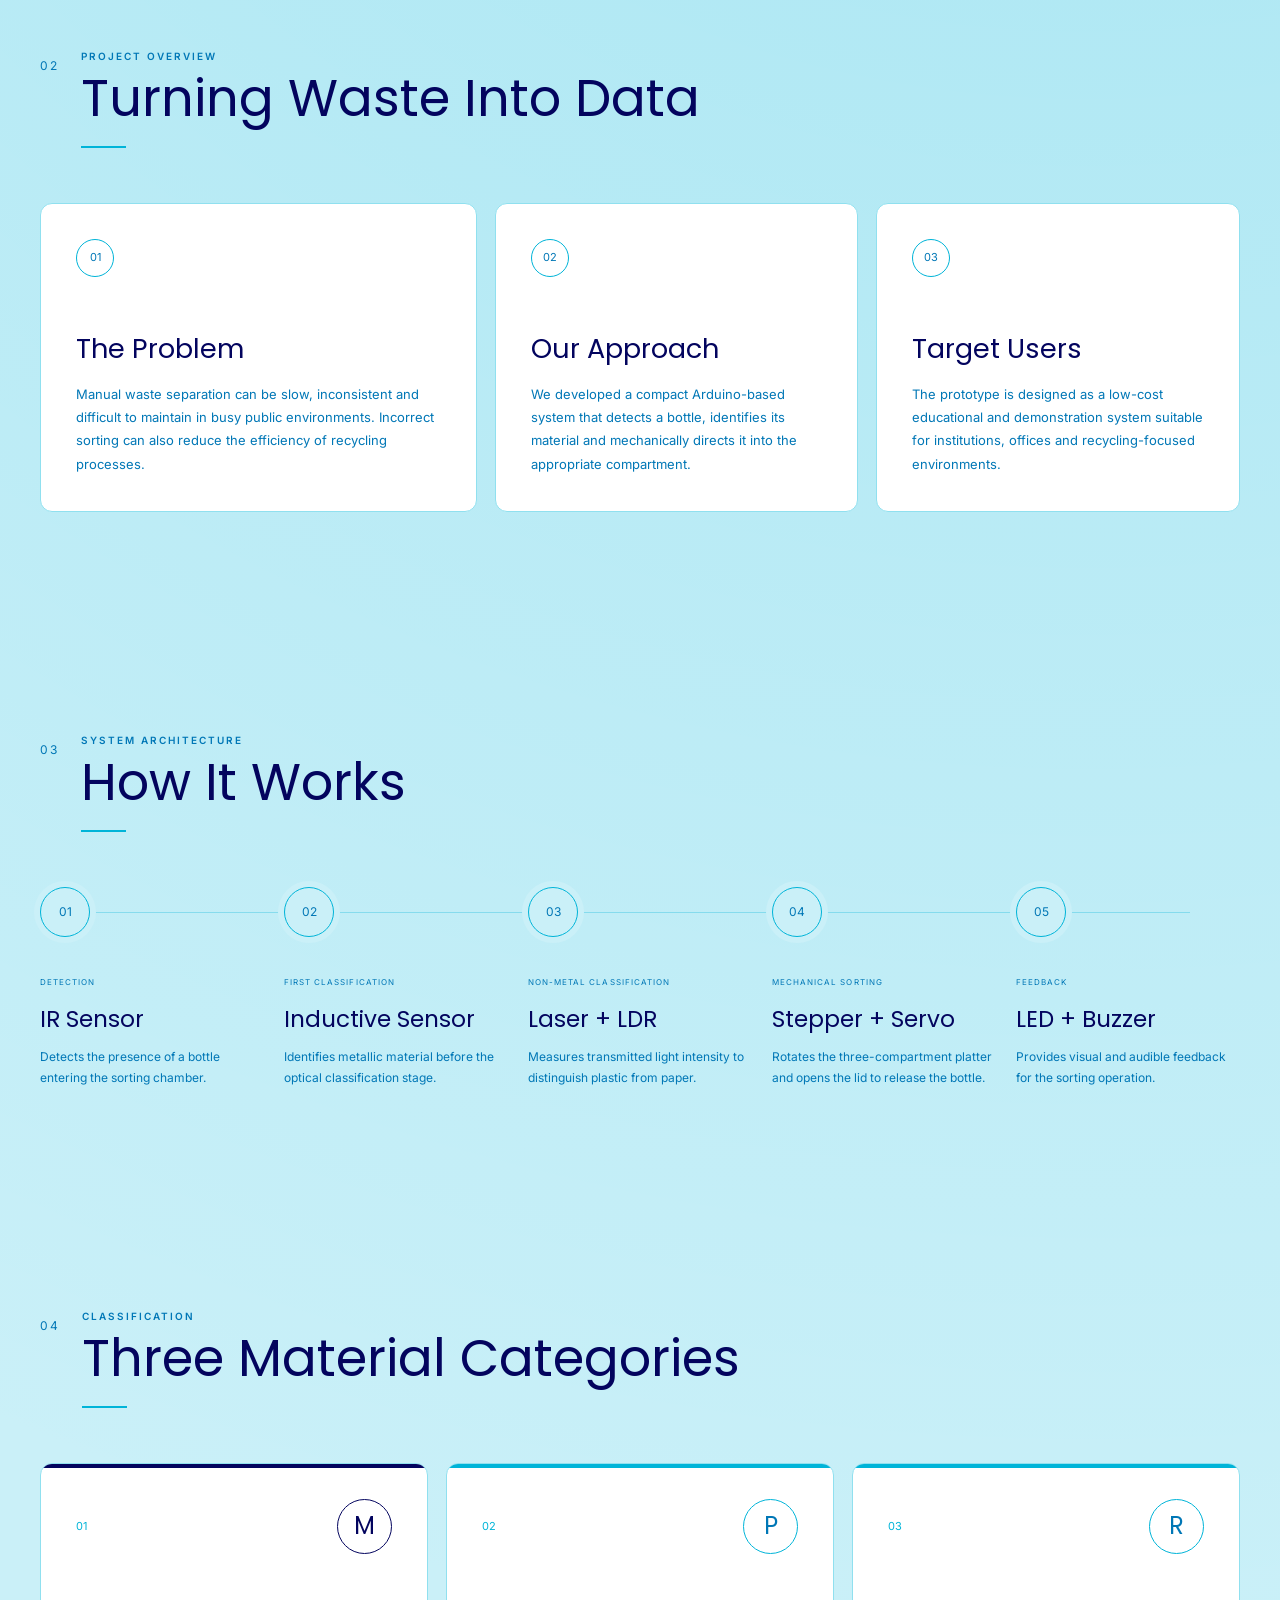
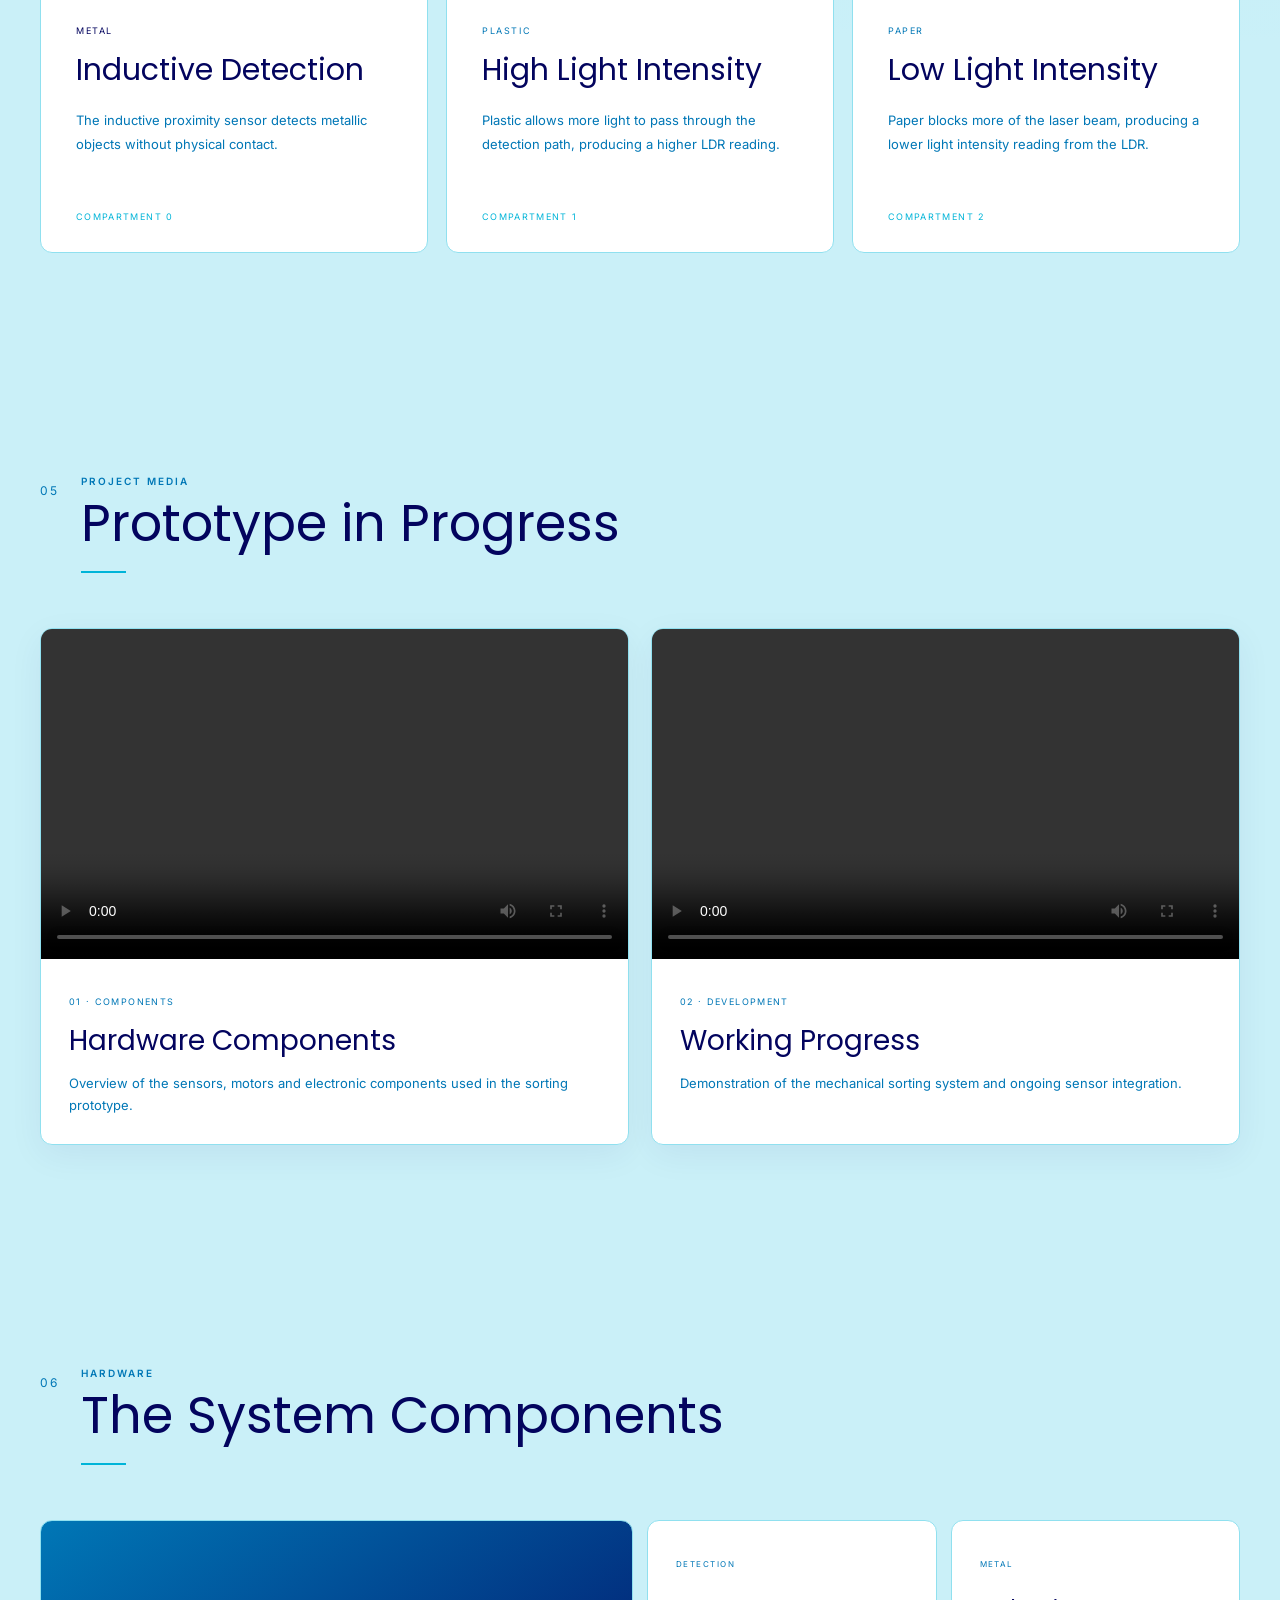
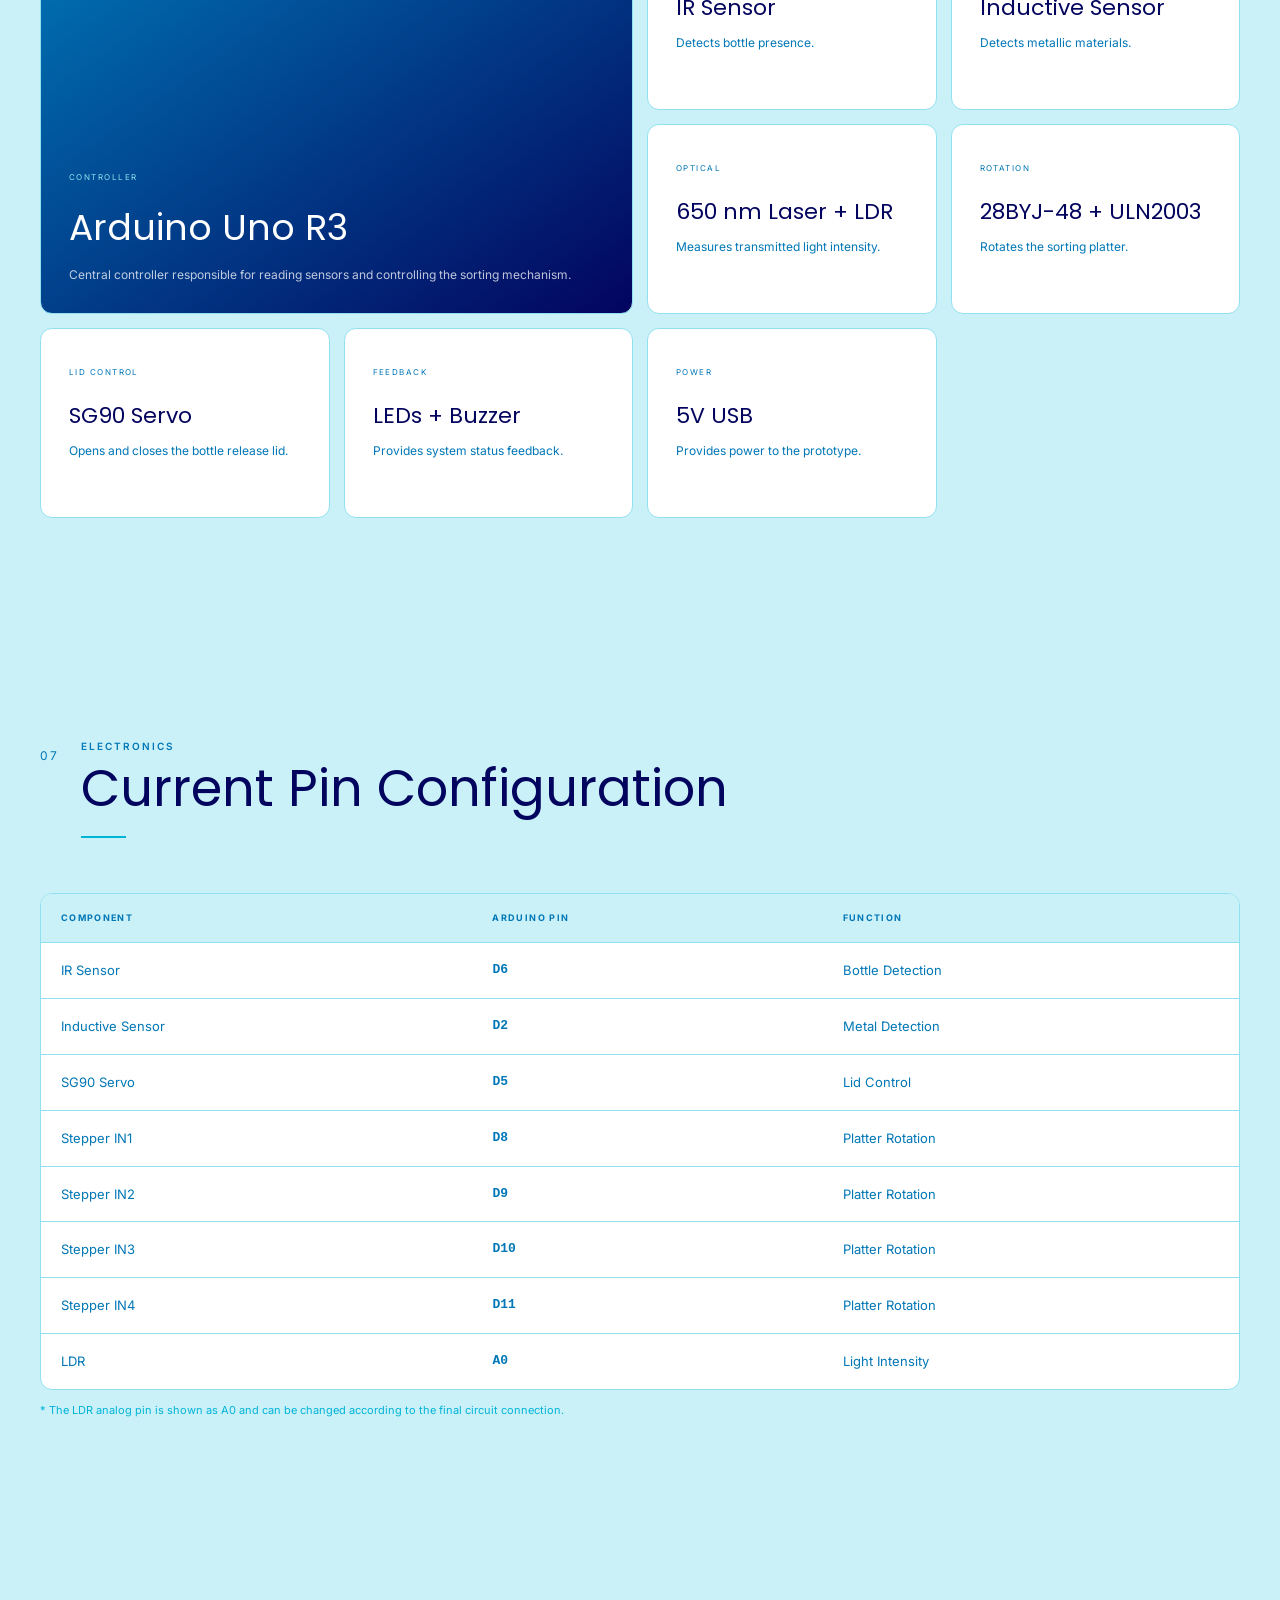
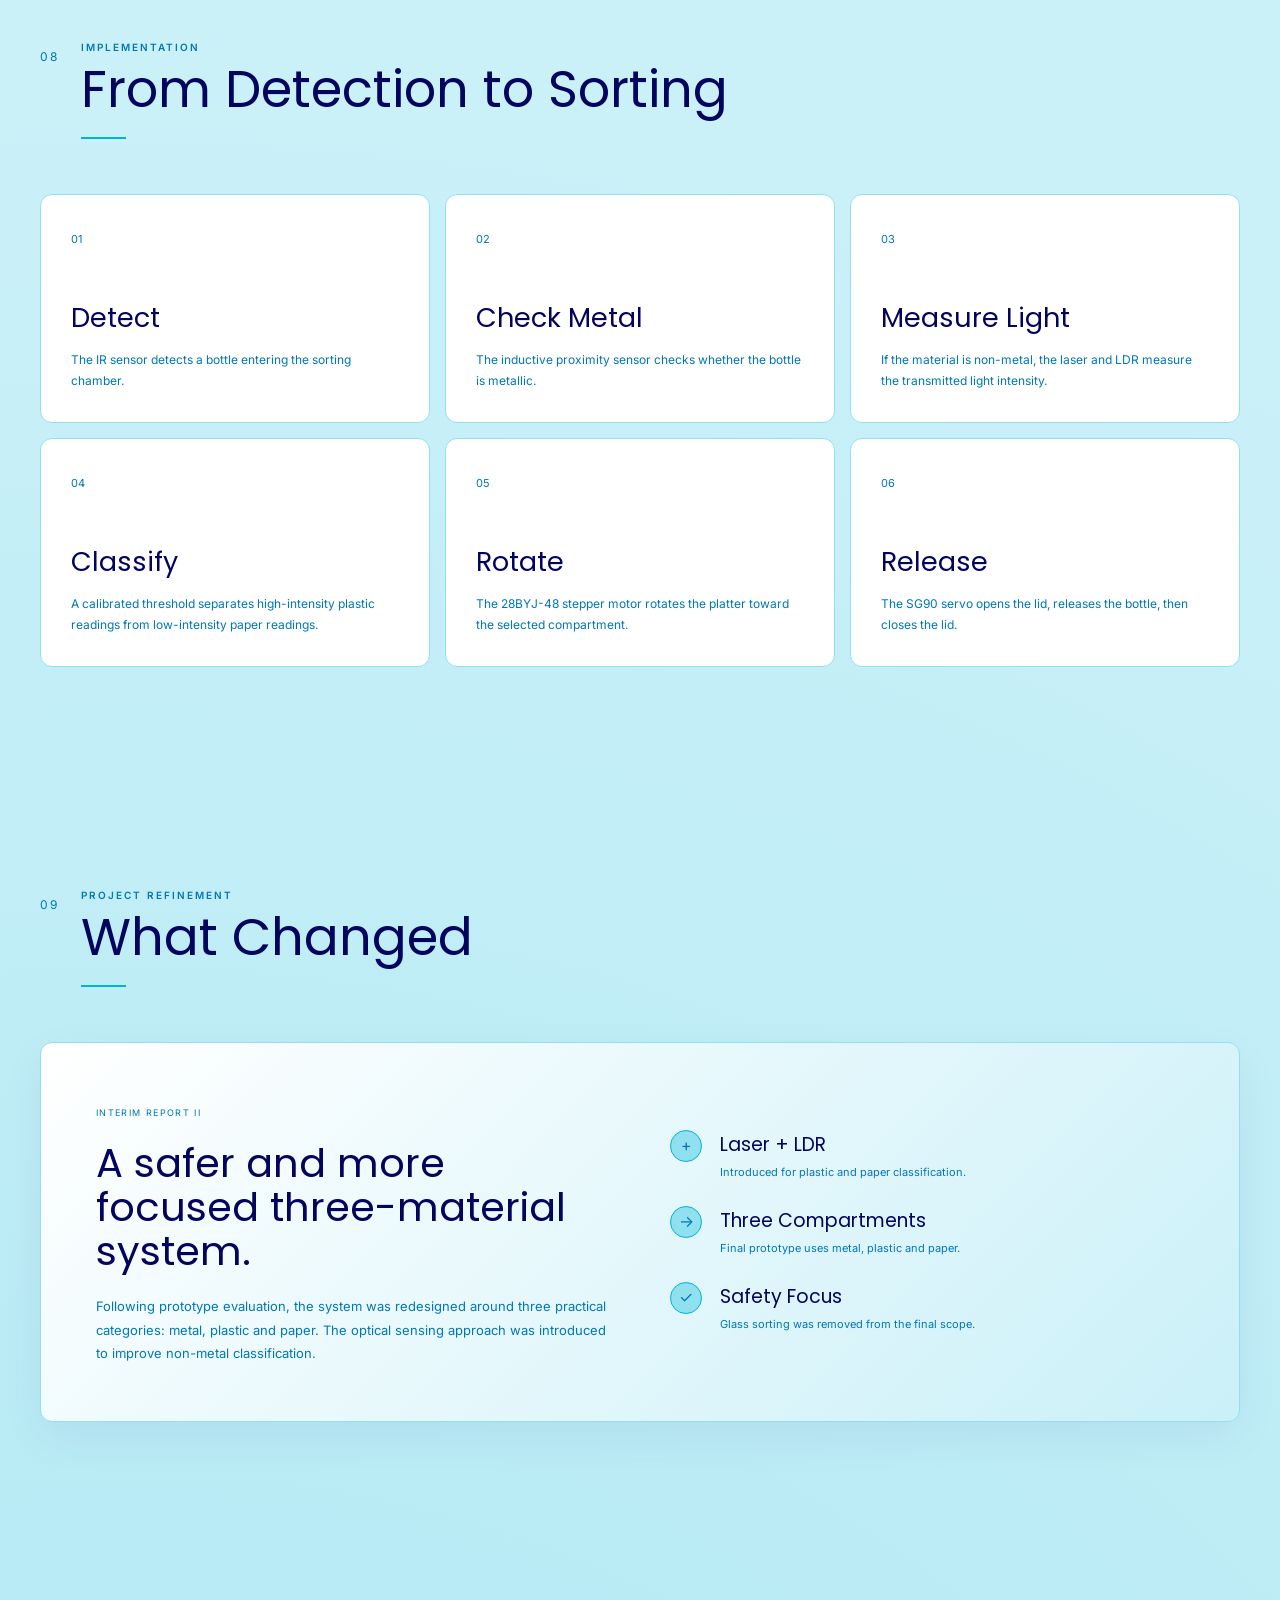
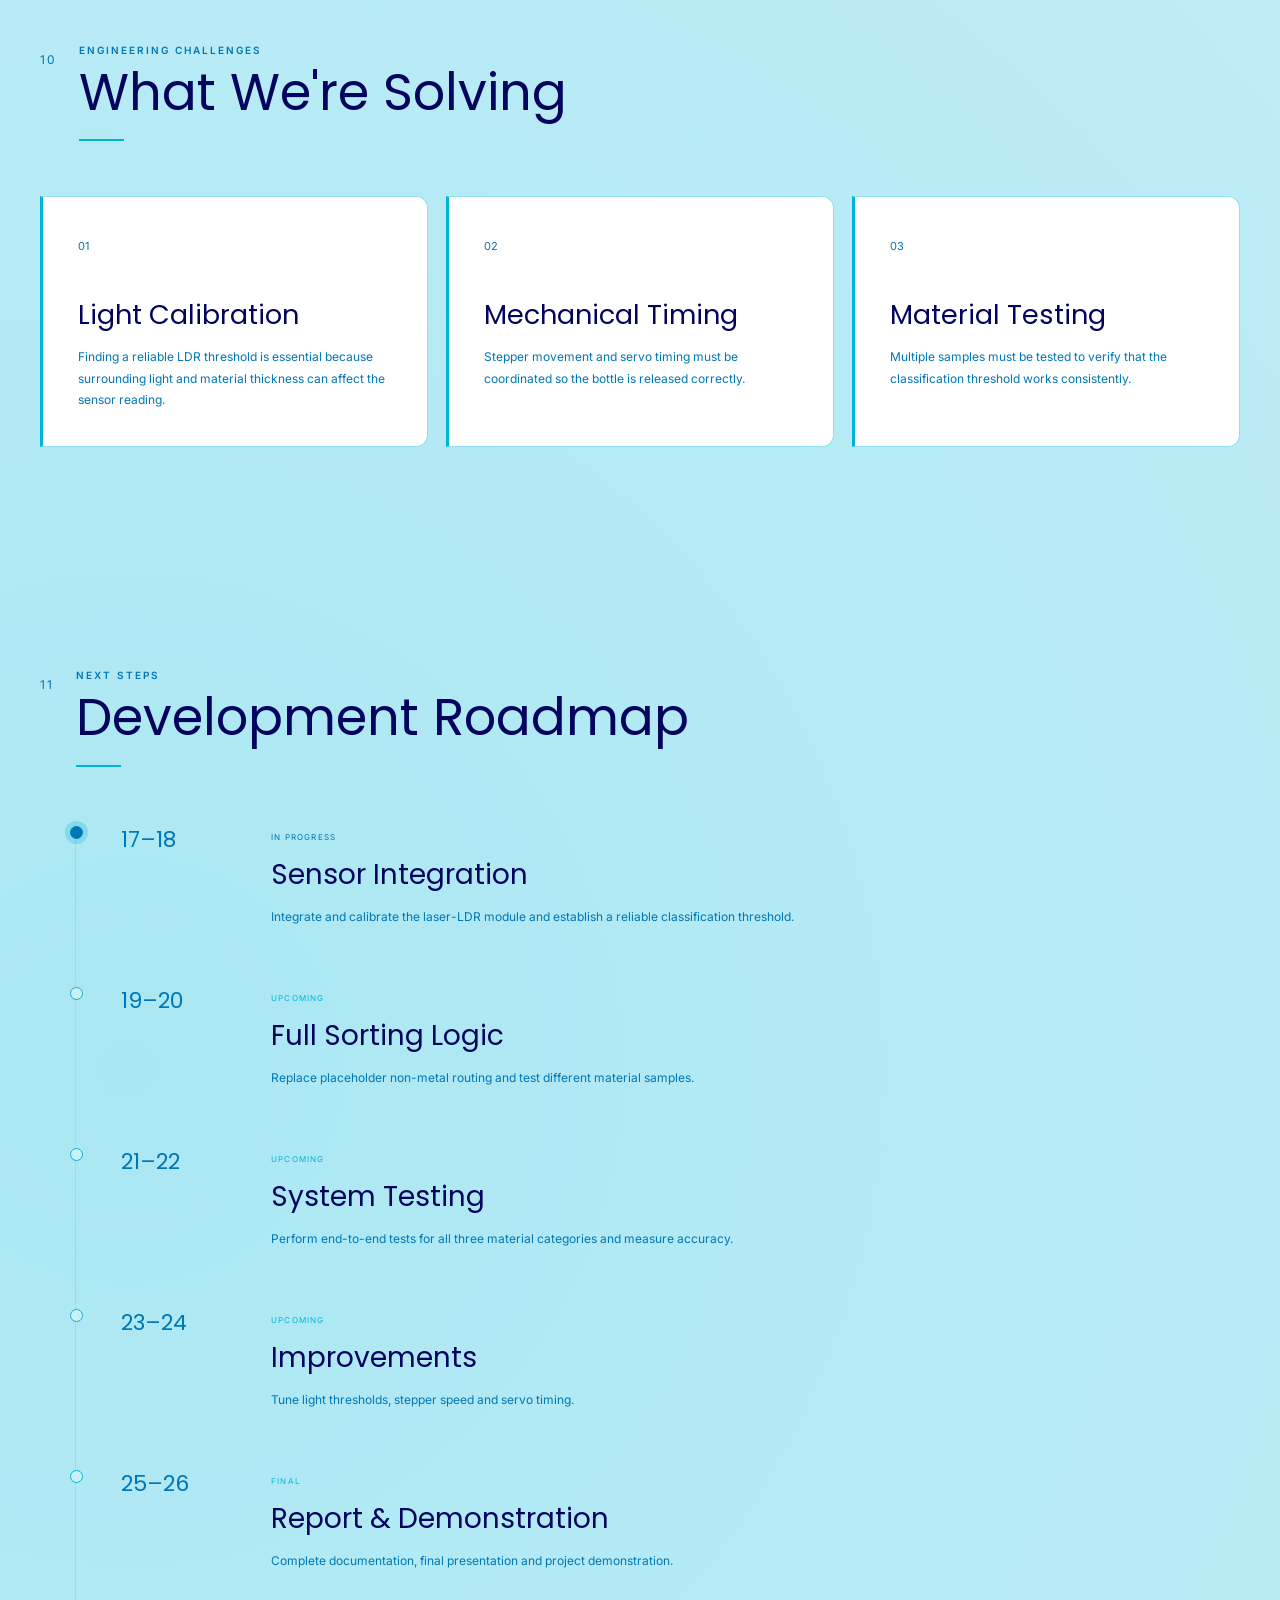
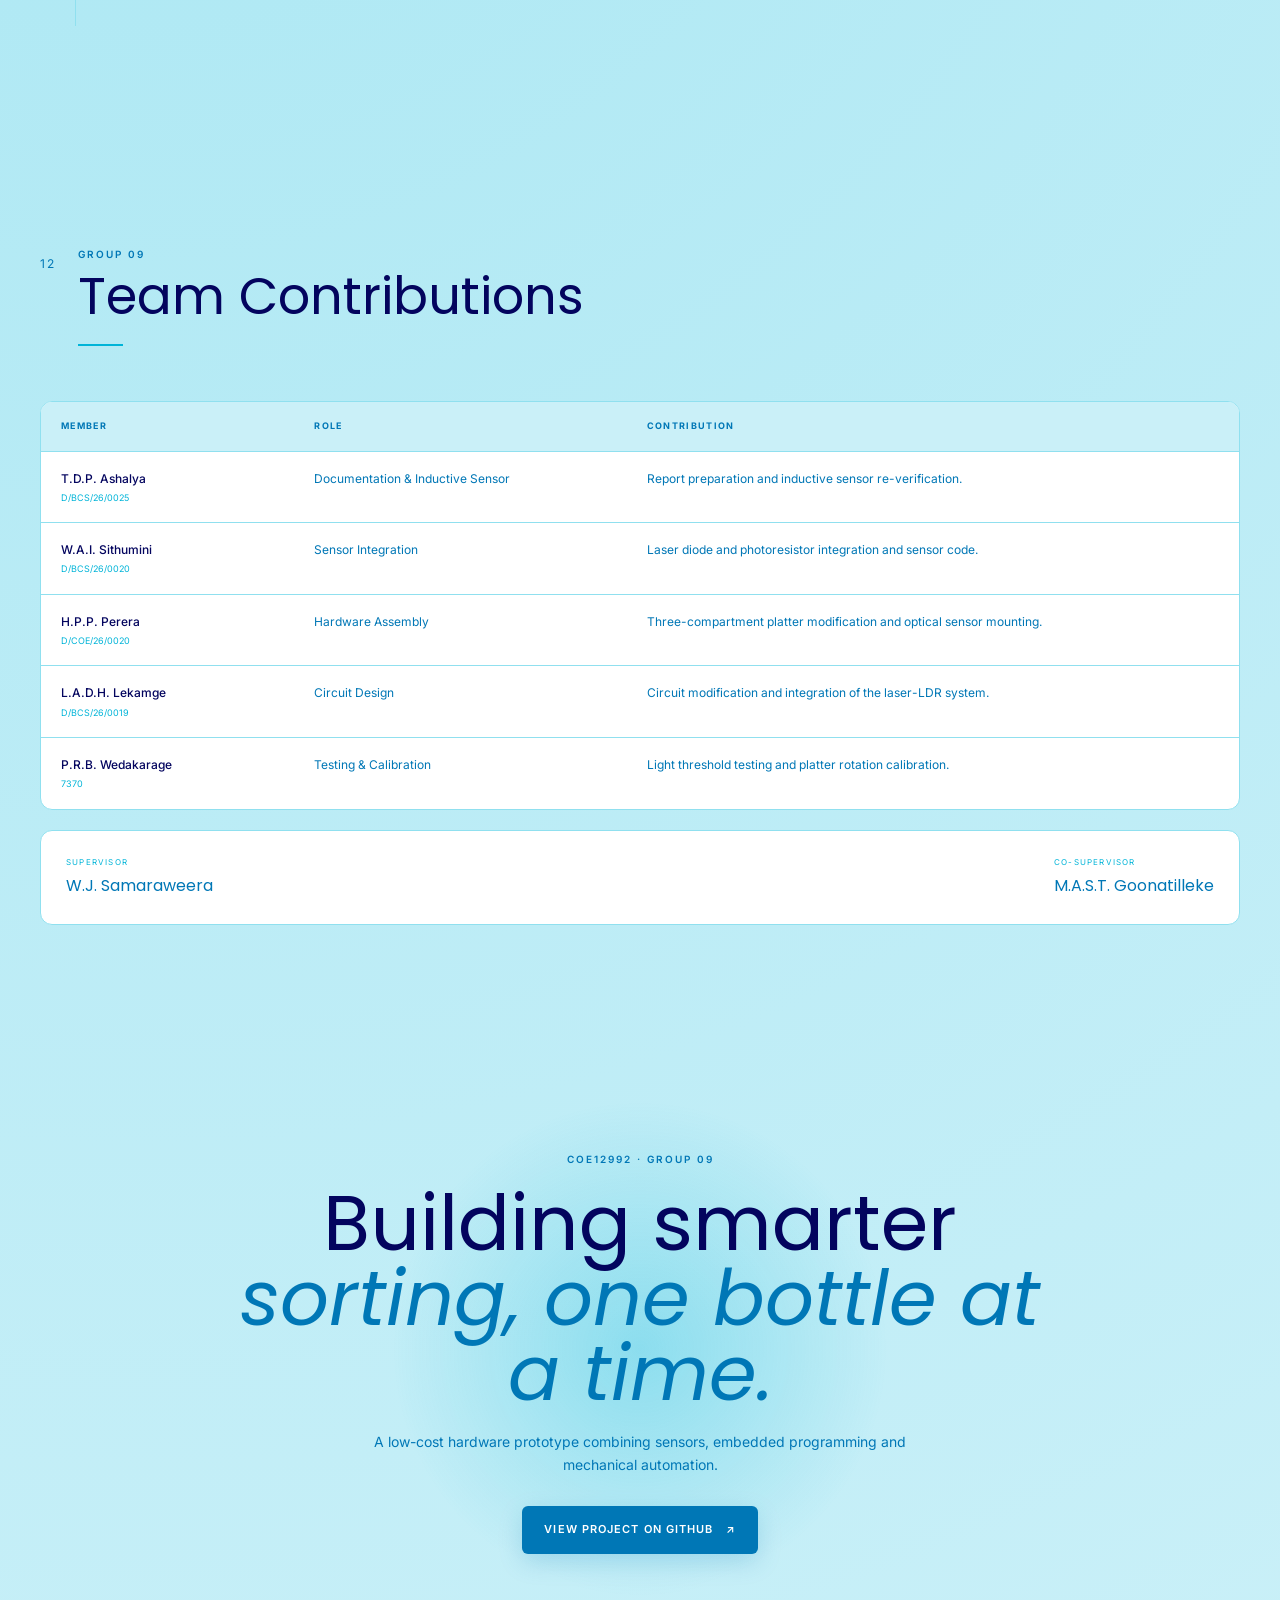
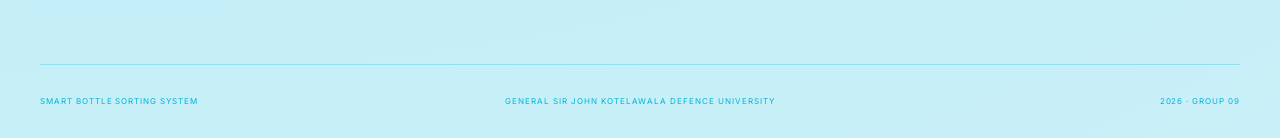
==== commit 081bf97a: "Update index.html" ====
--- a/index.html
+++ b/index.html
@@ -112,7 +112,7 @@
         <div class="project-image-frame">
 
             <img
-                src="assests/smart-bottle.jpg"
+                src="smart-bottle.jpg"
                 alt="Smart Bottle Sorting System prototype"
             >
 
@@ -513,7 +513,7 @@
                 <video controls preload="metadata">
 
                     <source
-                        src="assets/bottle-components.mp4"
+                        src="bottle-components.mp4"
                         type="video/mp4"
                     >
 
@@ -546,7 +546,7 @@
                 <video controls preload="metadata">
 
                     <source
-                        src="assets/bottle-working-progress.mp4"
+                        src="bottle-working-progress.mp4"
                         type="video/mp4"
                     >
 
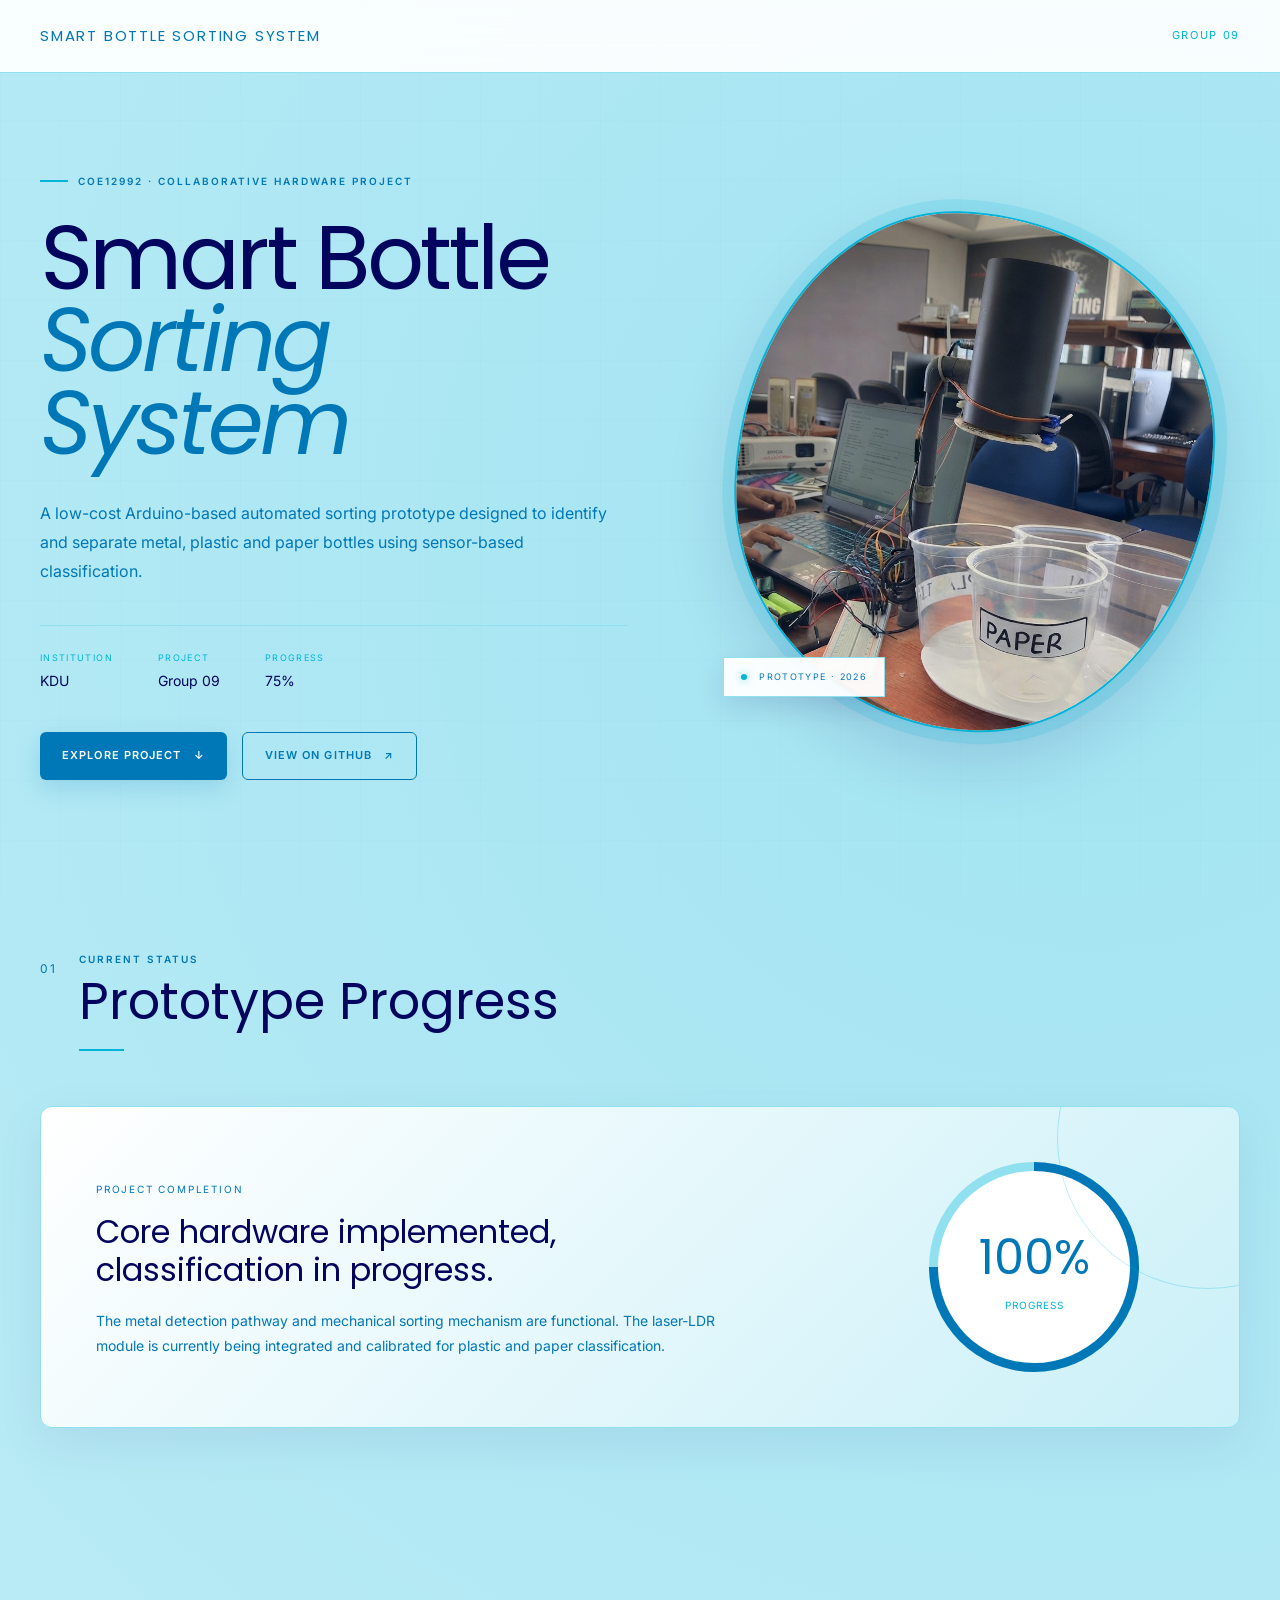
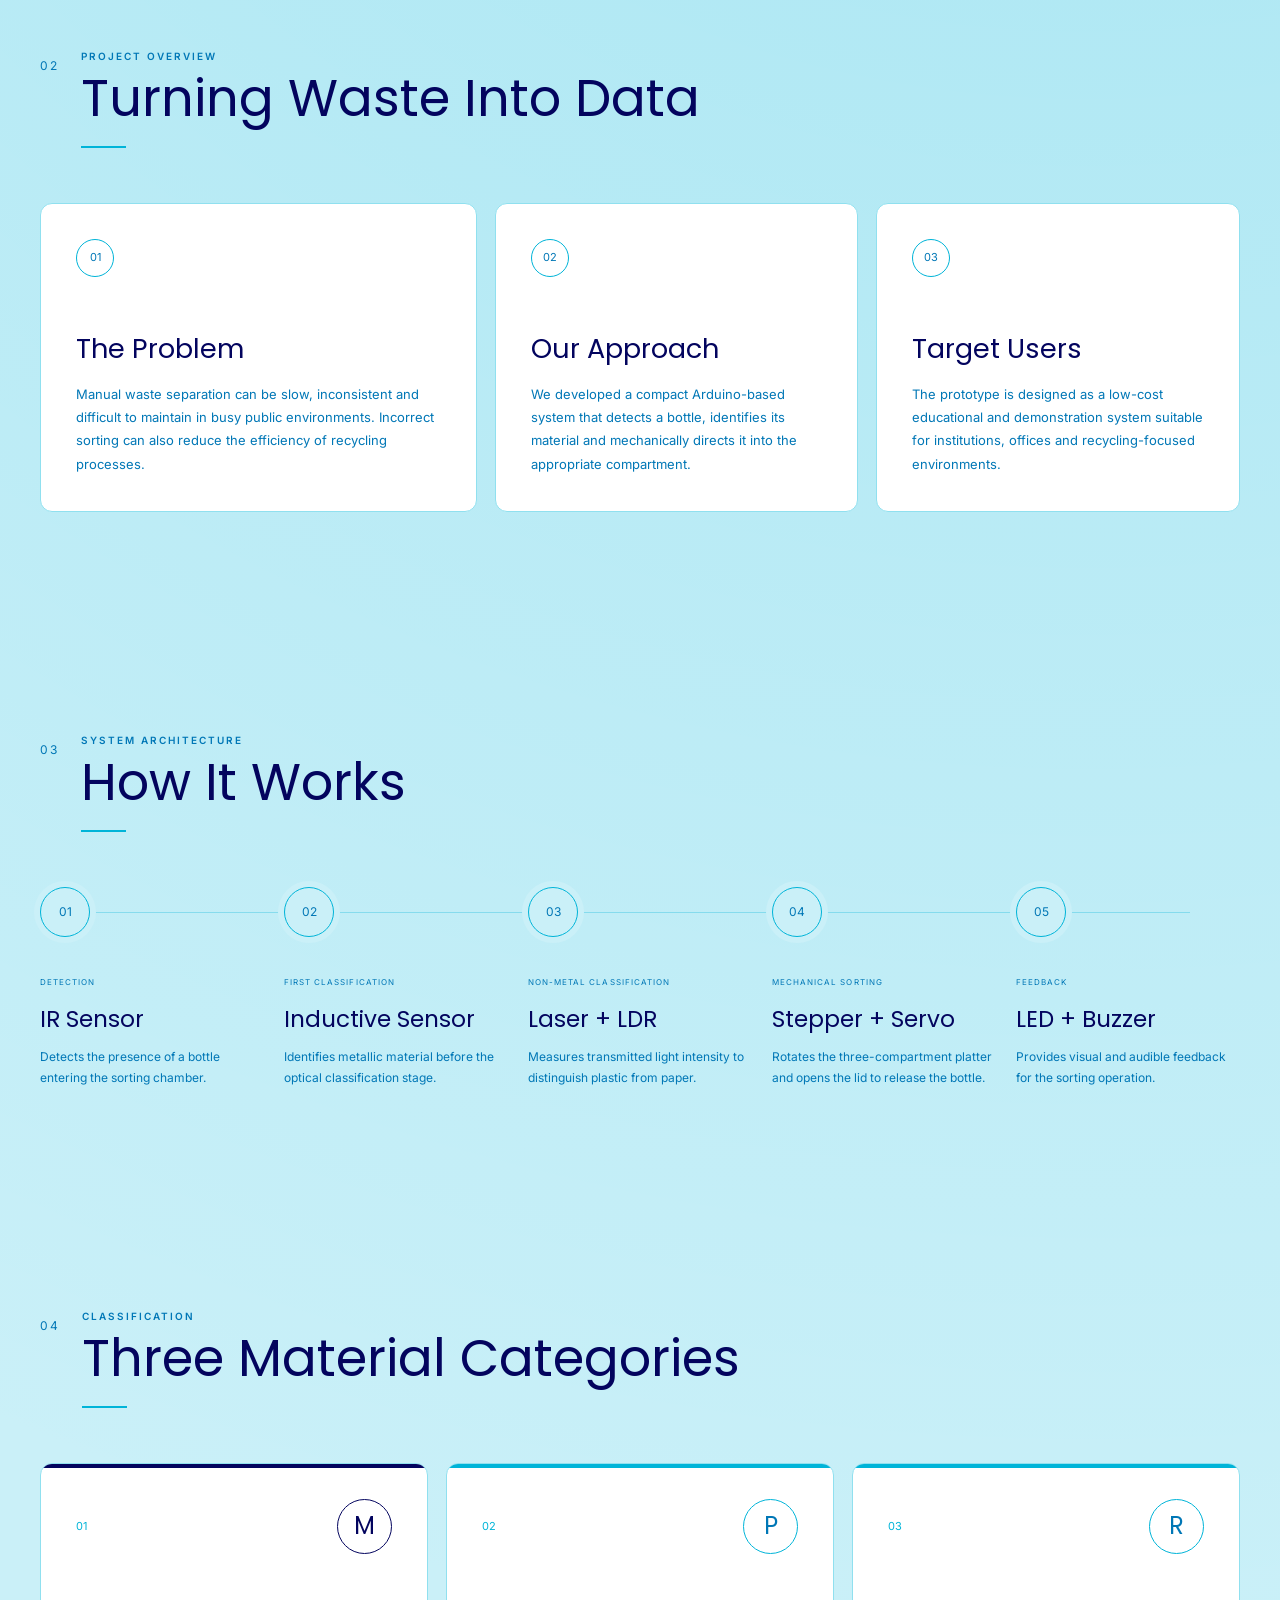
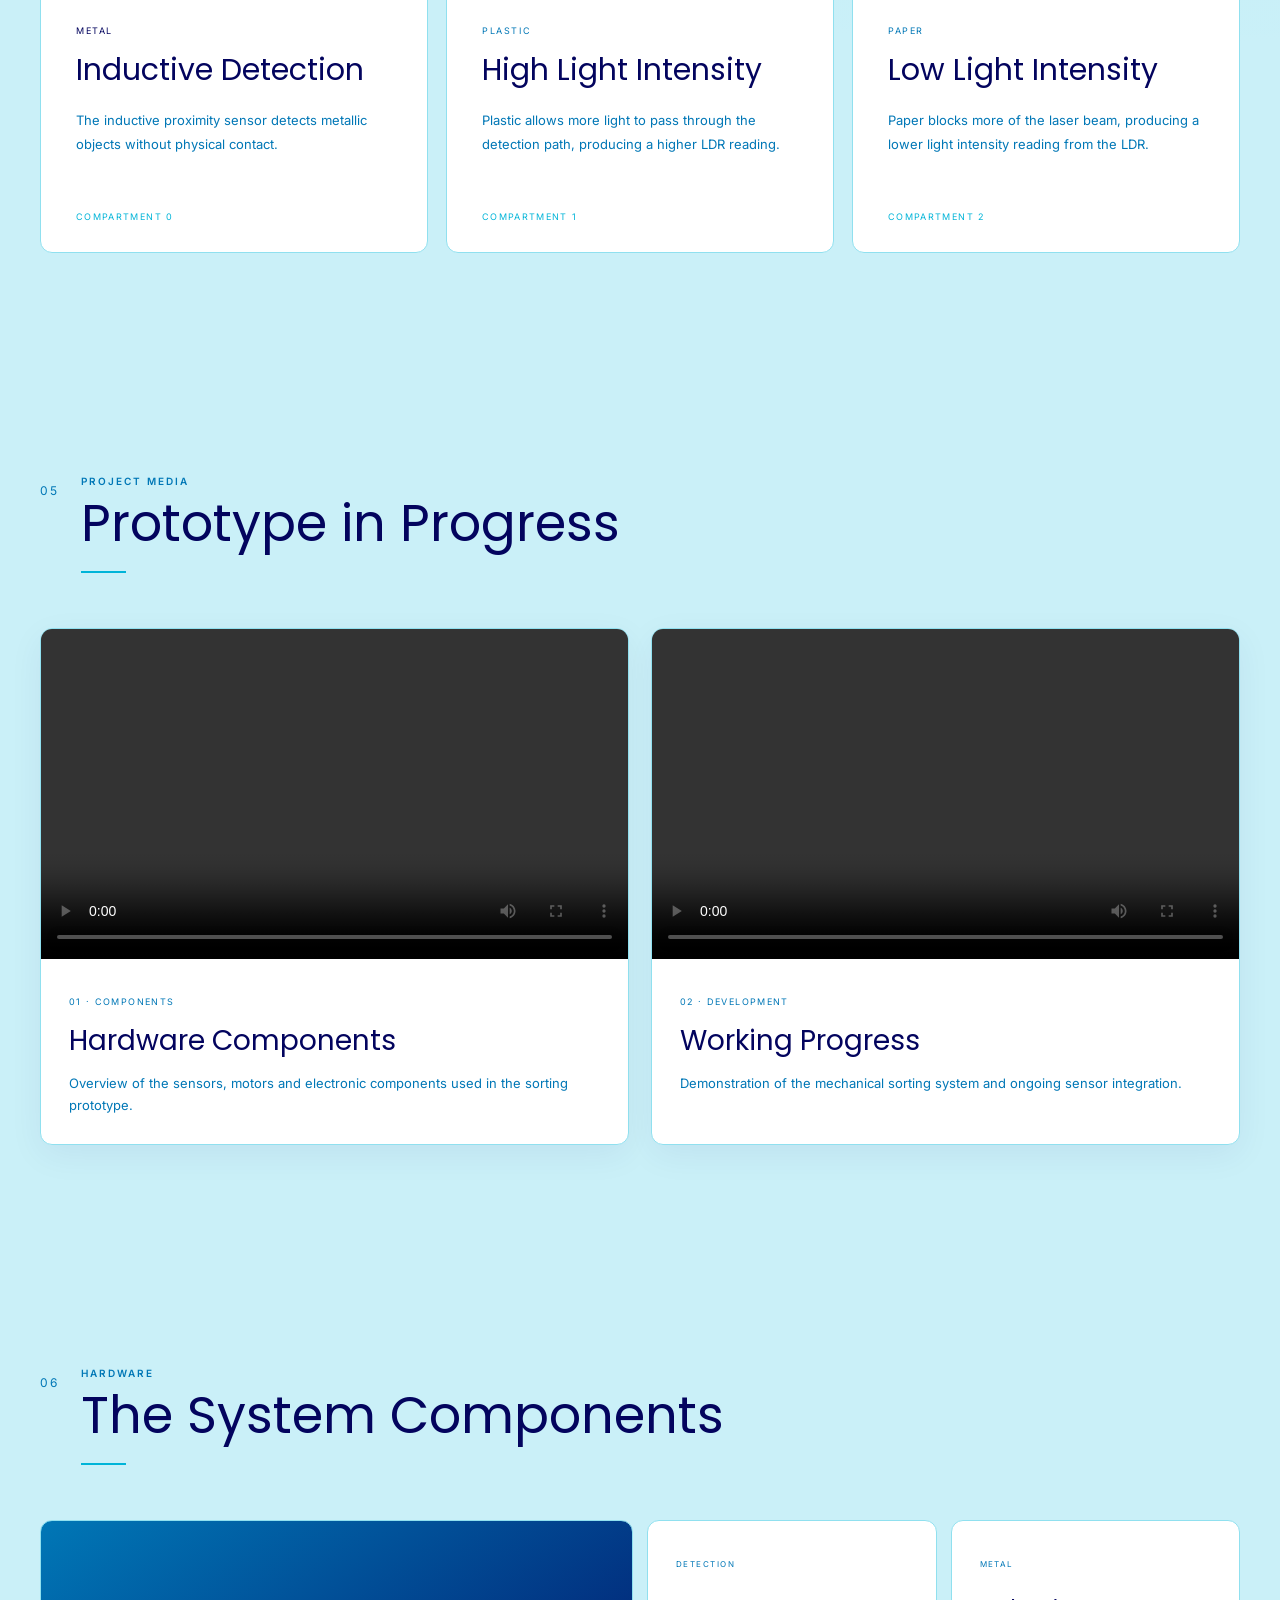
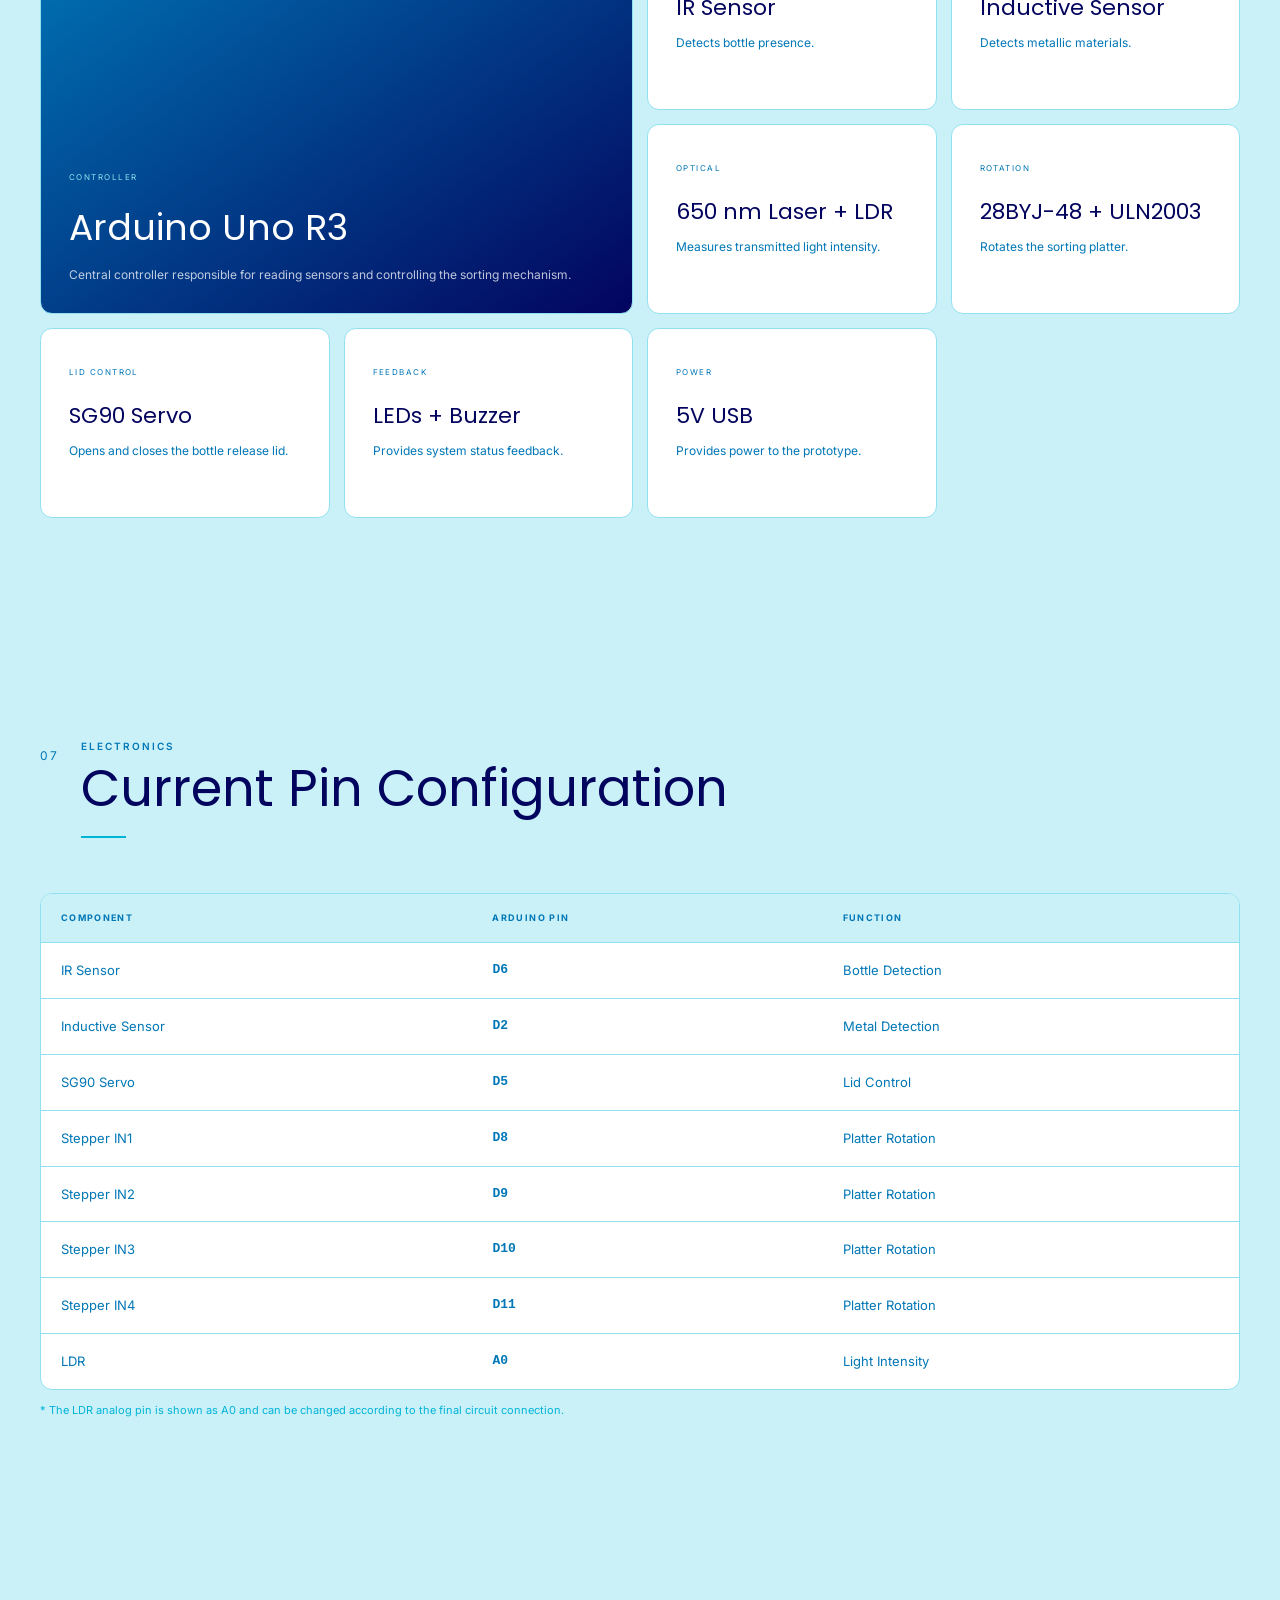
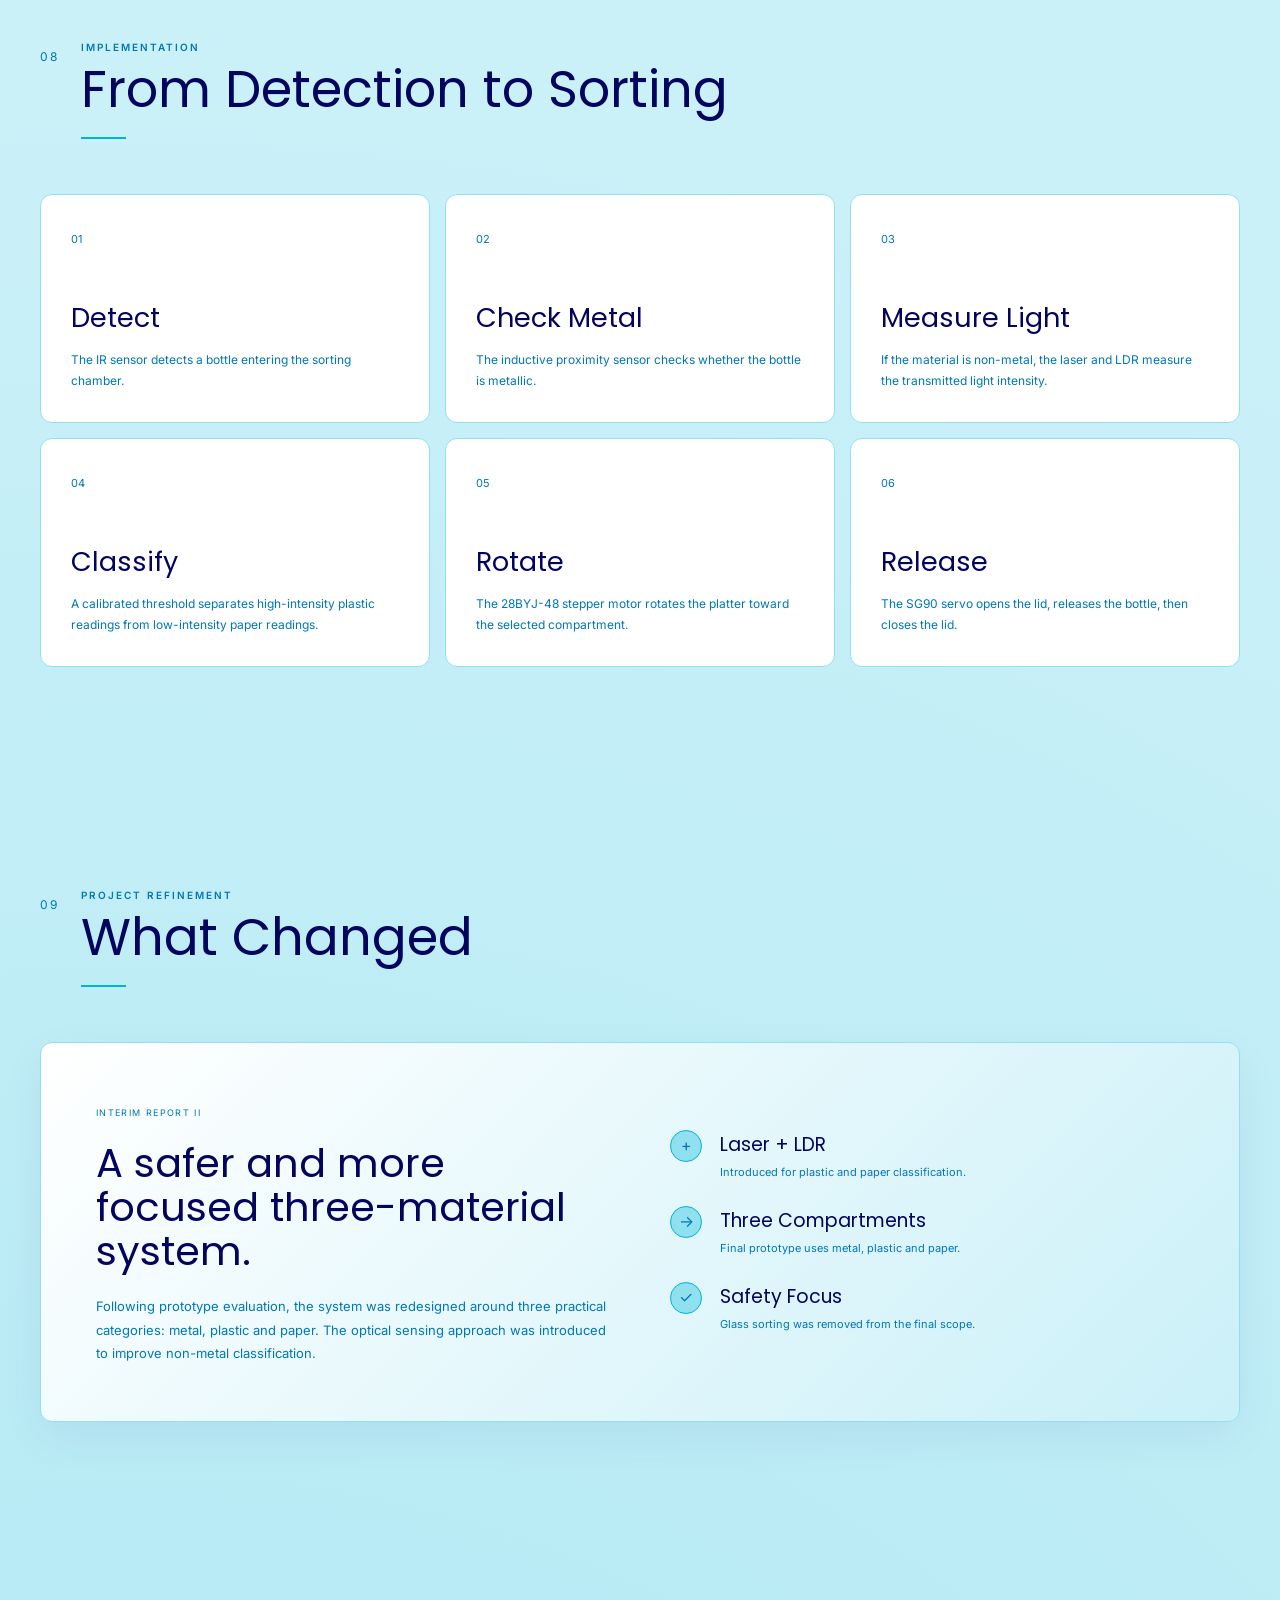
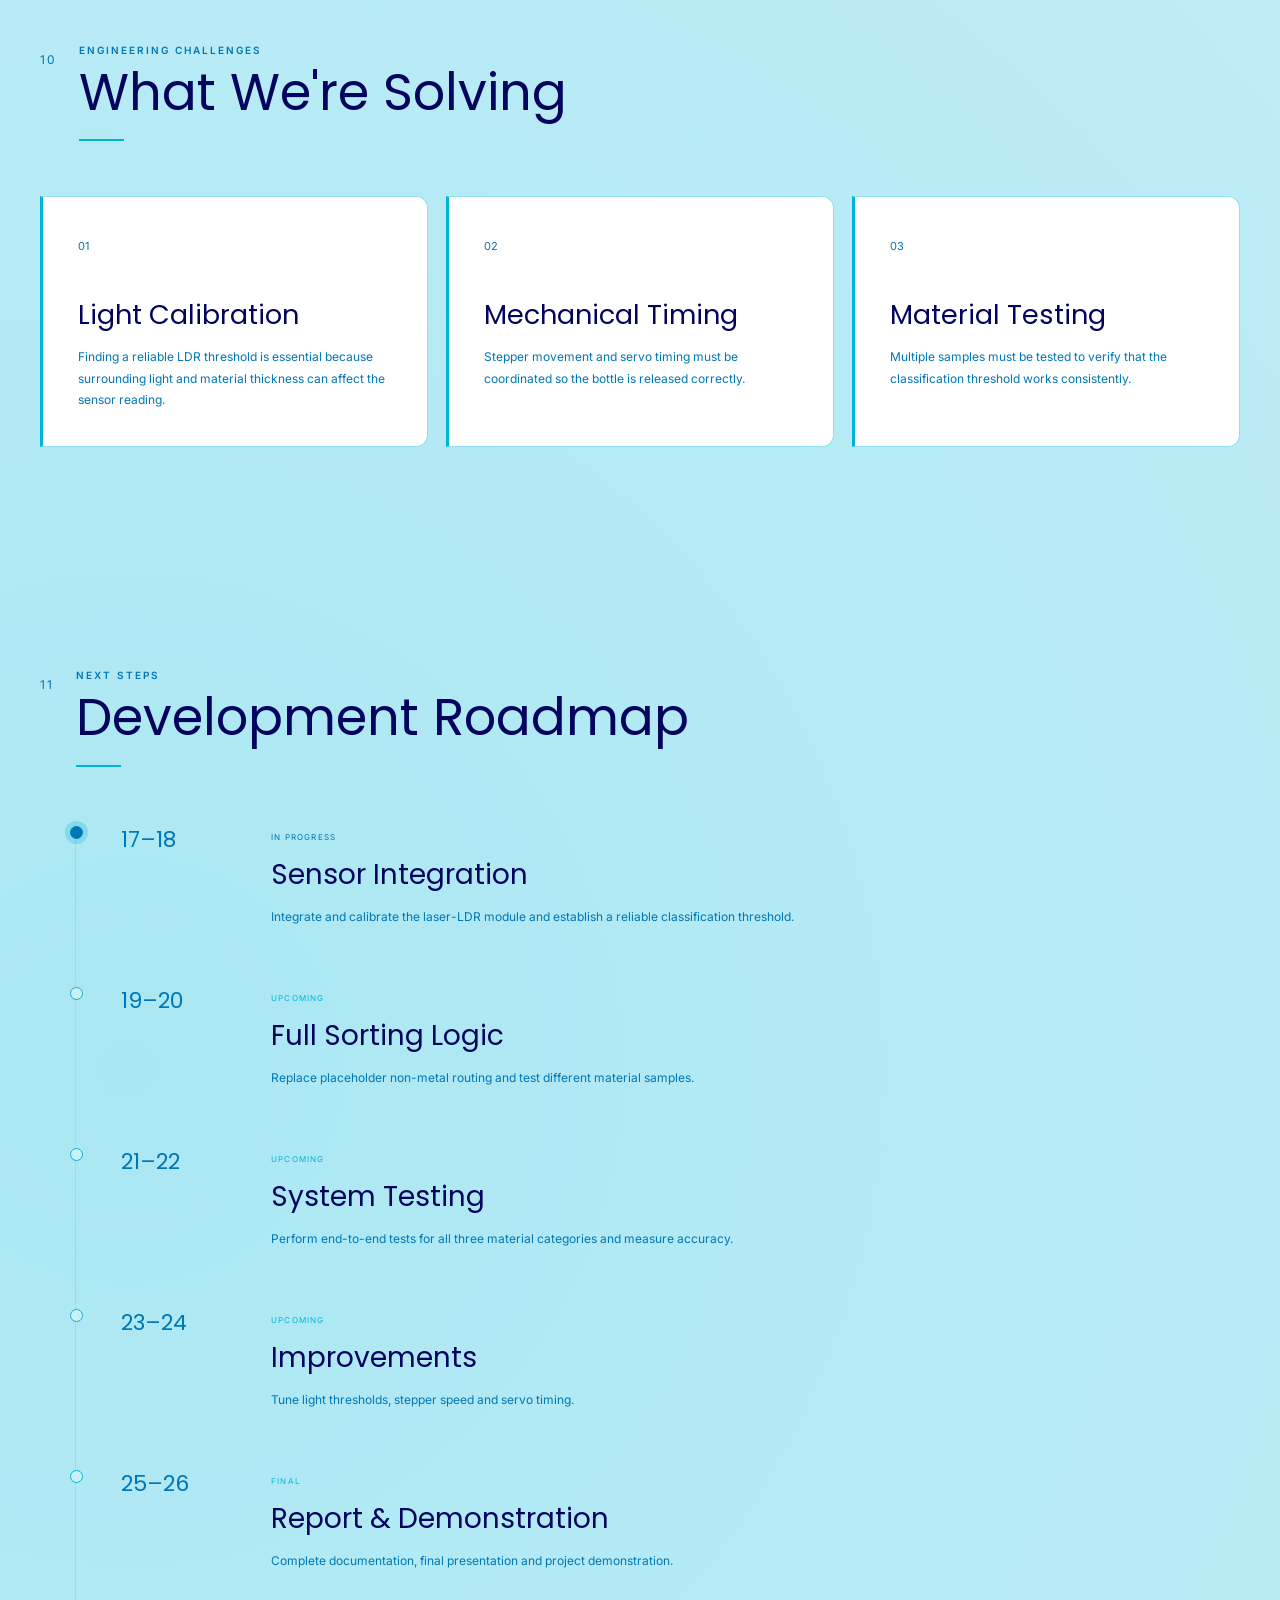
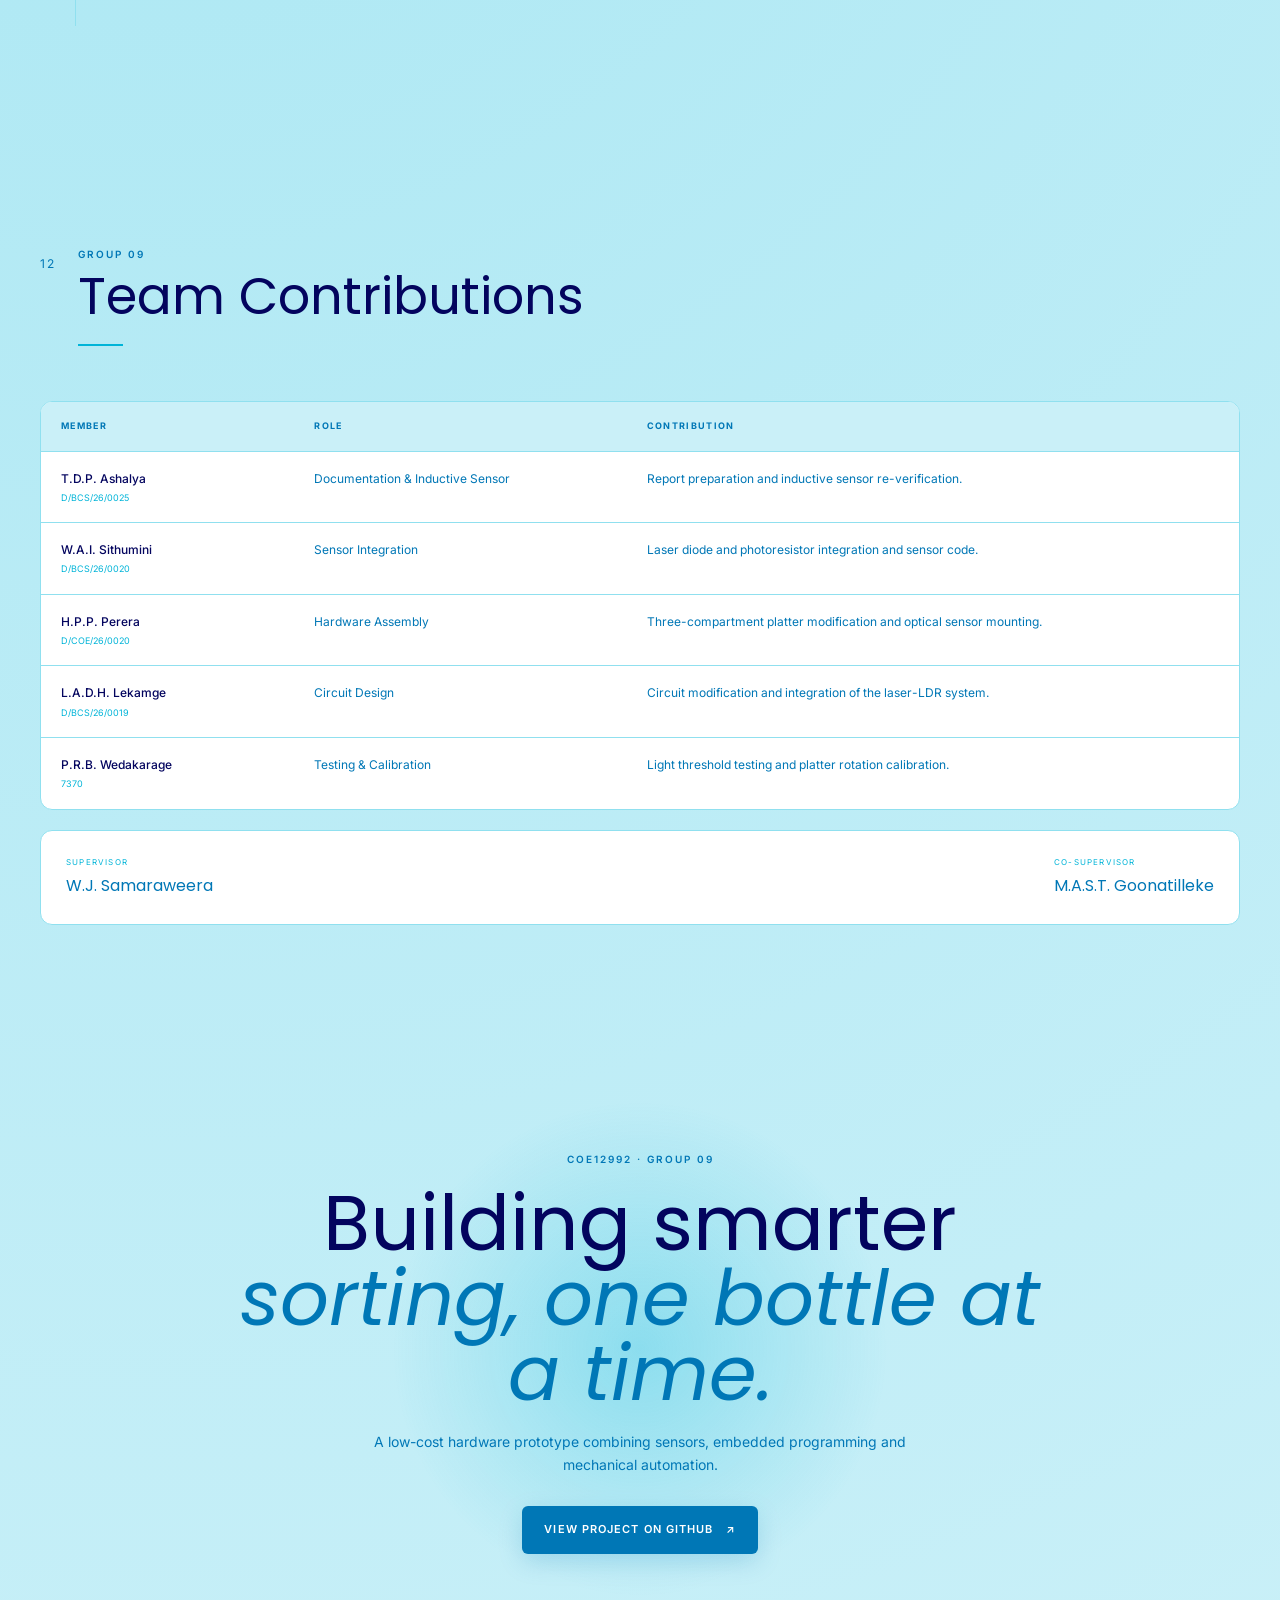
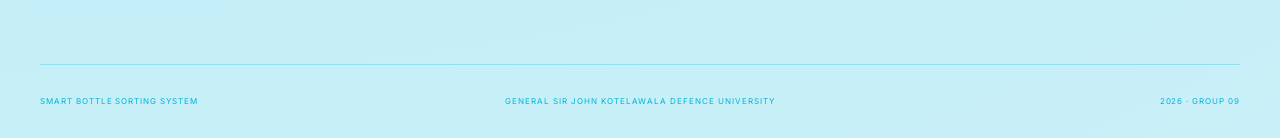
==== commit e3c02c79: "Update index.html" ====
--- a/index.html
+++ b/index.html
@@ -173,7 +173,7 @@
         <div class="progress-circle">
 
             <div class="progress-circle-inner">
-                <strong>75%</strong>
+                <strong>100%</strong>
                 <span>Progress</span>
             </div>
 
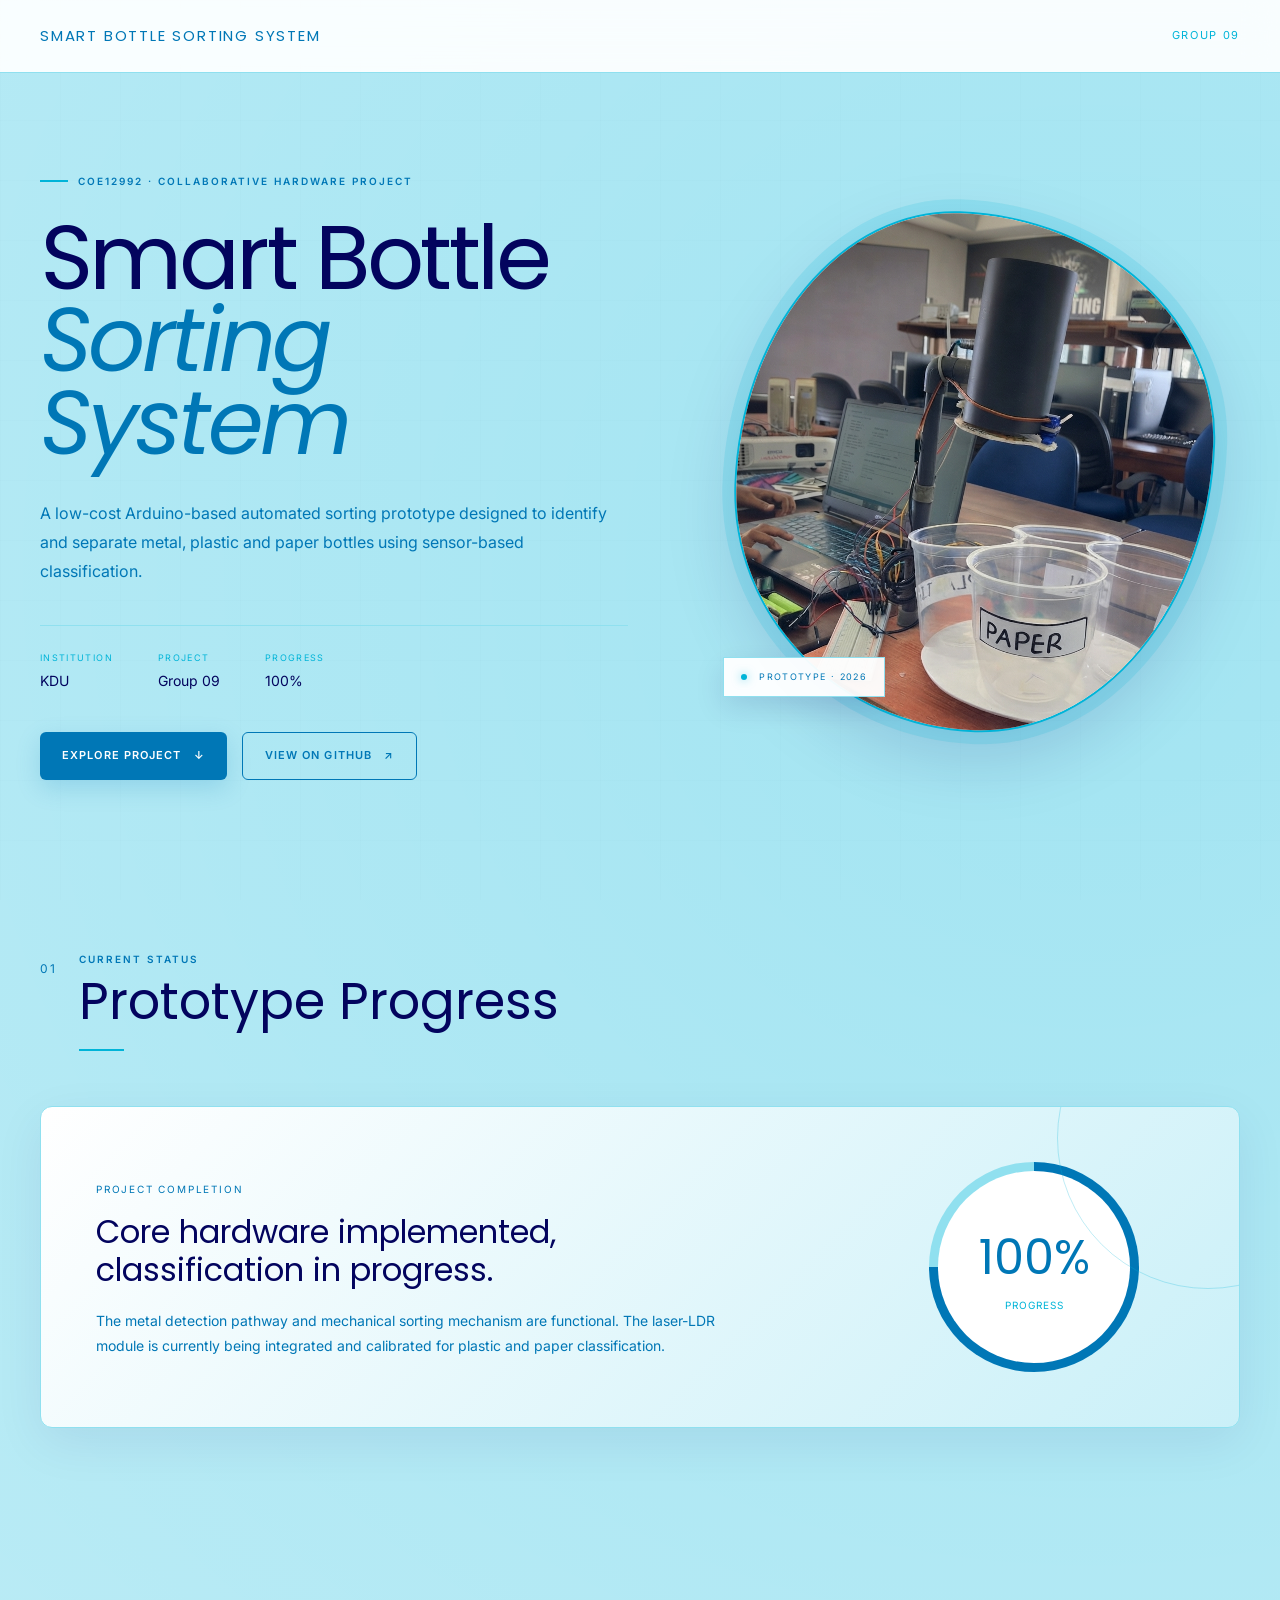
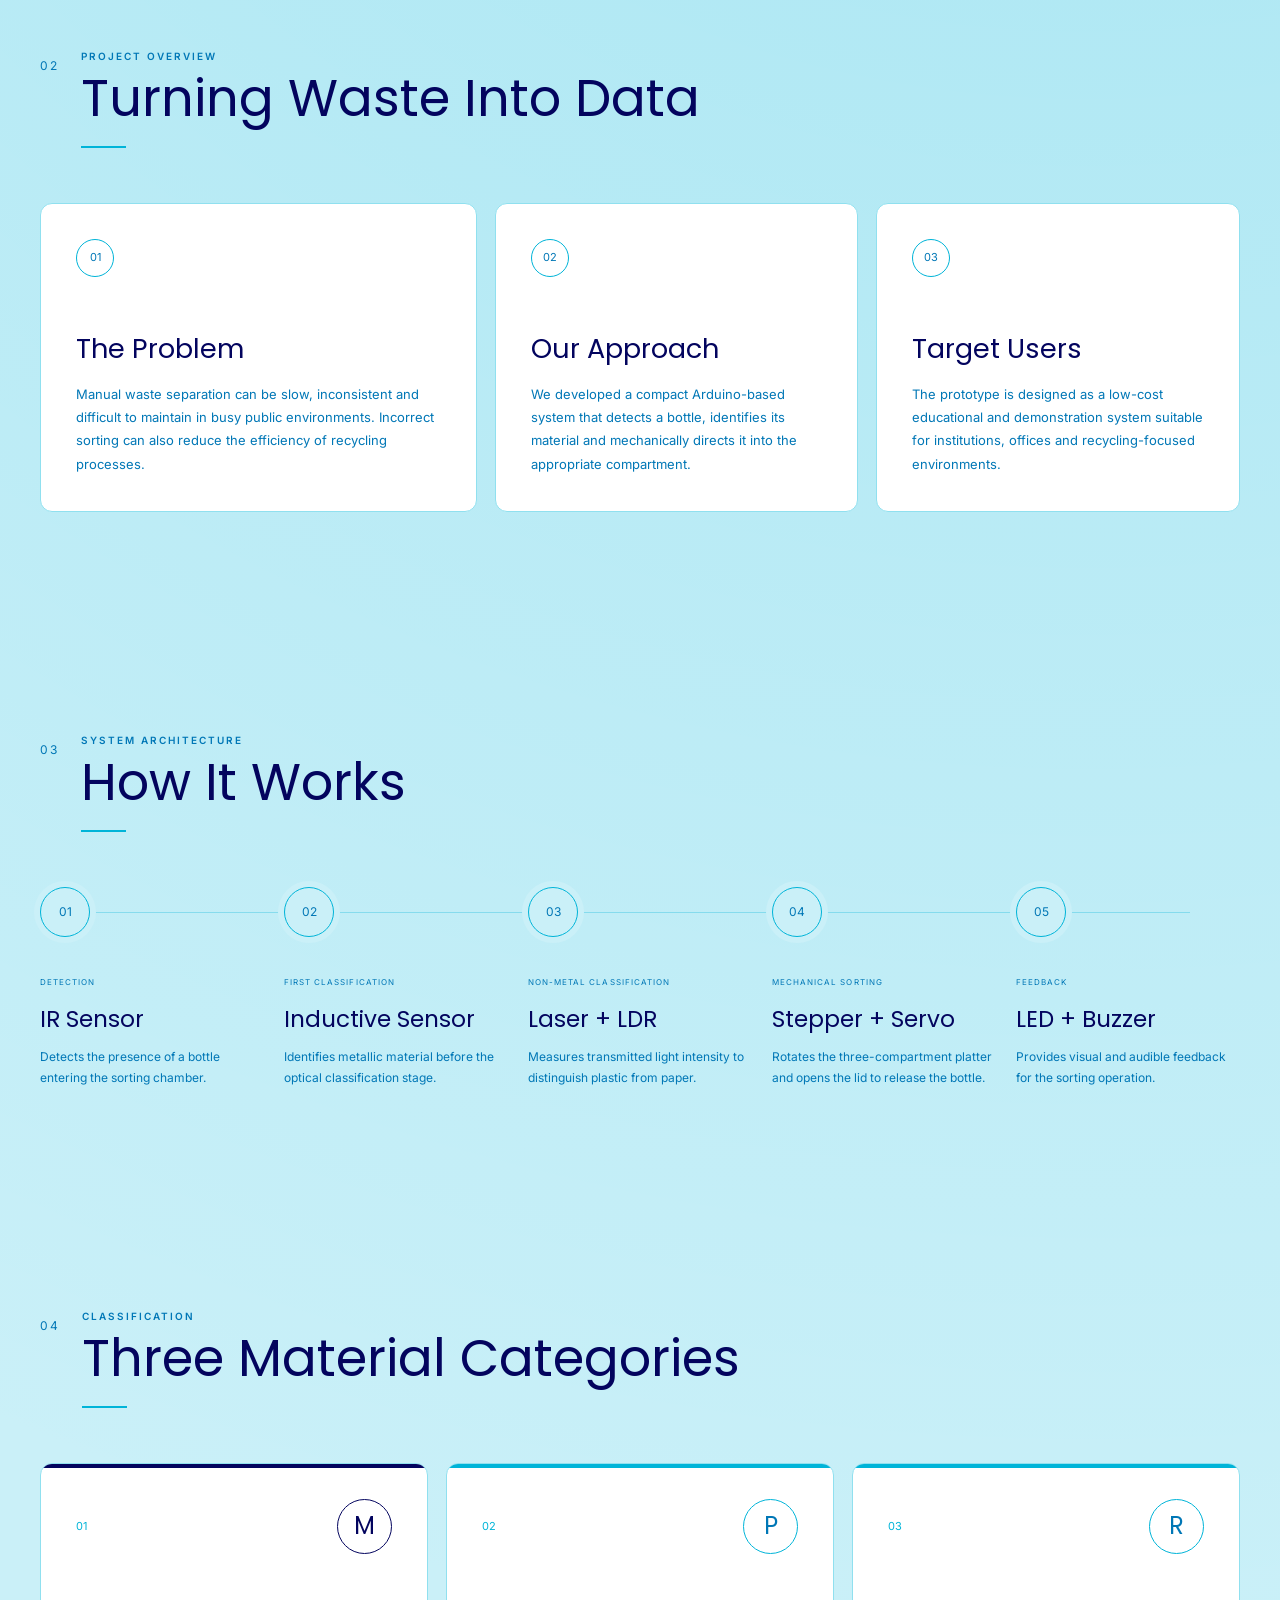
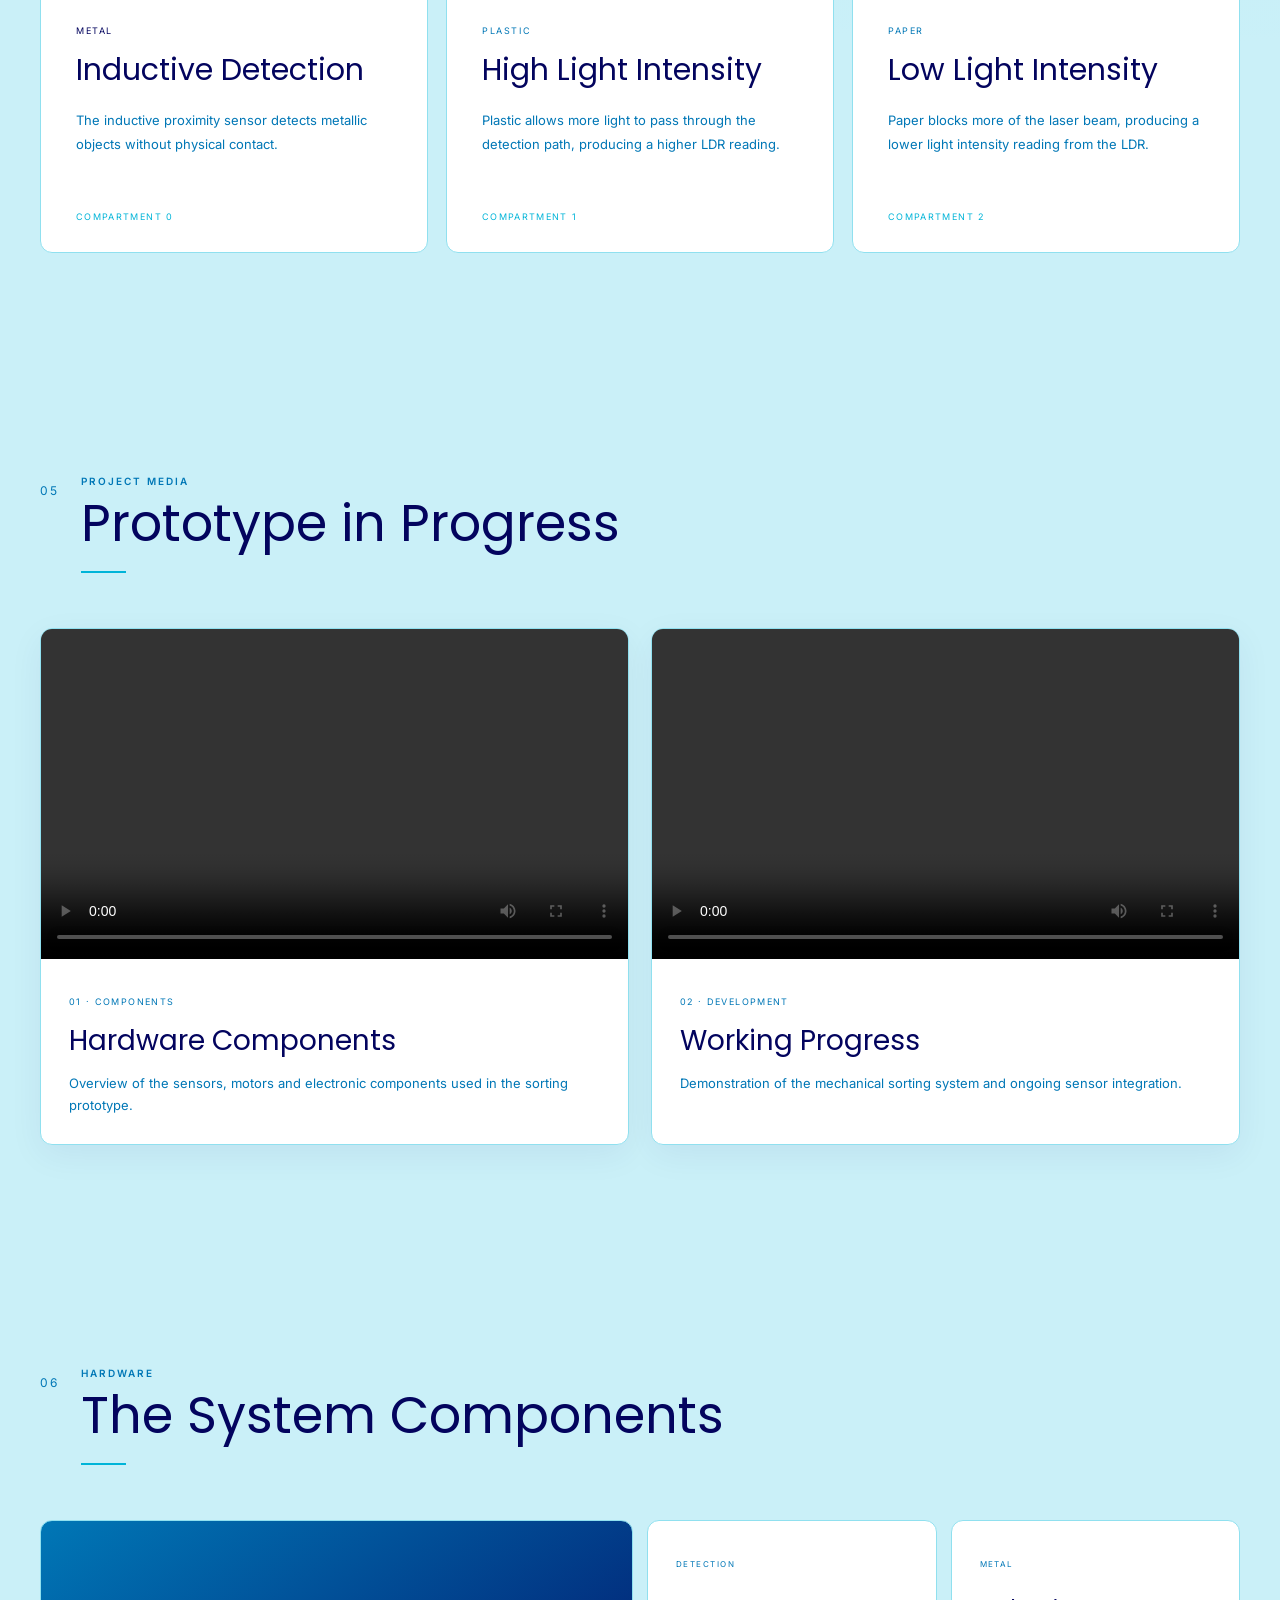
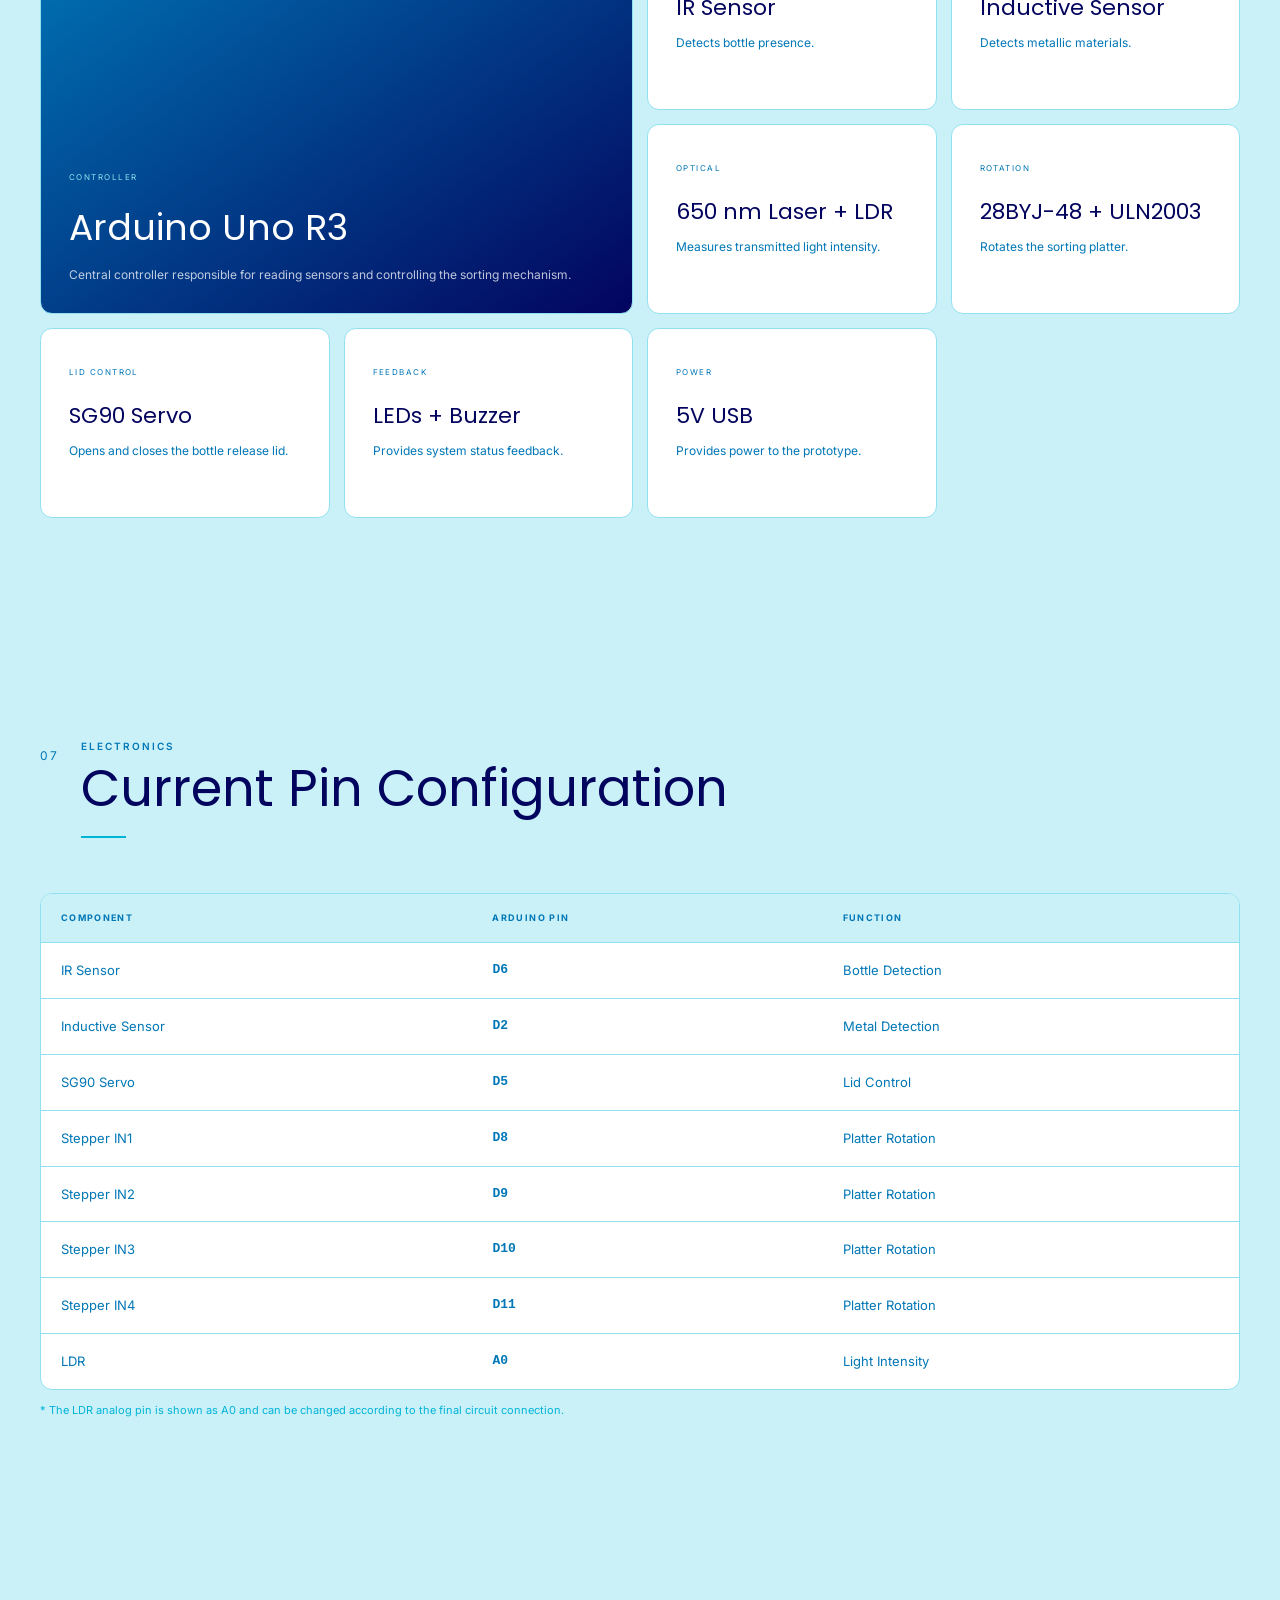
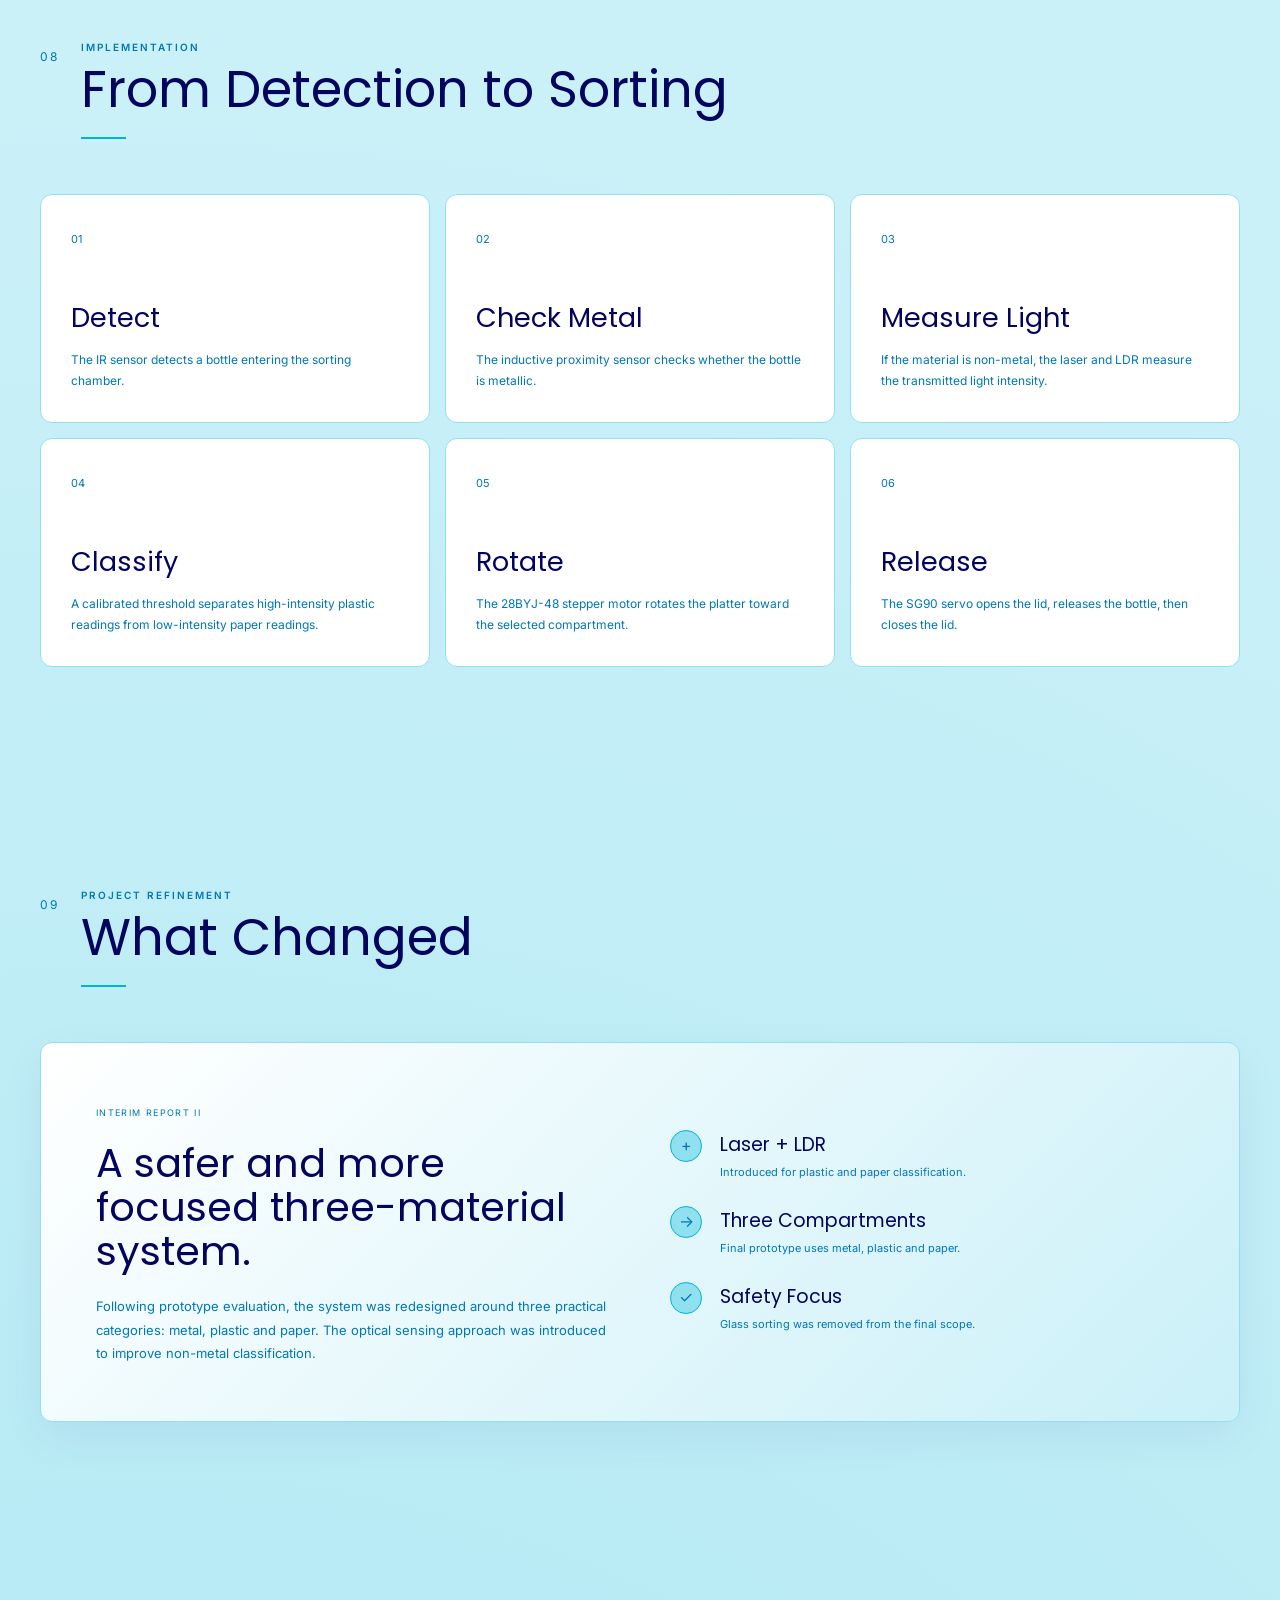
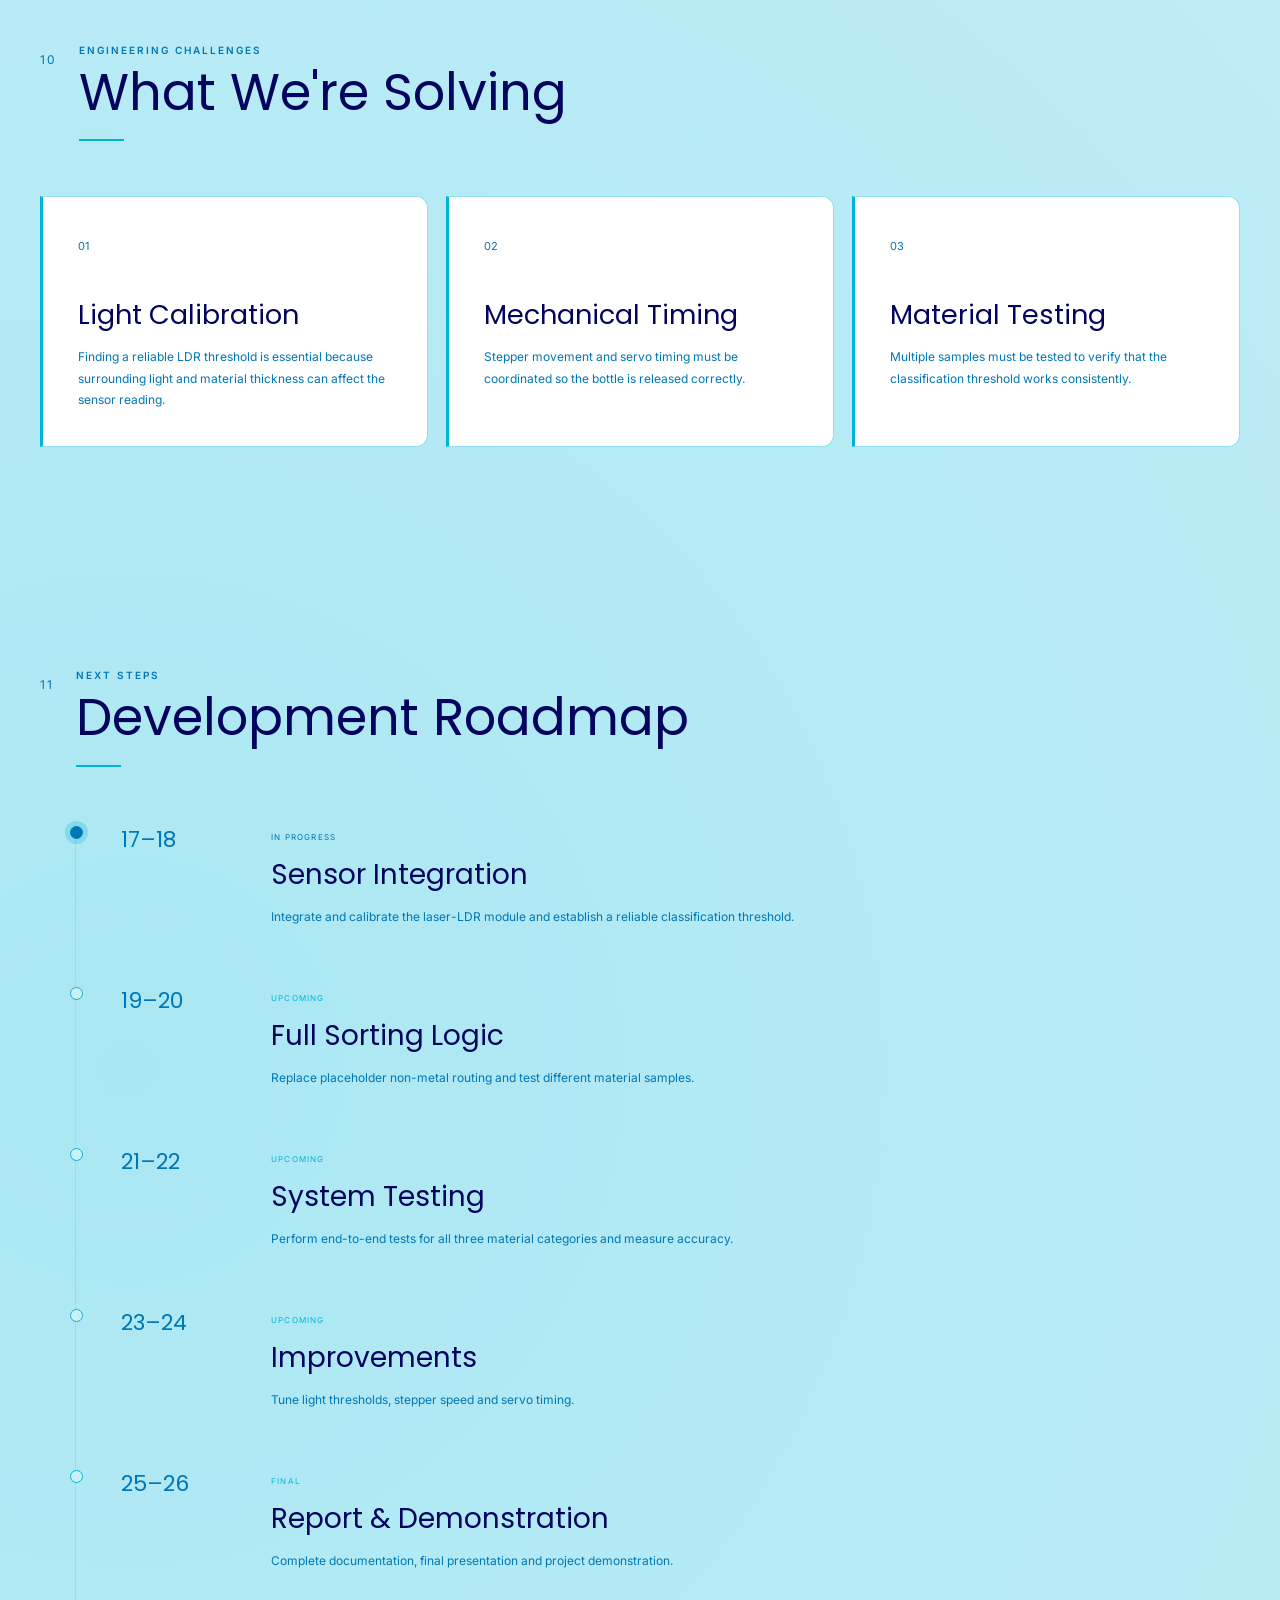
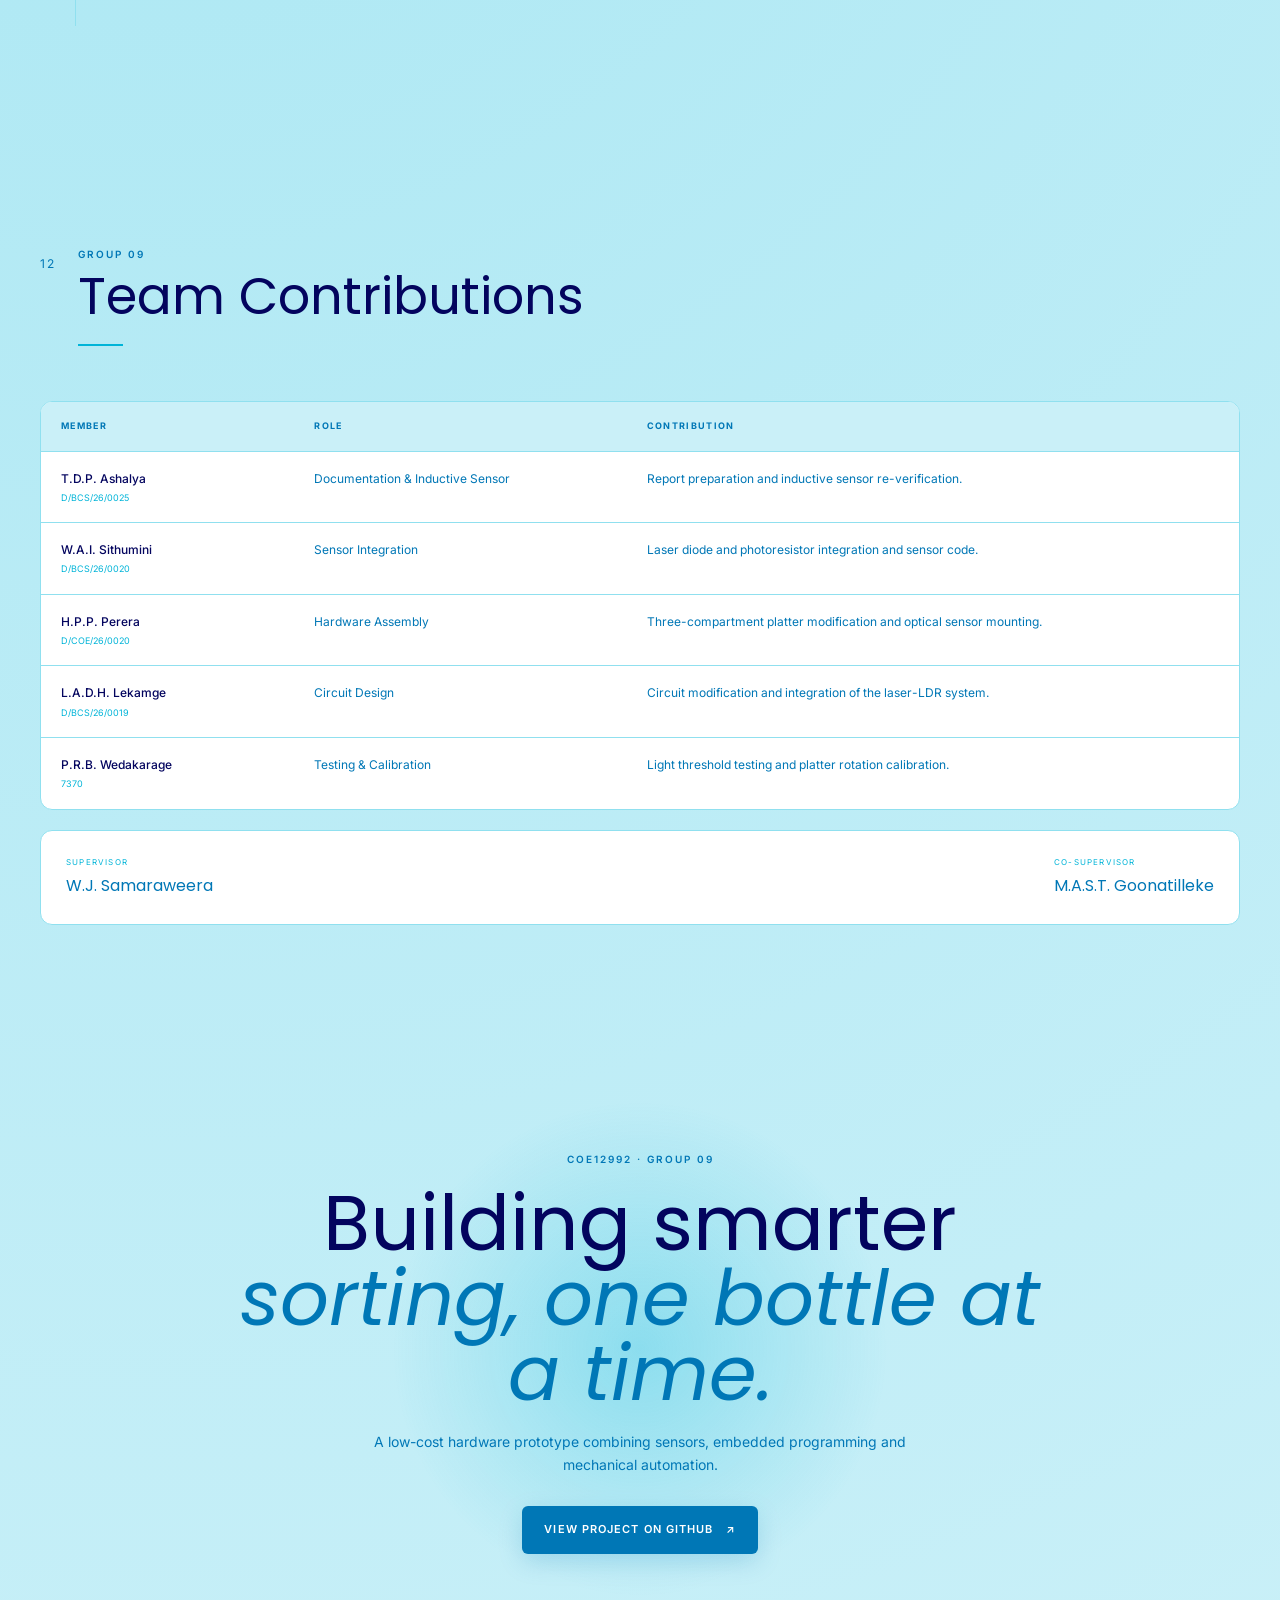
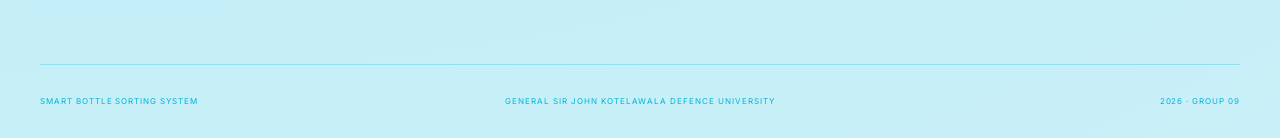
==== commit c51dc439: "Update index.html" ====
--- a/index.html
+++ b/index.html
@@ -76,7 +76,7 @@
 
             <div class="meta-item">
                 <span class="meta-label">PROGRESS</span>
-                <span class="meta-value">75%</span>
+                <span class="meta-value">100%</span>
             </div>
 
         </div>
